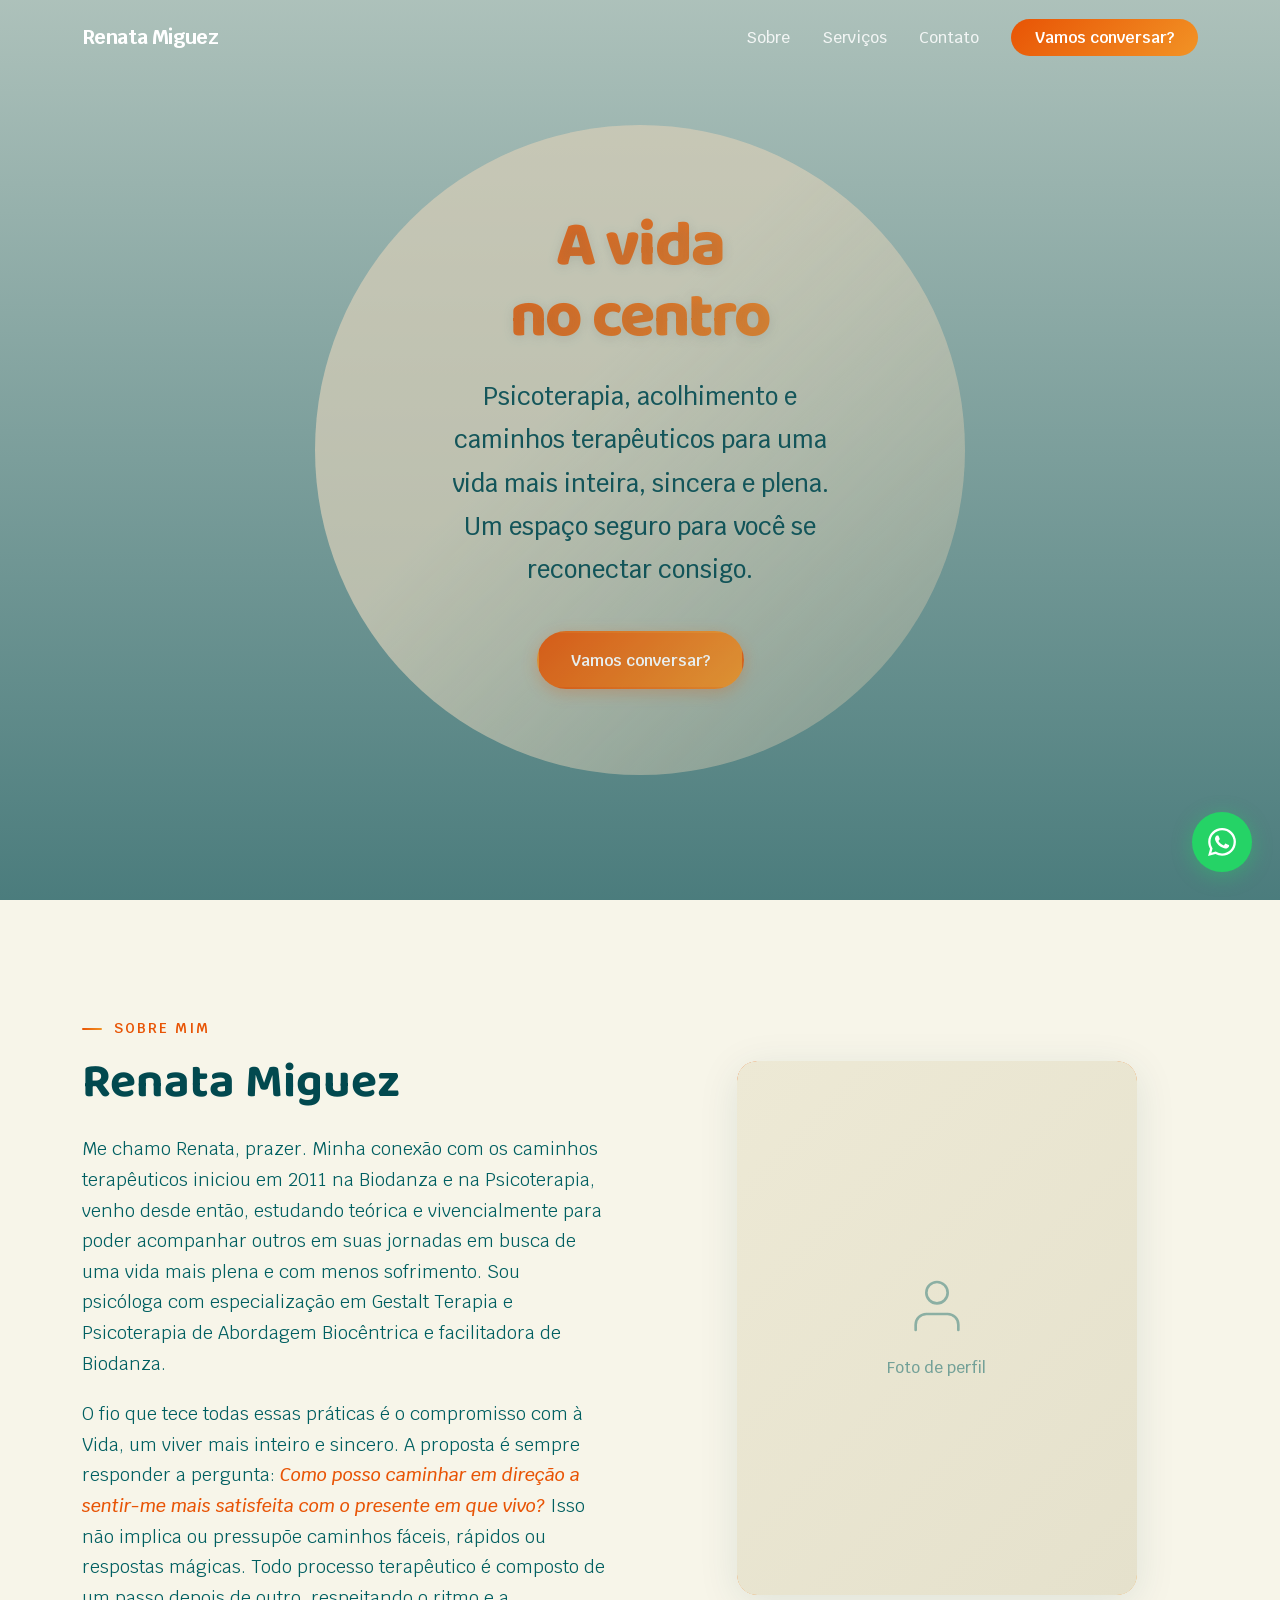
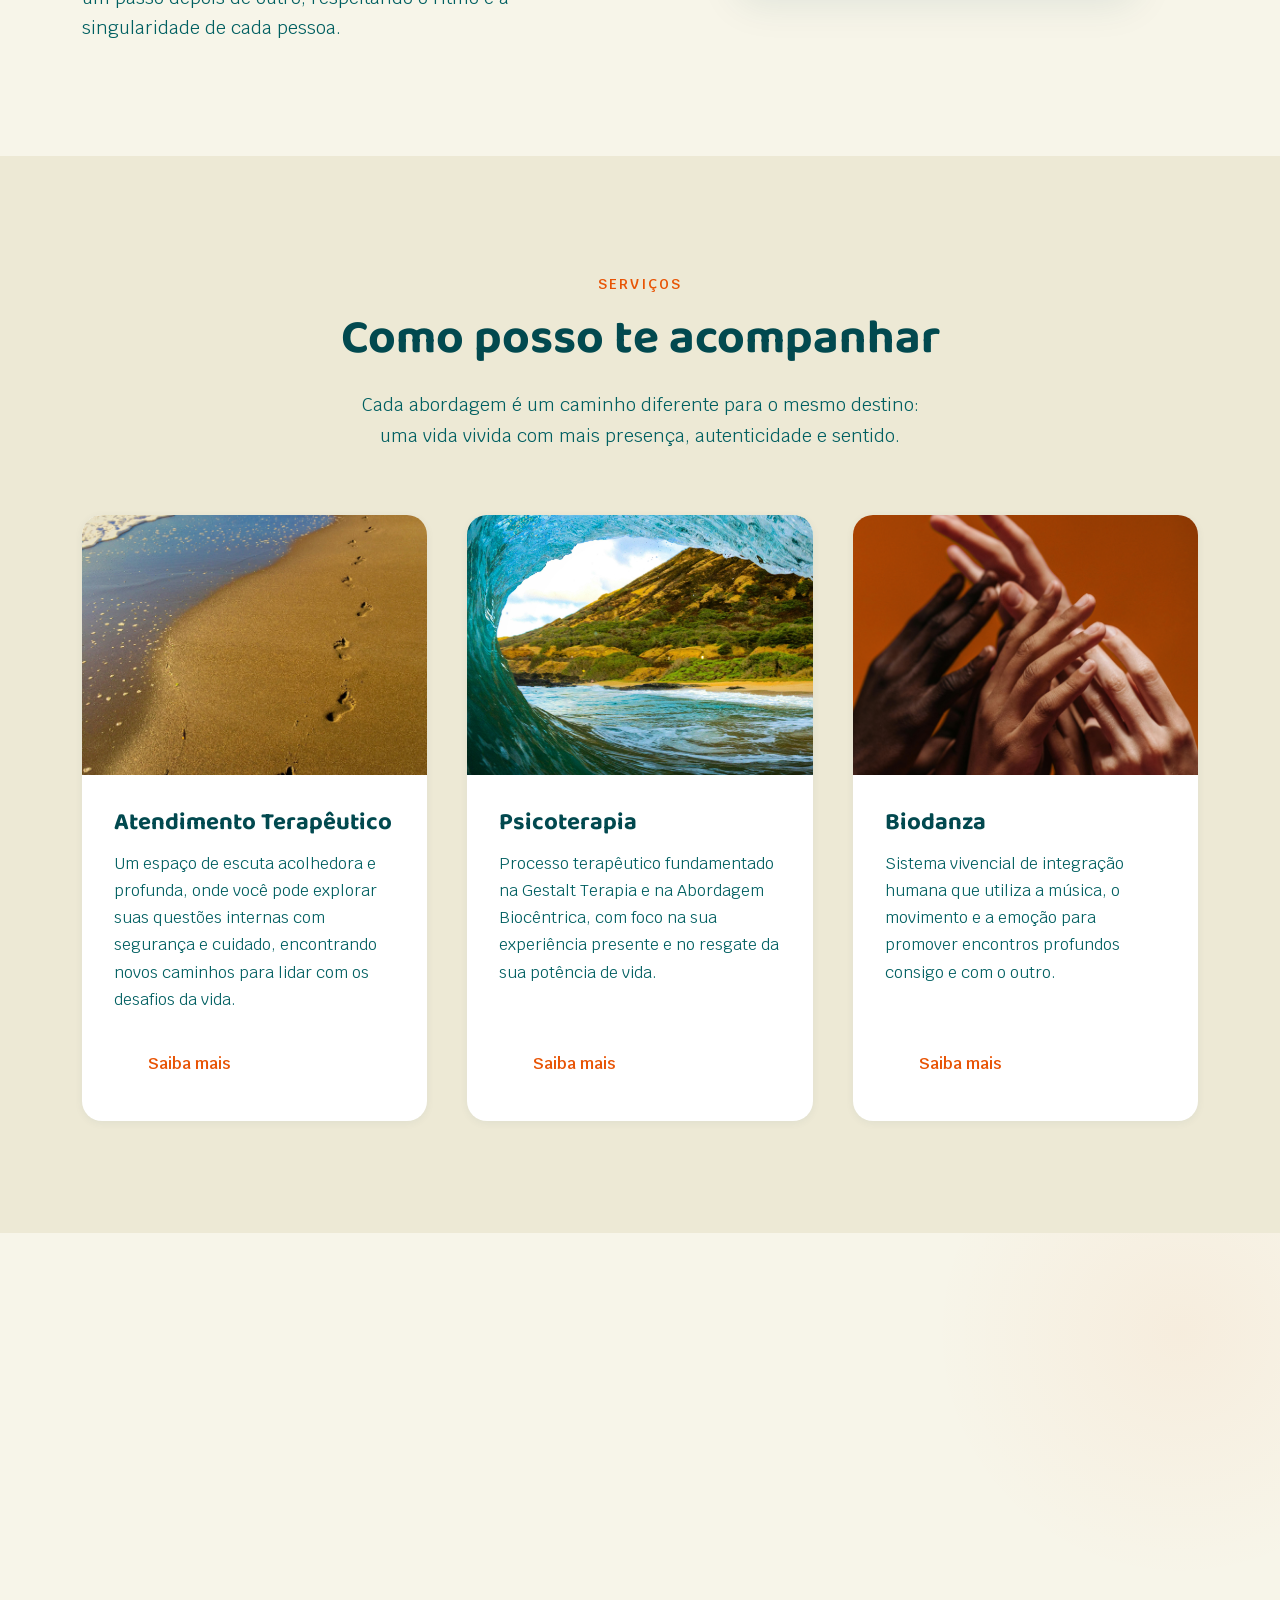
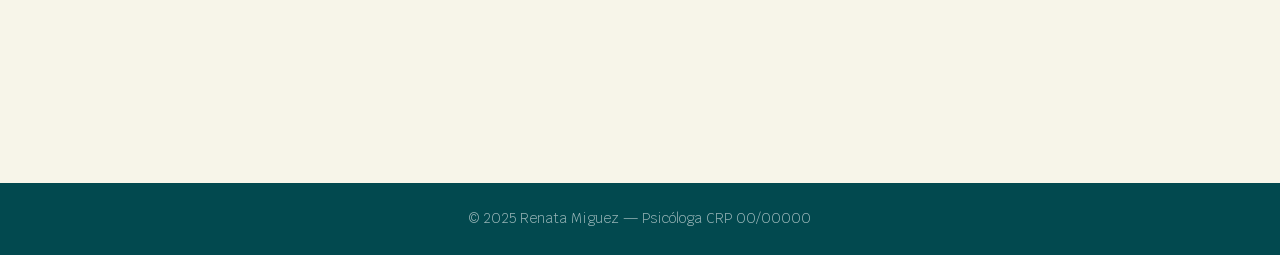
==== index.html @ 58ad9a32 "quebra de linha no texto de serviço" ====
<!DOCTYPE html>
<html lang="pt-BR">
<head>
  <meta charset="UTF-8">
  <meta name="viewport" content="width=device-width, initial-scale=1.0">
  <meta name="description" content="Renata Miguez — Psicóloga, Gestalt Terapeuta e facilitadora de Biodanza. Acompanhamento terapêutico centrado na vida.">
  <meta name="keywords" content="psicóloga, gestalt terapia, biodanza, biodança, AT, atendimento terapêutico, Florianópolis, psicoterapia, terapia, saúde mental, Renata Miguez">
  <meta name="author" content="Renata Miguez">
  <title>Renata Miguez — Psicóloga | A vida no centro</title>

  <!-- Google Fonts — Krub + Baloo Thambi 2 -->
  <link rel="preconnect" href="https://fonts.googleapis.com">
  <link rel="preconnect" href="https://fonts.gstatic.com" crossorigin>
  <link href="https://fonts.googleapis.com/css2?family=Baloo+Thambi+2:wght@400;500;600;700;800&family=Krub:ital,wght@0,200;0,300;0,400;0,500;0,600;0,700;1,200;1,300;1,400;1,500;1,600;1,700&display=swap" rel="stylesheet">

  <link rel="stylesheet" href="style.css">
</head>
<body>

  <!-- ====== NAVBAR ====== -->
  <nav id="navbar" class="navbar">
    <div class="navbar__inner container">
      <a href="#" class="navbar__brand">Renata Miguez</a>
      <button id="menu-toggle" class="navbar__toggle" aria-label="Abrir menu" aria-expanded="false">
        <span class="navbar__toggle-bar"></span>
        <span class="navbar__toggle-bar"></span>
        <span class="navbar__toggle-bar"></span>
      </button>
      <ul id="nav-menu" class="navbar__menu">
        <li><a href="#sobre" class="navbar__link">Sobre</a></li>
        <li><a href="#servicos" class="navbar__link">Serviços</a></li>
        <li><a href="#contato" class="navbar__link">Contato</a></li>
        <li><a href="#contato" class="navbar__link navbar__link--cta">Vamos conversar?</a></li>
      </ul>
    </div>
  </nav>

  <!-- ====== HERO ====== -->
  <header id="hero" class="hero">
    <div class="hero__overlay"></div>
    <div class="hero__content container">
      <h1 class="hero__title">A vida <br>no centro</h1>
      <p class="hero__subtitle">Psicoterapia, acolhimento e caminhos terapêuticos para uma vida mais inteira, sincera e plena. Um espaço seguro para você se reconectar consigo.</p>
      <a href="#contato" class="btn btn--primary hero__cta">Vamos conversar?</a>
    </div>
  </header>

  <!-- ====== SOBRE MIM ====== -->
  <section id="sobre" class="sobre">
    <div class="sobre__inner container">
      <div class="sobre__text">
        <span class="section-tag">Sobre mim</span>
        <h2 class="section-title">Renata Miguez</h2>
        <p>Me chamo Renata, prazer. Minha conexão com os caminhos terapêuticos iniciou em 2011 na Biodanza e na Psicoterapia, venho desde então, estudando teórica e vivencialmente para poder acompanhar outros em suas jornadas em busca de uma vida mais plena e com menos sofrimento. Sou psicóloga com especialização em Gestalt Terapia e Psicoterapia de Abordagem Biocêntrica e facilitadora de Biodanza.</p>
        <p>O fio que tece todas essas práticas é o compromisso com à Vida, um viver mais inteiro e sincero. A proposta é sempre responder a pergunta: <em>Como posso caminhar em direção a sentir-me mais satisfeita com o presente em que vivo?</em> Isso não implica ou pressupõe caminhos fáceis, rápidos ou respostas mágicas. Todo processo terapêutico é composto de um passo depois de outro, respeitando o ritmo e a singularidade de cada pessoa.</p>
      </div>
      <div class="sobre__photo">
        <div class="sobre__photo-frame">
          <!-- Placeholder para foto de perfil -->
          <div class="sobre__photo-placeholder">
            <svg xmlns="http://www.w3.org/2000/svg" width="64" height="64" viewBox="0 0 24 24" fill="none" stroke="currentColor" stroke-width="1" stroke-linecap="round" stroke-linejoin="round"><path d="M20 21v-2a4 4 0 0 0-4-4H8a4 4 0 0 0-4 4v2"/><circle cx="12" cy="7" r="4"/></svg>
            <span>Foto de perfil</span>
          </div>
        </div>
      </div>
    </div>
  </section>

  <!-- ====== SERVIÇOS ====== -->
  <section id="servicos" class="servicos">
    <div class="container">
      <div class="servicos__header">
        <span class="section-tag">Serviços</span>
        <h2 class="section-title">Como posso te acompanhar</h2>
        <p class="servicos__intro">Cada abordagem é um caminho diferente para o mesmo destino:<br> uma vida vivida com mais presença, autenticidade e sentido.</p>
      </div>
      <div class="servicos__grid">

        <!-- Card 1 -->
        <article class="service-card" id="service-atendimento">
          <div class="service-card__img">
            <img src="resources/img/1 at.jpg" alt="Atendimento terapeutico — pegadas de uma pessoa na areia molhada perto do mar" loading="lazy">
          </div>
          <div class="service-card__body">
            <h3 class="service-card__title">Atendimento Terapêutico</h3>
            <p class="service-card__text">Um espaço de escuta acolhedora e profunda, onde você pode explorar suas questões internas com segurança e cuidado, encontrando novos caminhos para lidar com os desafios da vida.</p>
            <button class="btn btn--outline" data-service="atendimento">Saiba mais</button>
          </div>
        </article>

        <!-- Card 2 -->
        <article class="service-card" id="service-psicoterapia">
          <div class="service-card__img">
            <img src="resources/img/2 psico.jpg" alt="Psicoterapia — pessoa em sessão terapêutica" loading="lazy">
          </div>
          <div class="service-card__body">
            <h3 class="service-card__title">Psicoterapia</h3>
            <p class="service-card__text">Processo terapêutico fundamentado na Gestalt Terapia e na Abordagem Biocêntrica, com foco na sua experiência presente e no resgate da sua potência de vida.</p>
            <button class="btn btn--outline" data-service="psicoterapia">Saiba mais</button>
          </div>
        </article>

        <!-- Card 3 -->
        <article class="service-card" id="service-biodanza">
          <div class="service-card__img">
            <img src="resources/img/3 bio.jpg" alt="Biodanza — mãos entrelaçadas representando conexão humana" loading="lazy">
          </div>
          <div class="service-card__body">
            <h3 class="service-card__title">Biodanza</h3>
            <p class="service-card__text">Sistema vivencial de integração humana que utiliza a música, o movimento e a emoção para promover encontros profundos consigo e com o outro.</p>
            <button class="btn btn--outline" data-service="biodanza">Saiba mais</button>
          </div>
        </article>

      </div>
    </div>
  </section>

  <!-- ====== CONTATO ====== -->
  <section id="contato" class="contato">
    <div class="contato__inner container">
      <div class="contato__content">
        <span class="section-tag">Contato</span>
        <h2 class="section-title">Vamos caminhar juntos?</h2>
        <p class="contato__text">Dar o primeiro passo nem sempre é fácil, mas é sempre corajoso. Se algo em você ressoa com o que leu até aqui, entre em contato. Será um prazer te acolher e construirmos juntos um caminho que faça sentido pra você.</p>
        <div class="contato__actions">
          <a href="https://api.whatsapp.com/send?phone=5548988144546&text=Ol%C3%A1%2C%20Renata!%20Estava%20no%20seu%20site%20e%20gostaria%20de%20saber%20mais%20sobre%20o%20seu%20trabalho." target="_blank" rel="noopener noreferrer" class="btn btn--primary btn--lg" id="cta-whatsapp-main">
            <svg xmlns="http://www.w3.org/2000/svg" width="22" height="22" viewBox="0 0 24 24" fill="currentColor"><path d="M17.472 14.382c-.297-.149-1.758-.867-2.03-.967-.273-.099-.471-.148-.67.15-.197.297-.767.966-.94 1.164-.173.199-.347.223-.644.075-.297-.15-1.255-.463-2.39-1.475-.883-.788-1.48-1.761-1.653-2.059-.173-.297-.018-.458.13-.606.134-.133.298-.347.446-.52.149-.174.198-.298.298-.497.099-.198.05-.371-.025-.52-.075-.149-.669-1.612-.916-2.207-.242-.579-.487-.5-.669-.51-.173-.008-.371-.01-.57-.01-.198 0-.52.074-.792.372-.272.297-1.04 1.016-1.04 2.479 0 1.462 1.065 2.875 1.213 3.074.149.198 2.096 3.2 5.077 4.487.709.306 1.262.489 1.694.625.712.227 1.36.195 1.871.118.571-.085 1.758-.719 2.006-1.413.248-.694.248-1.289.173-1.413-.074-.124-.272-.198-.57-.347m-5.421 7.403h-.004a9.87 9.87 0 01-5.031-1.378l-.361-.214-3.741.982.998-3.648-.235-.374a9.86 9.86 0 01-1.51-5.26c.001-5.45 4.436-9.884 9.888-9.884 2.64 0 5.122 1.03 6.988 2.898a9.825 9.825 0 012.893 6.994c-.003 5.45-4.437 9.884-9.885 9.884m8.413-18.297A11.815 11.815 0 0012.05 0C5.495 0 .16 5.335.157 11.892c0 2.096.547 4.142 1.588 5.945L.057 24l6.305-1.654a11.882 11.882 0 005.683 1.448h.005c6.554 0 11.89-5.335 11.893-11.893a11.821 11.821 0 00-3.48-8.413z"/></svg>
            Conversar no WhatsApp
          </a>
          <a href="mailto:renata.brandao.miguez@gmail.com" class="btn btn--ghost btn--lg" id="cta-email">
            <svg xmlns="http://www.w3.org/2000/svg" width="20" height="20" viewBox="0 0 24 24" fill="none" stroke="currentColor" stroke-width="2" stroke-linecap="round" stroke-linejoin="round"><rect x="2" y="4" width="20" height="16" rx="2"/><path d="m22 7-8.97 5.7a1.94 1.94 0 0 1-2.06 0L2 7"/></svg>
            Enviar e-mail
          </a>
        </div>
      </div>
    </div>
  </section>

  <!-- ====== SERVICE EXPANDED MODAL ====== -->
  <div id="service-modal" class="service-modal" aria-hidden="true">
    <div class="service-modal__backdrop"></div>
    <div class="service-modal__panel">
      <button class="service-modal__close" aria-label="Fechar">
        <svg xmlns="http://www.w3.org/2000/svg" width="24" height="24" viewBox="0 0 24 24" fill="none" stroke="currentColor" stroke-width="2" stroke-linecap="round" stroke-linejoin="round"><line x1="18" y1="6" x2="6" y2="18"/><line x1="6" y1="6" x2="18" y2="18"/></svg>
      </button>
      <div class="service-modal__img" id="modal-img"></div>
      <div class="service-modal__body">
        <h3 class="service-modal__title" id="modal-title"></h3>
        <div class="service-modal__text" id="modal-text"></div>
        <div class="service-modal__cta" style="text-align: center;">
          <a href="#contato" class="btn btn--primary" id="modal-cta" style="display: inline-block;">Vamos conversar?</a>
        </div>
      </div>
    </div>
  </div>

  <!-- ====== FOOTER ====== -->
  <footer class="footer">
    <div class="container">
      <p class="footer__copy">&copy; 2025 Renata Miguez — Psicóloga CRP 00/00000</p>
    </div>
  </footer>

  <!-- ====== WHATSAPP FLOAT ====== -->
  <a href="https://api.whatsapp.com/send?phone=5548988144546&text=Ol%C3%A1%2C%20Renata!%20Estava%20no%20seu%20site%20e%20gostaria%20de%20saber%20mais%20sobre%20o%20seu%20trabalho." target="_blank" rel="noopener noreferrer" class="whatsapp-float" id="whatsapp-float" aria-label="Conversar no WhatsApp">
    <svg xmlns="http://www.w3.org/2000/svg" width="28" height="28" viewBox="0 0 24 24" fill="#fff"><path d="M17.472 14.382c-.297-.149-1.758-.867-2.03-.967-.273-.099-.471-.148-.67.15-.197.297-.767.966-.94 1.164-.173.199-.347.223-.644.075-.297-.15-1.255-.463-2.39-1.475-.883-.788-1.48-1.761-1.653-2.059-.173-.297-.018-.458.13-.606.134-.133.298-.347.446-.52.149-.174.198-.298.298-.497.099-.198.05-.371-.025-.52-.075-.149-.669-1.612-.916-2.207-.242-.579-.487-.5-.669-.51-.173-.008-.371-.01-.57-.01-.198 0-.52.074-.792.372-.272.297-1.04 1.016-1.04 2.479 0 1.462 1.065 2.875 1.213 3.074.149.198 2.096 3.2 5.077 4.487.709.306 1.262.489 1.694.625.712.227 1.36.195 1.871.118.571-.085 1.758-.719 2.006-1.413.248-.694.248-1.289.173-1.413-.074-.124-.272-.198-.57-.347m-5.421 7.403h-.004a9.87 9.87 0 01-5.031-1.378l-.361-.214-3.741.982.998-3.648-.235-.374a9.86 9.86 0 01-1.51-5.26c.001-5.45 4.436-9.884 9.888-9.884 2.64 0 5.122 1.03 6.988 2.898a9.825 9.825 0 012.893 6.994c-.003 5.45-4.437 9.884-9.885 9.884m8.413-18.297A11.815 11.815 0 0012.05 0C5.495 0 .16 5.335.157 11.892c0 2.096.547 4.142 1.588 5.945L.057 24l6.305-1.654a11.882 11.882 0 005.683 1.448h.005c6.554 0 11.89-5.335 11.893-11.893a11.821 11.821 0 00-3.48-8.413z"/></svg>
  </a>

  <script src="script.js"></script>
</body>
</html>
---- style.css ----
/* ============================================
   RENATA MIGUEZ — LANDING PAGE
   Design System & Styles
   ============================================ */

/* ---------- CSS Custom Properties ---------- */
:root {
  --color-primary: #E85405;
  --color-secondary: #F29325;
  --color-bg: #F7F5E9;
  --color-bg-alt: #EDE9D5;
  --color-bg-c2: rgba(195, 191, 168, 0.5);
  --color-bg-c1: rgba(210,204,183,0.9);
  --color-text: #02494F;
  --color-text-secondary: #005F61;
  --color-white: #ffffff;
  --color-black: #1a1a1a;

  --font-family: 'Krub', sans-serif;
  --font-heading: 'Baloo Thambi 2', cursive;

  --fs-xs: clamp(0.75rem, 0.7rem + 0.25vw, 0.875rem);
  --fs-sm: clamp(0.875rem, 0.8rem + 0.35vw, 1rem);
  --fs-base: clamp(1rem, 0.92rem + 0.4vw, 1.125rem);
  --fs-md: clamp(1.125rem, 1rem + 0.5vw, 1.25rem);
  --fs-lg: clamp(1.25rem, 1.2rem + 1.5vw, 1.5rem);
  --fs-xl: clamp(2rem, 1.5rem + 2.5vw, 3rem);
  --fs-2xl: clamp(3rem, 3.5rem + 5.5vw, 4rem);

  --fw-light: 300;
  --fw-regular: 400;
  --fw-medium: 500;
  --fw-semibold: 600;
  --fw-bold: 700;

  --radius-sm: 8px;
  --radius-md: 12px;
  --radius-lg: 20px;
  --radius-xl: 28px;
  --radius-full: 9999px;

  --shadow-sm: 0 2px 8px rgba(2, 73, 79, 0.06);
  --shadow-md: 0 4px 20px rgba(2, 73, 79, 0.08);
  --shadow-lg: 0 8px 40px rgba(2, 73, 79, 0.1);
  --shadow-xl: 0 16px 56px rgba(2, 73, 79, 0.14);

  --transition-fast: 0.2s cubic-bezier(0.4, 0, 0.2, 1);
  --transition-base: 0.35s cubic-bezier(0.4, 0, 0.2, 1);
  --transition-slow: 0.5s cubic-bezier(0.4, 0, 0.2, 1);

  --container-max: 1200px;
  --section-py: clamp(4rem, 3rem + 5vw, 8rem);
}

/* ---------- Reset & Base ---------- */
*,
*::before,
*::after {
  margin: 0;
  padding: 0;
  box-sizing: border-box;
}

html {
  scroll-behavior: smooth;
  -webkit-font-smoothing: antialiased;
  -moz-osx-font-smoothing: grayscale;
}

body {
  font-family: var(--font-family);
  font-weight: var(--fw-regular);
  font-size: var(--fs-base);
  line-height: 1.7;
  color: var(--color-text);
  background-color: var(--color-bg);
  overflow-x: hidden;
}

img {
  max-width: 100%;
  display: block;
}

a {
  text-decoration: none;
  color: inherit;
}

ul {
  list-style: none;
}

/* ---------- Utilities ---------- */
.container {
  width: 100%;
  max-width: var(--container-max);
  margin: 0 auto;
  padding: 0 clamp(1.25rem, 1rem + 2vw, 3rem);
}

.section-tag {
  display: inline-block;
  font-size: var(--fs-xs);
  font-weight: var(--fw-semibold);
  letter-spacing: 0.15em;
  text-transform: uppercase;
  color: var(--color-primary);
  margin-bottom: 0.75rem;
  position: relative;
  padding-left: 2rem;
}

.section-tag::before {
  content: '';
  position: absolute;
  left: 0;
  top: 50%;
  transform: translateY(-50%);
  width: 1.25rem;
  height: 2px;
  background: linear-gradient(90deg, var(--color-primary), var(--color-secondary));
  border-radius: 2px;
}

.section-title {
  font-family: var(--font-heading);
  font-size: var(--fs-xl);
  font-weight: var(--fw-bold);
  color: var(--color-text);
  line-height: 1.2;
  margin-bottom: 1.5rem;
}

/* ---------- Buttons ---------- */
.btn {
  display: inline-flex;
  align-items: center;
  justify-content: center;
  gap: 0.6rem;
  font-family: var(--font-family);
  font-weight: var(--fw-semibold);
  font-size: var(--fs-sm);
  padding: 0.85rem 2rem;
  border-radius: var(--radius-full);
  border: 2px solid transparent;
  cursor: pointer;
  transition:
    background var(--transition-fast),
    transform var(--transition-fast),
    box-shadow var(--transition-fast),
    border-color var(--transition-fast);
  white-space: nowrap;
}

.btn:hover {
  transform: translateY(-2px);
}

.btn:active {
  transform: translateY(0);
}

.btn--primary {
  background: linear-gradient(135deg, var(--color-primary), var(--color-secondary));
  color: var(--color-white);
  box-shadow: 0 4px 16px rgba(232, 84, 5, 0.3);
}

.btn--primary:hover {
  box-shadow: 0 6px 24px rgba(232, 84, 5, 0.4);
}

.btn--outline {
  background: transparent;
  color: var(--color-primary);
  /*border-color: var(--color-primary);*/
}

.btn--outline:hover {
  background: var(--color-primary);
  color: var(--color-white);
}

.btn--ghost {
  background: transparent;
  color: var(--color-text);
  border-color: var(--color-text);
}

.btn--ghost:hover {
  background: var(--color-text);
  color: var(--color-white);
}

.btn--lg {
  padding: 1rem 2.5rem;
  font-size: var(--fs-base);
}

/* ============================================
   NAVBAR
   ============================================ */
.navbar {
  position: fixed;
  top: 0;
  left: 0;
  width: 100%;
  z-index: 1000;
  padding: 1.25rem 0;
  transition:
    background var(--transition-base),
    padding var(--transition-base),
    box-shadow var(--transition-base);
}

.navbar--scrolled {
  background: rgba(247, 245, 233, 0.92);
  backdrop-filter: blur(16px);
  -webkit-backdrop-filter: blur(16px);
  padding: 0.75rem 0;
  box-shadow: var(--shadow-sm);
}

.navbar__inner {
  display: flex;
  align-items: center;
  justify-content: space-between;
}

.navbar__brand {
  font-size: var(--fs-md);
  font-weight: var(--fw-bold);
  color: var(--color-white);
  transition: color var(--transition-base);
  letter-spacing: -0.02em;
}

.navbar--scrolled .navbar__brand {
  color: var(--color-text);
}

.navbar__menu {
  display: flex;
  align-items: center;
  gap: 2rem;
}

.navbar__link {
  font-size: var(--fs-sm);
  font-weight: var(--fw-medium);
  color: rgba(255, 255, 255, 0.85);
  position: relative;
  padding: 0.25rem 0;
  transition: color var(--transition-fast);
}

.navbar__link::after {
  content: '';
  position: absolute;
  bottom: 0;
  left: 0;
  width: 0;
  height: 2px;
  background: linear-gradient(90deg, var(--color-primary), var(--color-secondary));
  border-radius: 2px;
  transition: width var(--transition-base);
}

.navbar__link:hover {
  color: var(--color-white);
}

.navbar__link:hover::after {
  width: 100%;
}

.navbar--scrolled .navbar__link {
  color: var(--color-text-secondary);
}

.navbar--scrolled .navbar__link:hover {
  color: var(--color-text);
}

.navbar__link--cta {
  background: linear-gradient(135deg, var(--color-primary), var(--color-secondary));
  color: var(--color-white) !important;
  padding: 0.5rem 1.5rem;
  border-radius: var(--radius-full);
  font-weight: var(--fw-semibold);
}

.navbar__link--cta::after {
  display: none;
}

.navbar__link--cta:hover {
  box-shadow: 0 4px 16px rgba(232, 84, 5, 0.35);
  transform: translateY(-1px);
}

/* Hamburger */
.navbar__toggle {
  display: none;
  flex-direction: column;
  gap: 5px;
  background: none;
  border: none;
  cursor: pointer;
  padding: 4px;
  z-index: 1001;
}

.navbar__toggle-bar {
  display: block;
  width: 26px;
  height: 2.5px;
  background: var(--color-white);
  border-radius: 4px;
  transition:
    transform var(--transition-base),
    opacity var(--transition-fast),
    background var(--transition-base);
}

.navbar--scrolled .navbar__toggle-bar {
  background: var(--color-text);
}

.navbar__toggle.active .navbar__toggle-bar:nth-child(1) {
  transform: translateY(7.5px) rotate(45deg);
}

.navbar__toggle.active .navbar__toggle-bar:nth-child(2) {
  opacity: 0;
}

.navbar__toggle.active .navbar__toggle-bar:nth-child(3) {
  transform: translateY(-7.5px) rotate(-45deg);
}

/* ============================================
   HERO
   ============================================ */
.hero {
  position: relative;
  min-height: 100vh;
  min-height: 100dvh;
  display: flex;
  align-items: center;
  justify-content: center;
  background: url('resources/img/bg 1.jpg') center center / cover no-repeat;
  overflow: hidden;
}

.hero__overlay {
  position: absolute;
  inset: 0;
  background: linear-gradient(
    180deg,
    rgba(2, 73, 79, 0.3) 0%,
    rgba(2, 73, 79, 0.5) 50%,
    rgba(2, 73, 79, 0.7) 100%
  );
}

.hero__content {
  position: relative;
  z-index: 1;
  text-align: center;
  display: flex; flex-direction: column; justify-content: center; align-items: center; text-align: center;
  width: min(90vw, 650px);
  aspect-ratio: 1 / 1;
  max-width: 800px;
  padding: 2rem 1rem;
  background: linear-gradient(135deg, var(--color-bg-c1) 40%, var(--color-bg-c2) 90%);
  opacity: 0.85;
  border-radius: 50%;
 }

.hero__title {
  font-family: var(--font-heading);
  font-size: var(--fs-2xl);
  font-weight: 800;
  line-height: 1.1;
  margin-bottom: 1.5rem;
  background: linear-gradient(135deg, var(--color-primary) 0%, var(--color-secondary) 150%);
  -webkit-background-clip: text;
  -webkit-text-fill-color: transparent;
  background-clip: text;
  letter-spacing: -0.03em;
  text-shadow: 0 2px 12px rgba(79, 88, 90, 0.18);
  animation: heroTitleFadeIn 1s ease-out both;
  
}

.hero__subtitle {
  font-size: var(--fs-lg);
  font-weight: var(--fw-medium);
  color: var(--color-text-primary);
  max-width: 400px;
  margin: 0 auto 2.5rem;
  line-height: 1.8;
  animation: heroSubtitleFadeIn 1s ease-out 0.3s both;
}

.hero__cta {
  animation: heroCTAFadeIn 1s ease-out 0.6s both;
}

@keyframes heroTitleFadeIn {
  from {
    opacity: 0;
    transform: translateY(30px);
  }
  to {
    opacity: 1;
    transform: translateY(0);
  }
}

@keyframes heroSubtitleFadeIn {
  from {
    opacity: 0;
    transform: translateY(20px);
  }
  to {
    opacity: 1;
    transform: translateY(0);
  }
}

@keyframes heroCTAFadeIn {
  from {
    opacity: 0;
    transform: translateY(15px) scale(0.95);
  }
  to {
    opacity: 1;
    transform: translateY(0) scale(1);
  }
}

/* ============================================
   SOBRE MIM
   ============================================ */
.sobre {
  padding: var(--section-py) 0;
  background: var(--color-bg);
}

.sobre__inner {
  display: grid;
  grid-template-columns: 1fr 1fr;
  gap: clamp(2rem, 2rem + 3vw, 5rem);
  align-items: center;
}

.sobre__text {
  order: 1;
}

.sobre__text p {
  color: var(--color-text-secondary);
  margin-bottom: 1.25rem;
  font-size: var(--fs-base);
}

.sobre__text p:last-of-type {
  margin-bottom: 0;
}

.sobre__text em {
  color: var(--color-primary);
  font-style: italic;
  font-weight: var(--fw-medium);
}

.sobre__photo {
  order: 2;
  display: flex;
  justify-content: center;
}

.sobre__photo-frame {
  position: relative;
  width: 100%;
  max-width: 400px;
  aspect-ratio: 3 / 4;
  border-radius: var(--radius-lg);
  overflow: hidden;
  box-shadow: var(--shadow-lg);
}

.sobre__photo-frame::before {
  content: '';
  position: absolute;
  inset: 0;
  border-radius: inherit;
  /*border: 3px solid transparent; */
  background: linear-gradient(135deg, var(--color-primary), var(--color-secondary)) border-box;
  -webkit-mask: linear-gradient(#fff 0 0) padding-box, linear-gradient(#fff 0 0);
  -webkit-mask-composite: xor;
  mask-composite: exclude;
  z-index: 1;
}

.sobre__photo-placeholder {
  width: 100%;
  height: 100%;
  background: linear-gradient(135deg, var(--color-bg-alt), #e5e1cc);
  display: flex;
  flex-direction: column;
  align-items: center;
  justify-content: center;
  gap: 1rem;
  color: var(--color-text-secondary);
}

.sobre__photo-placeholder svg {
  opacity: 0.4;
}

.sobre__photo-placeholder span {
  font-size: var(--fs-sm);
  font-weight: var(--fw-medium);
  opacity: 0.5;
}

/* ============================================
   SERVIÇOS
   ============================================ */
.servicos {
  padding: var(--section-py) 0;
  background: var(--color-bg-alt);
}

.servicos__header {
  text-align: center;
  max-width: 600px;
  margin: 0 auto clamp(2.5rem, 2rem + 3vw, 4rem);
}

.servicos__header .section-tag {
  padding-left: 0;
}

.servicos__header .section-tag::before {
  display: none;
}

.servicos__intro {
  color: var(--color-text-secondary);
  font-size: var(--fs-base);
}

.servicos__grid {
  display: grid;
  grid-template-columns: repeat(3, 1fr);
  gap: clamp(1.5rem, 1rem + 2vw, 2.5rem);
}

/* Service Card */
.service-card {
  background: var(--color-white);
  border-radius: var(--radius-lg);
  overflow: hidden;
  box-shadow: var(--shadow-sm);
  transition:
    transform var(--transition-base),
    box-shadow var(--transition-base);
  display: flex;
  flex-direction: column;
}

.service-card:hover {
  transform: translateY(-6px);
  box-shadow: var(--shadow-xl);
}

.service-card__img {
  position: relative;
  width: 100%;
  aspect-ratio: 4 / 3;
  overflow: hidden;
}

.service-card__img img {
  width: 100%;
  height: 100%;
  object-fit: cover;
  transition: transform var(--transition-slow);
}

.service-card:hover .service-card__img img {
  transform: scale(1.05);
}

.service-card__img-placeholder {
  width: 100%;
  height: 100%;
  background: linear-gradient(135deg, #d4e9ea, #b8dade);
  display: flex;
  flex-direction: column;
  align-items: center;
  justify-content: center;
  gap: 0.75rem;
  color: var(--color-text-secondary);
  transition: transform var(--transition-slow);
}

.service-card:hover .service-card__img-placeholder {
  transform: scale(1.05);
}

.service-card__img-placeholder svg {
  opacity: 0.3;
}

.service-card__img-placeholder span {
  font-size: var(--fs-xs);
  font-weight: var(--fw-medium);
  opacity: 0.4;
}

.service-card__body {
  padding: clamp(1.25rem, 1rem + 1.5vw, 2rem);
  display: flex;
  flex-direction: column;
  flex: 1;
}

.service-card__title {
  font-family: var(--font-heading);
  font-size: clamp(1.15rem, 1rem + 0.8vw, 1.5rem);
  font-weight: var(--fw-bold);
  color: var(--color-text);
  margin-bottom: 0.75rem;
  line-height: 1.3;
}

.service-card__text {
  color: var(--color-text-secondary);
  font-size: var(--fs-sm);
  flex: 1;
  margin-bottom: 1.5rem;
  line-height: 1.7;
}

.service-card .btn {
  align-self: flex-start;
}

/* ============================================
   CONTATO
   ============================================ */
.contato {
  padding: var(--section-py) 0;
  background: var(--color-bg);
  position: relative;
  overflow: hidden;
}

.contato::before {
  content: '';
  position: absolute;
  width: 500px;
  height: 500px;
  background: radial-gradient(circle, rgba(232, 84, 5, 0.05) 0%, transparent 70%);
  top: -150px;
  right: -150px;
  border-radius: 50%;
  pointer-events: none;
}

.contato__inner {
  position: relative;
  z-index: 1;
}

.contato__content {
  max-width: 650px;
  text-align: center;
  margin: 0 auto;
}

.contato__content .section-tag {
  padding-left: 0;
}

.contato__content .section-tag::before {
  display: none;
}

.contato__text {
  color: var(--color-text-secondary);
  font-size: var(--fs-base);
  margin-bottom: 2.5rem;
  line-height: 1.8;
}

.contato__actions {
  display: flex;
  align-items: center;
  justify-content: center;
  gap: 1.25rem;
  flex-wrap: wrap;
}

/* ============================================
   FOOTER
   ============================================ */
.footer {
  background: var(--color-text);
  color: rgba(255, 255, 255, 0.6);
  padding: 1.5rem 0;
  text-align: center;
}

.footer__copy {
  font-size: var(--fs-xs);
  font-weight: var(--fw-light);
}

/* ============================================
   WHATSAPP FLOAT
   ============================================ */
.whatsapp-float {
  position: fixed;
  bottom: 1.75rem;
  right: 1.75rem;
  z-index: 900;
  width: 60px;
  height: 60px;
  background: #25D366;
  border-radius: 50%;
  display: flex;
  align-items: center;
  justify-content: center;
  box-shadow: 0 4px 20px rgba(37, 211, 102, 0.4);
  transition:
    transform var(--transition-fast),
    box-shadow var(--transition-fast);
  animation: whatsappPulse 2.5s infinite ease-in-out;
}

.whatsapp-float:hover {
  transform: scale(1.1);
  box-shadow: 0 6px 28px rgba(37, 211, 102, 0.55);
  animation-play-state: paused;
}

@keyframes whatsappPulse {
  0%, 100% {
    box-shadow: 0 4px 20px rgba(37, 211, 102, 0.4);
  }
  50% {
    box-shadow: 0 4px 30px rgba(37, 211, 102, 0.6), 0 0 0 12px rgba(37, 211, 102, 0.1);
  }
}

/* ============================================
   SCROLL REVEAL ANIMATIONS
   ============================================ */
.reveal {
  opacity: 0;
  transform: translateY(40px);
  transition: opacity 0.8s ease-out, transform 0.8s ease-out;
}

.reveal--visible {
  opacity: 1;
  transform: translateY(0);
}

.reveal--delay-1 { transition-delay: 0.1s; }
.reveal--delay-2 { transition-delay: 0.2s; }
.reveal--delay-3 { transition-delay: 0.3s; }

/* ============================================
   SERVICE MODAL
   ============================================ */
.service-modal {
  position: fixed;
  inset: 0;
  z-index: 2000;
  display: flex;
  align-items: center;
  justify-content: center;
  pointer-events: none;
  opacity: 0;
  visibility: hidden;
  transition: opacity var(--transition-base), visibility var(--transition-base);
}

.service-modal.open {
  pointer-events: auto;
  opacity: 1;
  visibility: visible;
}

.service-modal__backdrop {
  position: absolute;
  inset: 0;
  background: rgba(2, 73, 79, 0.5);
  backdrop-filter: blur(8px);
  -webkit-backdrop-filter: blur(8px);
}

.service-modal__panel {
  position: relative;
  width: 90%;
  max-width: 720px;
  max-height: 90vh;
  max-height: 90dvh;
  background: var(--color-white);
  border-radius: var(--radius-lg);
  overflow: hidden;
  overflow-y: auto;
  box-shadow: var(--shadow-xl);
  transform: translateY(30px) scale(0.96);
  transition: transform var(--transition-base);
}

.service-modal.open .service-modal__panel {
  transform: translateY(0) scale(1);
}

.service-modal__close {
  position: absolute;
  top: 1rem;
  right: 1rem;
  z-index: 10;
  width: 44px;
  height: 44px;
  display: flex;
  align-items: center;
  justify-content: center;
  background: rgba(255, 255, 255, 0.9);
  backdrop-filter: blur(8px);
  border: none;
  border-radius: 50%;
  cursor: pointer;
  color: var(--color-text);
  box-shadow: var(--shadow-sm);
  transition: background var(--transition-fast), transform var(--transition-fast);
}

.service-modal__close:hover {
  background: var(--color-white);
  transform: scale(1.1);
}

.service-modal__img {
  width: 100%;
  aspect-ratio: 16 / 7;
  overflow: hidden;
  background: linear-gradient(135deg, #d4e9ea, #b8dade);
}

.service-modal__img img {
  width: 100%;
  height: 100%;
  object-fit: cover;
}

.service-modal__img .modal-img-placeholder {
  width: 100%;
  height: 100%;
  display: flex;
  align-items: center;
  justify-content: center;
  color: var(--color-text-secondary);
  opacity: 0.3;
}

.service-modal__body {
  padding: clamp(1.5rem, 1rem + 2vw, 2.5rem);
}

.service-modal__title {
  font-family: var(--font-heading);
  font-size: var(--fs-lg);
  font-weight: var(--fw-bold);
  color: var(--color-text);
  margin-bottom: 1.25rem;
  line-height: 1.3;
}

.service-modal__text {
  color: var(--color-text-secondary);
  font-size: var(--fs-base);
  line-height: 1.8;
  margin-bottom: 2rem;
}

.service-modal__text p {
  margin-bottom: 1rem;
}

.service-modal__text p:last-child {
  margin-bottom: 0;
}

/* ============================================
   RESPONSIVE
   ============================================ */

/* Tablet */
@media (max-width: 960px) {
  .servicos__grid {
    grid-template-columns: repeat(2, 1fr);
  }

  .servicos__grid .service-card:last-child {
    grid-column: 1 / -1;
    max-width: 450px;
    justify-self: center;
  }

  .sobre__inner {
    grid-template-columns: 1fr;
    gap: 3rem;
  }

  .sobre__text {
    order: 2;
  }

  .sobre__photo {
    order: 1;
  }

  .sobre__photo-frame {
    max-width: 320px;
  }
}

/* Mobile */
@media (max-width: 768px) {
  .navbar__toggle {
    display: flex;
  }

  .navbar__menu {
    position: fixed;
    top: 0;
    right: -100%;
    width: 80%;
    max-width: 360px;
    height: 100vh;
    height: 100dvh;
    background: rgba(247, 245, 233, 0.97);
    backdrop-filter: blur(20px);
    -webkit-backdrop-filter: blur(20px);
    flex-direction: column;
    align-items: flex-start;
    justify-content: center;
    padding: 3rem 2.5rem;
    gap: 1.75rem;
    transition: right var(--transition-base);
    box-shadow: -8px 0 40px rgba(0, 0, 0, 0.1);
  }

  .navbar__menu.open {
    right: 0;
  }

  .navbar__link {
    color: var(--color-text) !important;
    font-size: var(--fs-md);
  }

  .navbar__link:hover {
    color: var(--color-primary) !important;
  }

  .hero__title {
    font-size: clamp(2.2rem, 1.7rem + 4vw, 3.5rem);
    margin-bottom: .8rem;
    line-height: 1;
  }

  .hero__subtitle {
    font-size: 1.1rem;
    line-height: 1.4;
    padding-inline: 1.5rem;
    margin-bottom: 1rem;
  }

  .servicos__grid {
    grid-template-columns: 1fr;
  }

  .servicos__grid .service-card:last-child {
    max-width: 100%;
  }

  .contato__actions {
    flex-direction: column;
  }

  .contato__actions .btn {
    width: 100%;
  }
}

/* Small phones */
@media (max-width: 400px) {
  .hero__title {
    font-size: 2.5rem;
    line-height: 0.9;
    margin-bottom: 0.7rem;
  }

  .hero__subtitle {
    font-size: var(--fs-base);
    line-height: 1.4;
    padding-inline: 1.4rem;
    margin-bottom: .75rem;
  }
  
  /*
  .btn--primary {
    padding: 0.75rem 1.75rem;
    font-size: var(--fs-base);
    max-width: 170px;
  }
*/
  .whatsapp-float {
    width: 52px;
    height: 52px;
    bottom: 1.25rem;
    right: 1.25rem;
  }

  .whatsapp-float svg {
    width: 24px;
    height: 24px;
  }
/*
  .cta-float {
    display: inline-flex;
    align-items: center;
    justify-content: center;
    gap: 0.6rem;
    font-family: var(--font-family);
    font-weight: var(--fw-semibold);
    font-size: var(--fs-base);
    padding: 0.75rem 1.75rem;
    border-radius: var(--radius-full);
    border: 2px solid transparent;
    cursor: pointer;
    transition: background var(--transition-fast), transform var(--transition-fast), box-shadow var(--transition-fast), border-color var(--transition-fast);
    background: linear-gradient(135deg, var(--color-primary), var(--color-secondary));
    color: var(--color-white);
    box-shadow: 0 4px 16px rgba(232, 84, 5, 0.3);
    position: fixed;
    bottom: 1.25rem;
    left: 50%;
    transform: translateX(-50%);
    z-index: 1000;
    white-space: normal;
    overflow-wrap: break-word;
    max-width: 150px;
  }

  .cta-float:hover {
    transform: translateY(-2px) translateX(-50%);
    box-shadow: 0 6px 24px rgba(232, 84, 5, 0.4);
  }

  .cta-float:active {
    transform: translateY(0) translateX(-50%);
  }
}*/
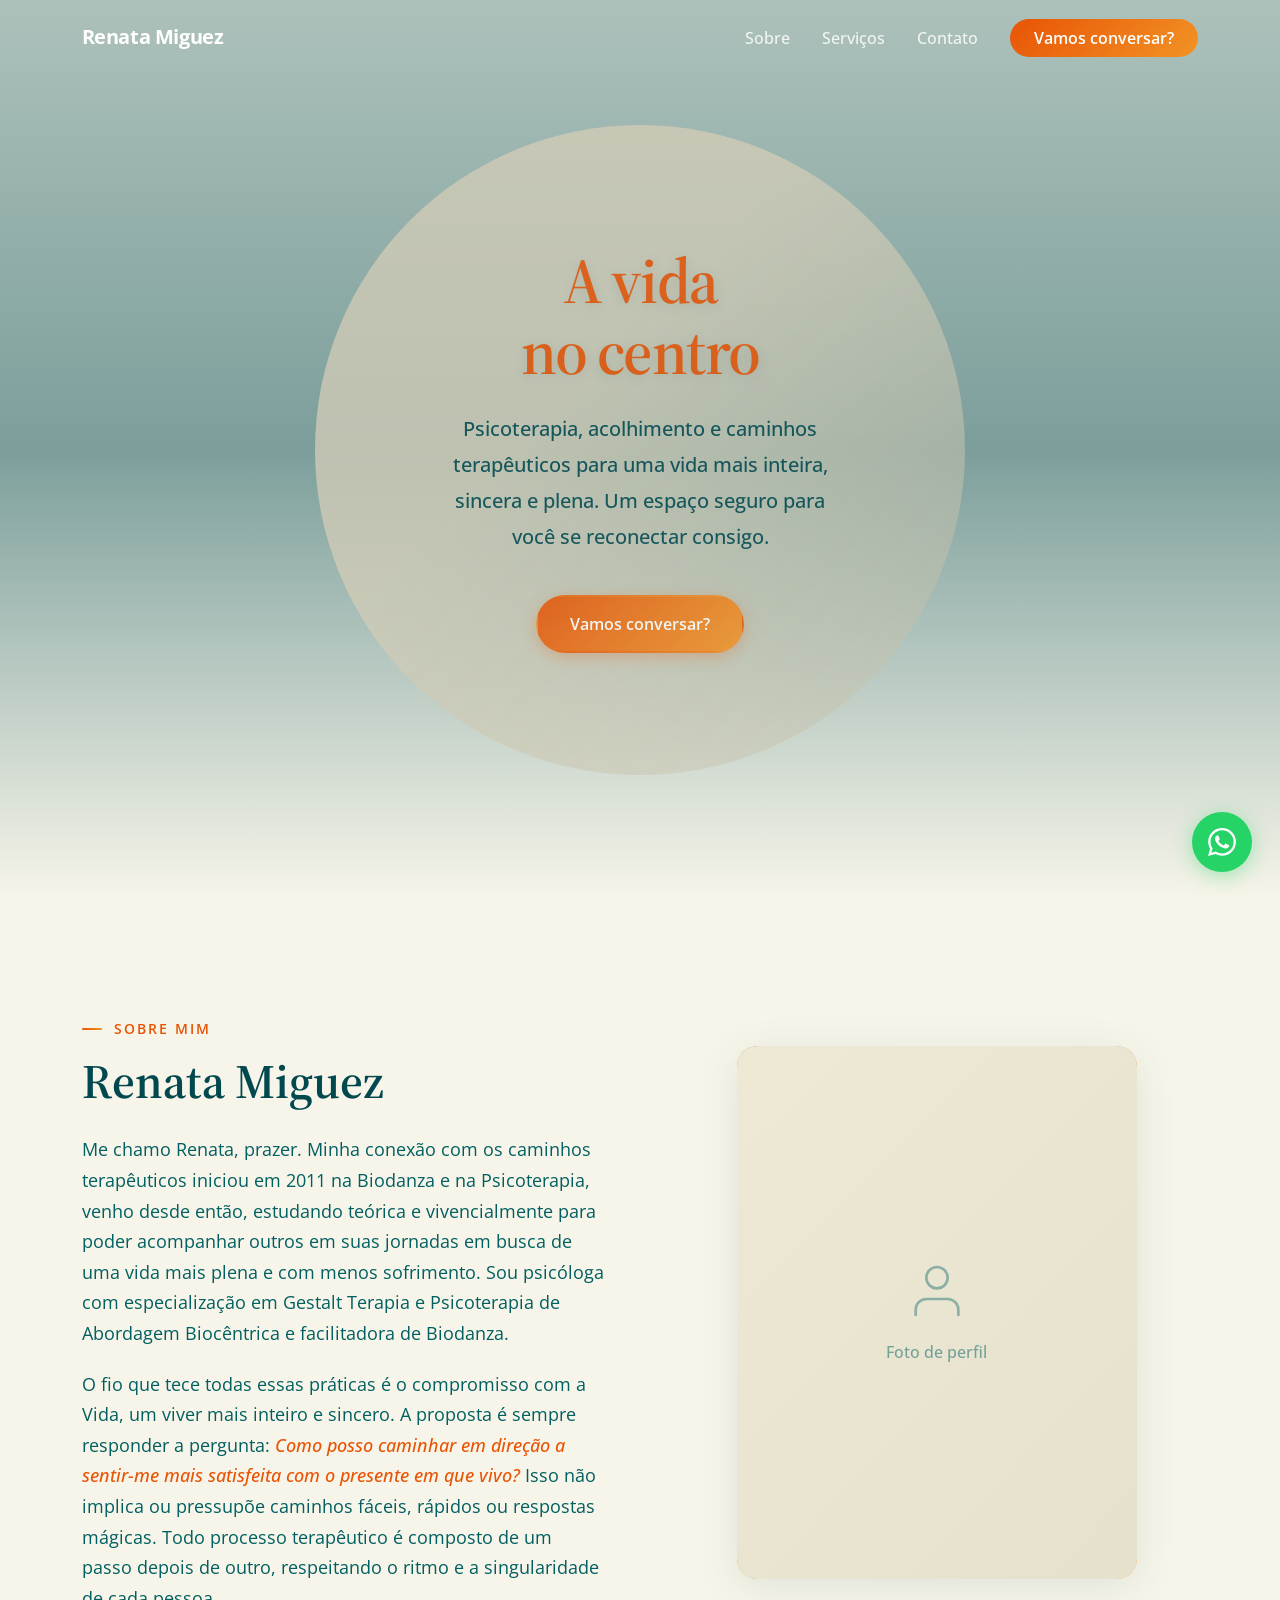
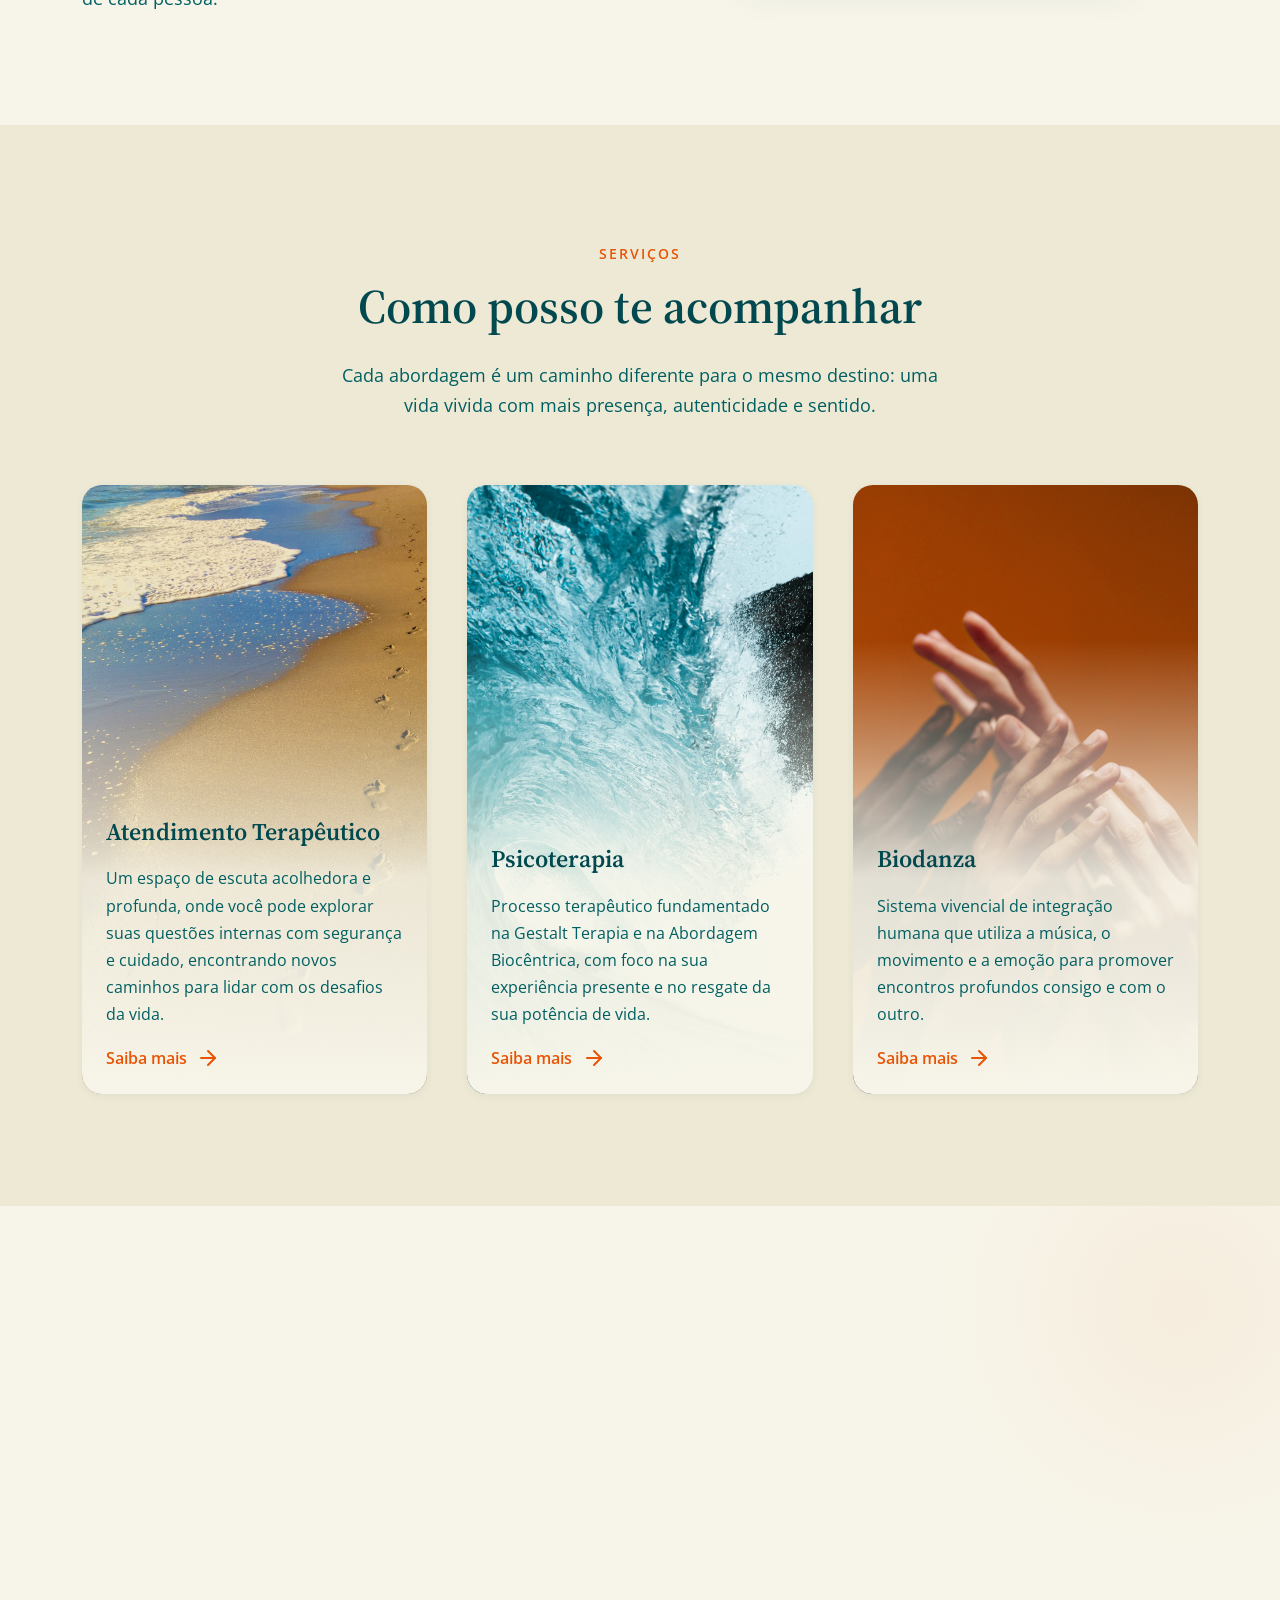
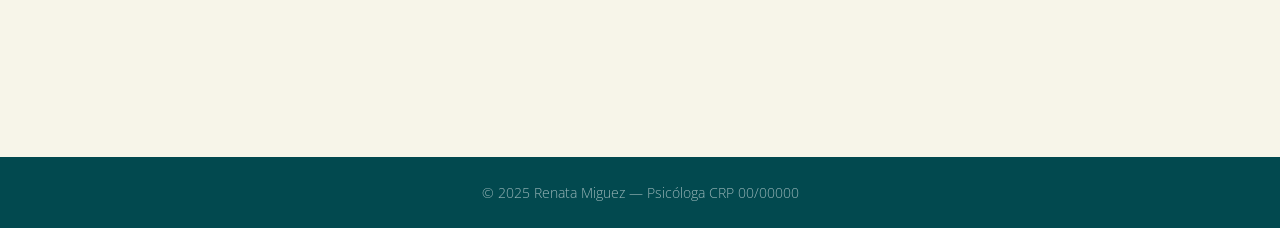
==== commit 70a7cefe: "Primerio feedback atualização da fonte, imagens e do layout do card de serviços" ====
--- a/index.html
+++ b/index.html
@@ -1,20 +1,26 @@
 <!DOCTYPE html>
 <html lang="pt-BR">
+
 <head>
   <meta charset="UTF-8">
   <meta name="viewport" content="width=device-width, initial-scale=1.0">
-  <meta name="description" content="Renata Miguez — Psicóloga, Gestalt Terapeuta e facilitadora de Biodanza. Acompanhamento terapêutico centrado na vida.">
-  <meta name="keywords" content="psicóloga, gestalt terapia, biodanza, biodança, AT, atendimento terapêutico, Florianópolis, psicoterapia, terapia, saúde mental, Renata Miguez">
+  <meta name="description"
+    content="Renata Miguez — Psicóloga, Gestalt Terapeuta e facilitadora de Biodanza. Acompanhamento terapêutico centrado na vida.">
+  <meta name="keywords"
+    content="psicóloga, gestalt terapia, biodanza, biodança, AT, atendimento terapêutico, Florianópolis, psicoterapia, terapia, saúde mental, Renata Miguez">
   <meta name="author" content="Renata Miguez">
   <title>Renata Miguez — Psicóloga | A vida no centro</title>
 
   <!-- Google Fonts — Krub + Baloo Thambi 2 -->
   <link rel="preconnect" href="https://fonts.googleapis.com">
   <link rel="preconnect" href="https://fonts.gstatic.com" crossorigin>
-  <link href="https://fonts.googleapis.com/css2?family=Baloo+Thambi+2:wght@400;500;600;700;800&family=Krub:ital,wght@0,200;0,300;0,400;0,500;0,600;0,700;1,200;1,300;1,400;1,500;1,600;1,700&display=swap" rel="stylesheet">
+  <link
+    href="https://fonts.googleapis.com/css2?family=Open+Sans:ital,wght@0,300..800;1,300..800&family=Source+Serif+4:ital,opsz,wght@0,8..60,200..900;1,8..60,200..900&display=swap"
+    rel="stylesheet">
 
   <link rel="stylesheet" href="style.css">
 </head>
+
 <body>
 
   <!-- ====== NAVBAR ====== -->
@@ -40,7 +46,8 @@
     <div class="hero__overlay"></div>
     <div class="hero__content container">
       <h1 class="hero__title">A vida <br>no centro</h1>
-      <p class="hero__subtitle">Psicoterapia, acolhimento e caminhos terapêuticos para uma vida mais inteira, sincera e plena. Um espaço seguro para você se reconectar consigo.</p>
+      <p class="hero__subtitle">Psicoterapia, acolhimento e caminhos terapêuticos para uma vida mais inteira, sincera e
+        plena. Um espaço seguro para você se reconectar consigo.</p>
       <a href="#contato" class="btn btn--primary hero__cta">Vamos conversar?</a>
     </div>
   </header>
@@ -51,14 +58,24 @@
       <div class="sobre__text">
         <span class="section-tag">Sobre mim</span>
         <h2 class="section-title">Renata Miguez</h2>
-        <p>Me chamo Renata, prazer. Minha conexão com os caminhos terapêuticos iniciou em 2011 na Biodanza e na Psicoterapia, venho desde então, estudando teórica e vivencialmente para poder acompanhar outros em suas jornadas em busca de uma vida mais plena e com menos sofrimento. Sou psicóloga com especialização em Gestalt Terapia e Psicoterapia de Abordagem Biocêntrica e facilitadora de Biodanza.</p>
-        <p>O fio que tece todas essas práticas é o compromisso com à Vida, um viver mais inteiro e sincero. A proposta é sempre responder a pergunta: <em>Como posso caminhar em direção a sentir-me mais satisfeita com o presente em que vivo?</em> Isso não implica ou pressupõe caminhos fáceis, rápidos ou respostas mágicas. Todo processo terapêutico é composto de um passo depois de outro, respeitando o ritmo e a singularidade de cada pessoa.</p>
+        <p>Me chamo Renata, prazer. Minha conexão com os caminhos terapêuticos iniciou em 2011 na Biodanza e na
+          Psicoterapia, venho desde então, estudando teórica e vivencialmente para poder acompanhar outros em suas
+          jornadas em busca de uma vida mais plena e com menos sofrimento. Sou psicóloga com especialização em Gestalt
+          Terapia e Psicoterapia de Abordagem Biocêntrica e facilitadora de Biodanza.</p>
+        <p>O fio que tece todas essas práticas é o compromisso com a Vida, um viver mais inteiro e sincero. A proposta é
+          sempre responder a pergunta: <em>Como posso caminhar em direção a sentir-me mais satisfeita com o presente em
+            que vivo?</em> Isso não implica ou pressupõe caminhos fáceis, rápidos ou respostas mágicas. Todo processo
+          terapêutico é composto de um passo depois de outro, respeitando o ritmo e a singularidade de cada pessoa.</p>
       </div>
       <div class="sobre__photo">
         <div class="sobre__photo-frame">
           <!-- Placeholder para foto de perfil -->
           <div class="sobre__photo-placeholder">
-            <svg xmlns="http://www.w3.org/2000/svg" width="64" height="64" viewBox="0 0 24 24" fill="none" stroke="currentColor" stroke-width="1" stroke-linecap="round" stroke-linejoin="round"><path d="M20 21v-2a4 4 0 0 0-4-4H8a4 4 0 0 0-4 4v2"/><circle cx="12" cy="7" r="4"/></svg>
+            <svg xmlns="http://www.w3.org/2000/svg" width="64" height="64" viewBox="0 0 24 24" fill="none"
+              stroke="currentColor" stroke-width="1" stroke-linecap="round" stroke-linejoin="round">
+              <path d="M20 21v-2a4 4 0 0 0-4-4H8a4 4 0 0 0-4 4v2" />
+              <circle cx="12" cy="7" r="4" />
+            </svg>
             <span>Foto de perfil</span>
           </div>
         </div>
@@ -72,19 +89,30 @@
       <div class="servicos__header">
         <span class="section-tag">Serviços</span>
         <h2 class="section-title">Como posso te acompanhar</h2>
-        <p class="servicos__intro">Cada abordagem é um caminho diferente para o mesmo destino:<br> uma vida vivida com mais presença, autenticidade e sentido.</p>
+        <p class="servicos__intro">Cada abordagem é um caminho diferente para o mesmo destino: uma vida vivida com mais
+          presença, autenticidade e sentido.</p>
       </div>
       <div class="servicos__grid">
 
         <!-- Card 1 -->
         <article class="service-card" id="service-atendimento">
           <div class="service-card__img">
-            <img src="resources/img/1 at.jpg" alt="Atendimento terapeutico — pegadas de uma pessoa na areia molhada perto do mar" loading="lazy">
+            <img src="resources/img/1 at.jpg"
+              alt="Atendimento terapeutico — pegadas de uma pessoa na areia molhada perto do mar" loading="lazy">
           </div>
           <div class="service-card__body">
             <h3 class="service-card__title">Atendimento Terapêutico</h3>
-            <p class="service-card__text">Um espaço de escuta acolhedora e profunda, onde você pode explorar suas questões internas com segurança e cuidado, encontrando novos caminhos para lidar com os desafios da vida.</p>
-            <button class="btn btn--outline" data-service="atendimento">Saiba mais</button>
+            <p class="service-card__text">Um espaço de escuta acolhedora e profunda, onde você pode explorar suas
+              questões internas com segurança e cuidado, encontrando novos caminhos para lidar com os desafios da vida.
+            </p>
+            <button class="btn--text-arrow" data-service="atendimento">
+              Saiba mais
+              <svg xmlns="http://www.w3.org/2000/svg" width="24" height="24" viewBox="0 0 24 24" fill="none"
+                stroke="currentColor" stroke-width="2" stroke-linecap="round" stroke-linejoin="round">
+                <path d="M5 12h14" />
+                <path d="m12 5 7 7-7 7" />
+              </svg>
+            </button>
           </div>
         </article>
 
@@ -95,20 +123,37 @@
           </div>
           <div class="service-card__body">
             <h3 class="service-card__title">Psicoterapia</h3>
-            <p class="service-card__text">Processo terapêutico fundamentado na Gestalt Terapia e na Abordagem Biocêntrica, com foco na sua experiência presente e no resgate da sua potência de vida.</p>
-            <button class="btn btn--outline" data-service="psicoterapia">Saiba mais</button>
+            <p class="service-card__text">Processo terapêutico fundamentado na Gestalt Terapia e na Abordagem
+              Biocêntrica, com foco na sua experiência presente e no resgate da sua potência de vida.</p>
+            <button class="btn--text-arrow" data-service="psicoterapia">
+              Saiba mais
+              <svg xmlns="http://www.w3.org/2000/svg" width="24" height="24" viewBox="0 0 24 24" fill="none"
+                stroke="currentColor" stroke-width="2" stroke-linecap="round" stroke-linejoin="round">
+                <path d="M5 12h14" />
+                <path d="m12 5 7 7-7 7" />
+              </svg>
+            </button>
           </div>
         </article>
 
         <!-- Card 3 -->
         <article class="service-card" id="service-biodanza">
           <div class="service-card__img">
-            <img src="resources/img/3 bio.jpg" alt="Biodanza — mãos entrelaçadas representando conexão humana" loading="lazy">
+            <img src="resources/img/3 bio.jpg" alt="Biodanza — mãos entrelaçadas representando conexão humana"
+              loading="lazy">
           </div>
           <div class="service-card__body">
             <h3 class="service-card__title">Biodanza</h3>
-            <p class="service-card__text">Sistema vivencial de integração humana que utiliza a música, o movimento e a emoção para promover encontros profundos consigo e com o outro.</p>
-            <button class="btn btn--outline" data-service="biodanza">Saiba mais</button>
+            <p class="service-card__text">Sistema vivencial de integração humana que utiliza a música, o movimento e a
+              emoção para promover encontros profundos consigo e com o outro.</p>
+            <button class="btn--text-arrow" data-service="biodanza">
+              Saiba mais
+              <svg xmlns="http://www.w3.org/2000/svg" width="24" height="24" viewBox="0 0 24 24" fill="none"
+                stroke="currentColor" stroke-width="2" stroke-linecap="round" stroke-linejoin="round">
+                <path d="M5 12h14" />
+                <path d="m12 5 7 7-7 7" />
+              </svg>
+            </button>
           </div>
         </article>
 
@@ -122,14 +167,24 @@
       <div class="contato__content">
         <span class="section-tag">Contato</span>
         <h2 class="section-title">Vamos caminhar juntos?</h2>
-        <p class="contato__text">Dar o primeiro passo nem sempre é fácil, mas é sempre corajoso. Se algo em você ressoa com o que leu até aqui, entre em contato. Será um prazer te acolher e construirmos juntos um caminho que faça sentido pra você.</p>
+        <p class="contato__text">Dar o primeiro passo nem sempre é fácil, mas é sempre corajoso. Se algo em você ressoa
+          com o que leu até aqui, entre em contato. Será um prazer te acolher e construirmos juntos um caminho que faça
+          sentido pra você.</p>
         <div class="contato__actions">
-          <a href="https://api.whatsapp.com/send?phone=5548988144546&text=Ol%C3%A1%2C%20Renata!%20Estava%20no%20seu%20site%20e%20gostaria%20de%20saber%20mais%20sobre%20o%20seu%20trabalho." target="_blank" rel="noopener noreferrer" class="btn btn--primary btn--lg" id="cta-whatsapp-main">
-            <svg xmlns="http://www.w3.org/2000/svg" width="22" height="22" viewBox="0 0 24 24" fill="currentColor"><path d="M17.472 14.382c-.297-.149-1.758-.867-2.03-.967-.273-.099-.471-.148-.67.15-.197.297-.767.966-.94 1.164-.173.199-.347.223-.644.075-.297-.15-1.255-.463-2.39-1.475-.883-.788-1.48-1.761-1.653-2.059-.173-.297-.018-.458.13-.606.134-.133.298-.347.446-.52.149-.174.198-.298.298-.497.099-.198.05-.371-.025-.52-.075-.149-.669-1.612-.916-2.207-.242-.579-.487-.5-.669-.51-.173-.008-.371-.01-.57-.01-.198 0-.52.074-.792.372-.272.297-1.04 1.016-1.04 2.479 0 1.462 1.065 2.875 1.213 3.074.149.198 2.096 3.2 5.077 4.487.709.306 1.262.489 1.694.625.712.227 1.36.195 1.871.118.571-.085 1.758-.719 2.006-1.413.248-.694.248-1.289.173-1.413-.074-.124-.272-.198-.57-.347m-5.421 7.403h-.004a9.87 9.87 0 01-5.031-1.378l-.361-.214-3.741.982.998-3.648-.235-.374a9.86 9.86 0 01-1.51-5.26c.001-5.45 4.436-9.884 9.888-9.884 2.64 0 5.122 1.03 6.988 2.898a9.825 9.825 0 012.893 6.994c-.003 5.45-4.437 9.884-9.885 9.884m8.413-18.297A11.815 11.815 0 0012.05 0C5.495 0 .16 5.335.157 11.892c0 2.096.547 4.142 1.588 5.945L.057 24l6.305-1.654a11.882 11.882 0 005.683 1.448h.005c6.554 0 11.89-5.335 11.893-11.893a11.821 11.821 0 00-3.48-8.413z"/></svg>
+          <a href="https://api.whatsapp.com/send?phone=5548988144546&text=Ol%C3%A1%2C%20Renata!%20Estava%20no%20seu%20site%20e%20gostaria%20de%20saber%20mais%20sobre%20o%20seu%20trabalho."
+            target="_blank" rel="noopener noreferrer" class="btn btn--primary btn--lg" id="cta-whatsapp-main">
+            <svg xmlns="http://www.w3.org/2000/svg" width="22" height="22" viewBox="0 0 24 24" fill="currentColor">
+              <path
+                d="M17.472 14.382c-.297-.149-1.758-.867-2.03-.967-.273-.099-.471-.148-.67.15-.197.297-.767.966-.94 1.164-.173.199-.347.223-.644.075-.297-.15-1.255-.463-2.39-1.475-.883-.788-1.48-1.761-1.653-2.059-.173-.297-.018-.458.13-.606.134-.133.298-.347.446-.52.149-.174.198-.298.298-.497.099-.198.05-.371-.025-.52-.075-.149-.669-1.612-.916-2.207-.242-.579-.487-.5-.669-.51-.173-.008-.371-.01-.57-.01-.198 0-.52.074-.792.372-.272.297-1.04 1.016-1.04 2.479 0 1.462 1.065 2.875 1.213 3.074.149.198 2.096 3.2 5.077 4.487.709.306 1.262.489 1.694.625.712.227 1.36.195 1.871.118.571-.085 1.758-.719 2.006-1.413.248-.694.248-1.289.173-1.413-.074-.124-.272-.198-.57-.347m-5.421 7.403h-.004a9.87 9.87 0 01-5.031-1.378l-.361-.214-3.741.982.998-3.648-.235-.374a9.86 9.86 0 01-1.51-5.26c.001-5.45 4.436-9.884 9.888-9.884 2.64 0 5.122 1.03 6.988 2.898a9.825 9.825 0 012.893 6.994c-.003 5.45-4.437 9.884-9.885 9.884m8.413-18.297A11.815 11.815 0 0012.05 0C5.495 0 .16 5.335.157 11.892c0 2.096.547 4.142 1.588 5.945L.057 24l6.305-1.654a11.882 11.882 0 005.683 1.448h.005c6.554 0 11.89-5.335 11.893-11.893a11.821 11.821 0 00-3.48-8.413z" />
+            </svg>
             Conversar no WhatsApp
           </a>
           <a href="mailto:renata.brandao.miguez@gmail.com" class="btn btn--ghost btn--lg" id="cta-email">
-            <svg xmlns="http://www.w3.org/2000/svg" width="20" height="20" viewBox="0 0 24 24" fill="none" stroke="currentColor" stroke-width="2" stroke-linecap="round" stroke-linejoin="round"><rect x="2" y="4" width="20" height="16" rx="2"/><path d="m22 7-8.97 5.7a1.94 1.94 0 0 1-2.06 0L2 7"/></svg>
+            <svg xmlns="http://www.w3.org/2000/svg" width="20" height="20" viewBox="0 0 24 24" fill="none"
+              stroke="currentColor" stroke-width="2" stroke-linecap="round" stroke-linejoin="round">
+              <rect x="2" y="4" width="20" height="16" rx="2" />
+              <path d="m22 7-8.97 5.7a1.94 1.94 0 0 1-2.06 0L2 7" />
+            </svg>
             Enviar e-mail
           </a>
         </div>
@@ -142,7 +197,11 @@
     <div class="service-modal__backdrop"></div>
     <div class="service-modal__panel">
       <button class="service-modal__close" aria-label="Fechar">
-        <svg xmlns="http://www.w3.org/2000/svg" width="24" height="24" viewBox="0 0 24 24" fill="none" stroke="currentColor" stroke-width="2" stroke-linecap="round" stroke-linejoin="round"><line x1="18" y1="6" x2="6" y2="18"/><line x1="6" y1="6" x2="18" y2="18"/></svg>
+        <svg xmlns="http://www.w3.org/2000/svg" width="24" height="24" viewBox="0 0 24 24" fill="none"
+          stroke="currentColor" stroke-width="2" stroke-linecap="round" stroke-linejoin="round">
+          <line x1="18" y1="6" x2="6" y2="18" />
+          <line x1="6" y1="6" x2="18" y2="18" />
+        </svg>
       </button>
       <div class="service-modal__img" id="modal-img"></div>
       <div class="service-modal__body">
@@ -163,10 +222,16 @@
   </footer>
 
   <!-- ====== WHATSAPP FLOAT ====== -->
-  <a href="https://api.whatsapp.com/send?phone=5548988144546&text=Ol%C3%A1%2C%20Renata!%20Estava%20no%20seu%20site%20e%20gostaria%20de%20saber%20mais%20sobre%20o%20seu%20trabalho." target="_blank" rel="noopener noreferrer" class="whatsapp-float" id="whatsapp-float" aria-label="Conversar no WhatsApp">
-    <svg xmlns="http://www.w3.org/2000/svg" width="28" height="28" viewBox="0 0 24 24" fill="#fff"><path d="M17.472 14.382c-.297-.149-1.758-.867-2.03-.967-.273-.099-.471-.148-.67.15-.197.297-.767.966-.94 1.164-.173.199-.347.223-.644.075-.297-.15-1.255-.463-2.39-1.475-.883-.788-1.48-1.761-1.653-2.059-.173-.297-.018-.458.13-.606.134-.133.298-.347.446-.52.149-.174.198-.298.298-.497.099-.198.05-.371-.025-.52-.075-.149-.669-1.612-.916-2.207-.242-.579-.487-.5-.669-.51-.173-.008-.371-.01-.57-.01-.198 0-.52.074-.792.372-.272.297-1.04 1.016-1.04 2.479 0 1.462 1.065 2.875 1.213 3.074.149.198 2.096 3.2 5.077 4.487.709.306 1.262.489 1.694.625.712.227 1.36.195 1.871.118.571-.085 1.758-.719 2.006-1.413.248-.694.248-1.289.173-1.413-.074-.124-.272-.198-.57-.347m-5.421 7.403h-.004a9.87 9.87 0 01-5.031-1.378l-.361-.214-3.741.982.998-3.648-.235-.374a9.86 9.86 0 01-1.51-5.26c.001-5.45 4.436-9.884 9.888-9.884 2.64 0 5.122 1.03 6.988 2.898a9.825 9.825 0 012.893 6.994c-.003 5.45-4.437 9.884-9.885 9.884m8.413-18.297A11.815 11.815 0 0012.05 0C5.495 0 .16 5.335.157 11.892c0 2.096.547 4.142 1.588 5.945L.057 24l6.305-1.654a11.882 11.882 0 005.683 1.448h.005c6.554 0 11.89-5.335 11.893-11.893a11.821 11.821 0 00-3.48-8.413z"/></svg>
+  <a href="https://api.whatsapp.com/send?phone=5548988144546&text=Ol%C3%A1%2C%20Renata!%20Estava%20no%20seu%20site%20e%20gostaria%20de%20saber%20mais%20sobre%20o%20seu%20trabalho."
+    target="_blank" rel="noopener noreferrer" class="whatsapp-float" id="whatsapp-float"
+    aria-label="Conversar no WhatsApp">
+    <svg xmlns="http://www.w3.org/2000/svg" width="28" height="28" viewBox="0 0 24 24" fill="#fff">
+      <path
+        d="M17.472 14.382c-.297-.149-1.758-.867-2.03-.967-.273-.099-.471-.148-.67.15-.197.297-.767.966-.94 1.164-.173.199-.347.223-.644.075-.297-.15-1.255-.463-2.39-1.475-.883-.788-1.48-1.761-1.653-2.059-.173-.297-.018-.458.13-.606.134-.133.298-.347.446-.52.149-.174.198-.298.298-.497.099-.198.05-.371-.025-.52-.075-.149-.669-1.612-.916-2.207-.242-.579-.487-.5-.669-.51-.173-.008-.371-.01-.57-.01-.198 0-.52.074-.792.372-.272.297-1.04 1.016-1.04 2.479 0 1.462 1.065 2.875 1.213 3.074.149.198 2.096 3.2 5.077 4.487.709.306 1.262.489 1.694.625.712.227 1.36.195 1.871.118.571-.085 1.758-.719 2.006-1.413.248-.694.248-1.289.173-1.413-.074-.124-.272-.198-.57-.347m-5.421 7.403h-.004a9.87 9.87 0 01-5.031-1.378l-.361-.214-3.741.982.998-3.648-.235-.374a9.86 9.86 0 01-1.51-5.26c.001-5.45 4.436-9.884 9.888-9.884 2.64 0 5.122 1.03 6.988 2.898a9.825 9.825 0 012.893 6.994c-.003 5.45-4.437 9.884-9.885 9.884m8.413-18.297A11.815 11.815 0 0012.05 0C5.495 0 .16 5.335.157 11.892c0 2.096.547 4.142 1.588 5.945L.057 24l6.305-1.654a11.882 11.882 0 005.683 1.448h.005c6.554 0 11.89-5.335 11.893-11.893a11.821 11.821 0 00-3.48-8.413z" />
+    </svg>
   </a>
 
   <script src="script.js"></script>
 </body>
-</html>
+
+</html>
--- a/style.css
+++ b/style.css
@@ -16,8 +16,8 @@
   --color-white: #ffffff;
   --color-black: #1a1a1a;
 
-  --font-family: 'Krub', sans-serif;
-  --font-heading: 'Baloo Thambi 2', cursive;
+  --font-family: 'Open Sans', sans-serif;
+  --font-heading: 'Source Serif 4', serif;
 
   --fs-xs: clamp(0.75rem, 0.7rem + 0.25vw, 0.875rem);
   --fs-sm: clamp(0.875rem, 0.8rem + 0.35vw, 1rem);
@@ -126,7 +126,7 @@
 .section-title {
   font-family: var(--font-heading);
   font-size: var(--fs-xl);
-  font-weight: var(--fw-bold);
+  font-weight: var(--fw-semibold);
   color: var(--color-text);
   line-height: 1.2;
   margin-bottom: 1.5rem;
@@ -174,7 +174,7 @@
 .btn--outline {
   background: transparent;
   color: var(--color-primary);
-  /*border-color: var(--color-primary);*/
+  border-color: var(--color-primary);
 }
 
 .btn--outline:hover {
@@ -361,7 +361,7 @@
     180deg,
     rgba(2, 73, 79, 0.3) 0%,
     rgba(2, 73, 79, 0.5) 50%,
-    rgba(2, 73, 79, 0.7) 100%
+      var(--color-bg) 100%
   );
 }
 
@@ -382,13 +382,14 @@
 .hero__title {
   font-family: var(--font-heading);
   font-size: var(--fs-2xl);
-  font-weight: 800;
+  font-weight: 600;
   line-height: 1.1;
   margin-bottom: 1.5rem;
-  background: linear-gradient(135deg, var(--color-primary) 0%, var(--color-secondary) 150%);
+  color: var(--color-primary);
+  /*background: linear-gradient(135deg, var(--color-primary) 0%, var(--color-secondary) 150%);
   -webkit-background-clip: text;
   -webkit-text-fill-color: transparent;
-  background-clip: text;
+  background-clip: text;*/
   letter-spacing: -0.03em;
   text-shadow: 0 2px 12px rgba(79, 88, 90, 0.18);
   animation: heroTitleFadeIn 1s ease-out both;
@@ -396,7 +397,7 @@
 }
 
 .hero__subtitle {
-  font-size: var(--fs-lg);
+  font-size: var(--fs-md);
   font-weight: var(--fw-medium);
   color: var(--color-text-primary);
   max-width: 400px;
@@ -563,7 +564,7 @@
 
 /* Service Card */
 .service-card {
-  background: var(--color-white);
+  position: relative;
   border-radius: var(--radius-lg);
   overflow: hidden;
   box-shadow: var(--shadow-sm);
@@ -572,6 +573,14 @@
     box-shadow var(--transition-base);
   display: flex;
   flex-direction: column;
+  justify-content: flex-end;
+  min-height: 400px;
+}
+
+@media (min-width: 768px) {
+  .service-card {
+    aspect-ratio: 343 / 605;
+  }
 }
 
 .service-card:hover {
@@ -580,10 +589,11 @@
 }
 
 .service-card__img {
-  position: relative;
+  position: absolute;
+  inset: 0;
   width: 100%;
-  aspect-ratio: 4 / 3;
-  overflow: hidden;
+  height: 100%;
+  z-index: 0;
 }
 
 .service-card__img img {
@@ -625,31 +635,62 @@
 }
 
 .service-card__body {
-  padding: clamp(1.25rem, 1rem + 1.5vw, 2rem);
+  position: relative;
+  z-index: 1;
+  padding: clamp(1.25rem, 1rem + 1.5vw, 1.5rem);
   display: flex;
   flex-direction: column;
-  flex: 1;
+  justify-content: flex-end;
+  gap: 1.125rem;
+  background: linear-gradient(180deg, rgba(247, 245, 233, 0) 25.476%, rgba(247, 245, 233, 0.9) 64.51%, rgba(247, 245, 233, 1) 100%);
+  height: 100%;
 }
 
 .service-card__title {
   font-family: var(--font-heading);
-  font-size: clamp(1.15rem, 1rem + 0.8vw, 1.5rem);
-  font-weight: var(--fw-bold);
-  color: var(--color-text);
-  margin-bottom: 0.75rem;
+  font-size: clamp(1.25rem, 1rem + 0.8vw, 1.5rem);
+  font-weight: var(--fw-semibold);
+  color: #02494f;
   line-height: 1.3;
 }
 
 .service-card__text {
-  color: var(--color-text-secondary);
+  color: #005f61;
   font-size: var(--fs-sm);
-  flex: 1;
-  margin-bottom: 1.5rem;
   line-height: 1.7;
 }
 
-.service-card .btn {
+/* Button class for service card */
+.btn--text-arrow {
+  display: inline-flex;
+  align-items: center;
+  gap: 0.6rem;
+  font-family: var(--font-family);
+  font-weight: var(--fw-semibold);
+  font-size: 1rem;
+  color: #e85405;
+  background: transparent;
+  padding: 0;
+  border: none;
+  cursor: pointer;
+  transition: transform var(--transition-fast), color var(--transition-fast);
   align-self: flex-start;
+}
+
+.btn--text-arrow svg {
+  width: 24px;
+  height: 24px;
+  fill: none;
+  stroke: currentColor;
+  transition: transform var(--transition-fast);
+}
+
+.btn--text-arrow:hover {
+  transform: translateY(-2px);
+}
+
+.btn--text-arrow:hover svg {
+  transform: translateX(4px);
 }
 
 /* ============================================
@@ -882,7 +923,7 @@
 .service-modal__title {
   font-family: var(--font-heading);
   font-size: var(--fs-lg);
-  font-weight: var(--fw-bold);
+  font-weight: var(--fw-semibold);
   color: var(--color-text);
   margin-bottom: 1.25rem;
   line-height: 1.3;
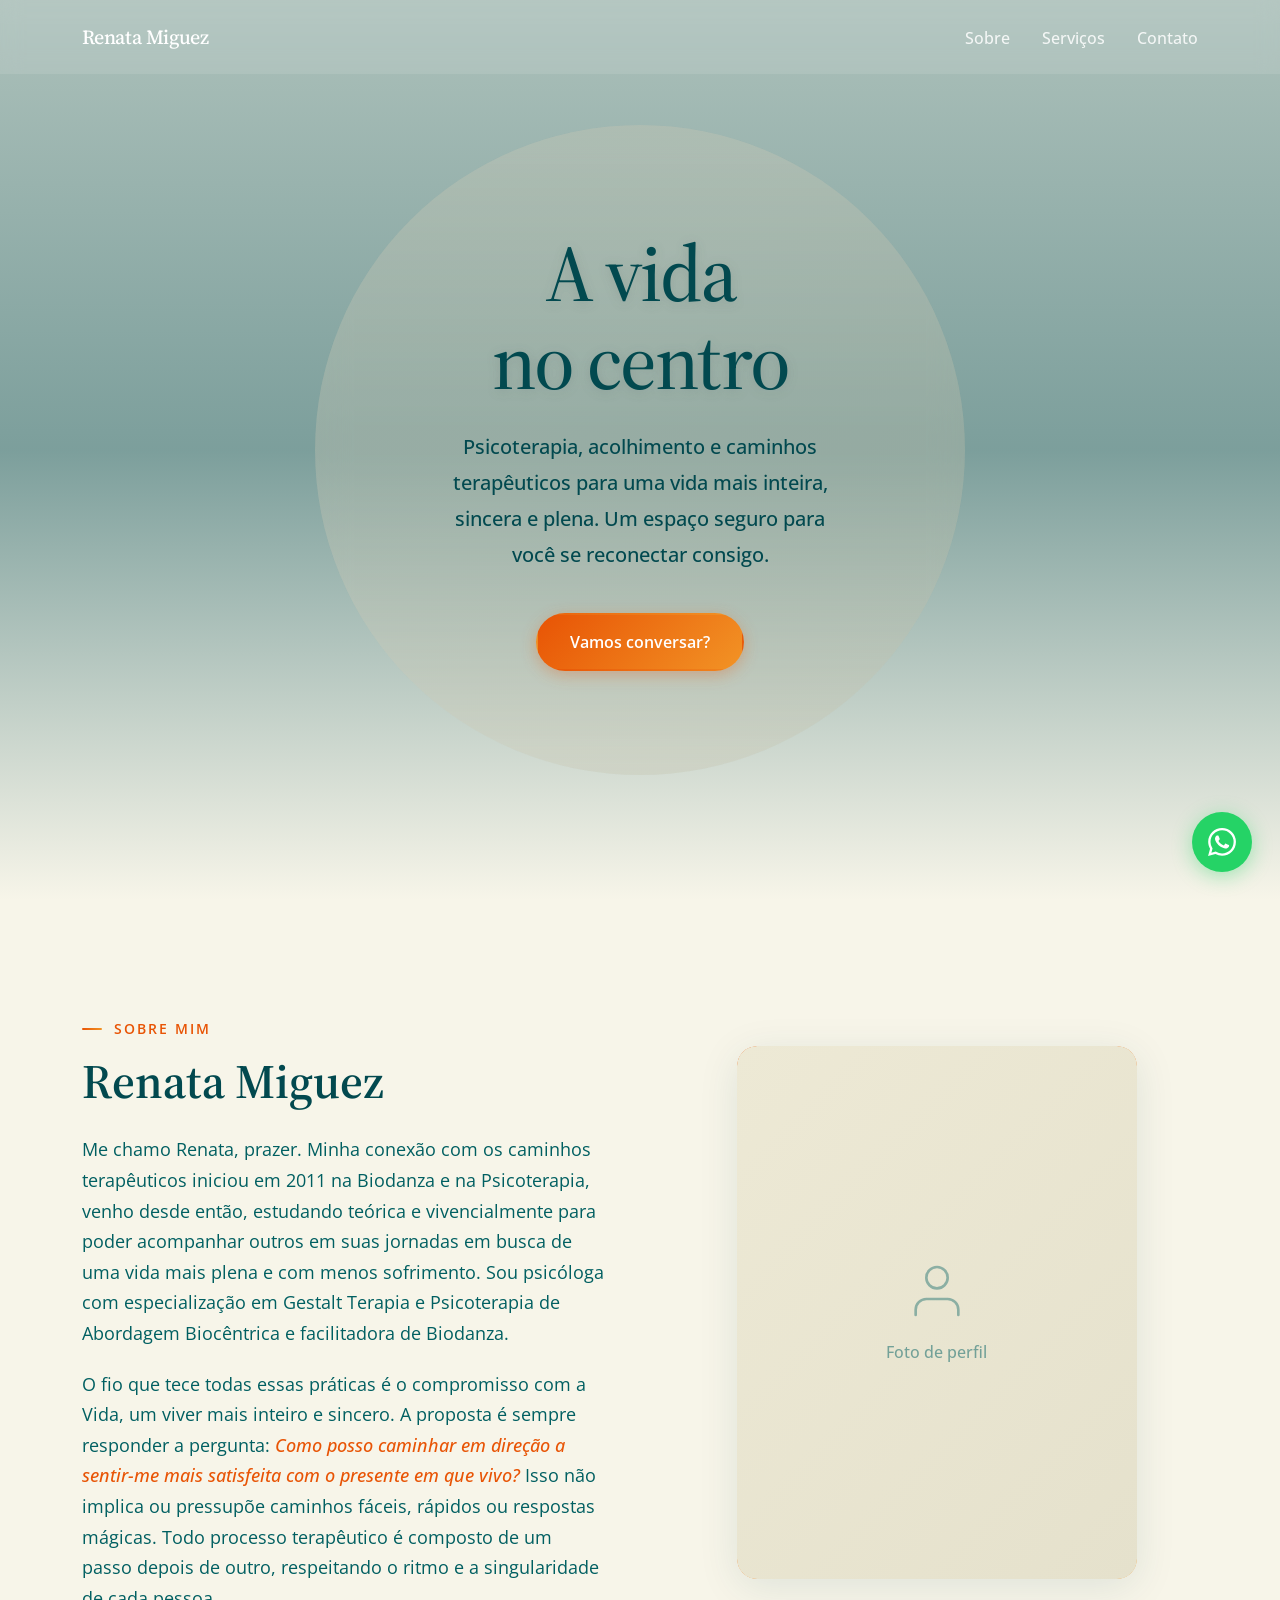
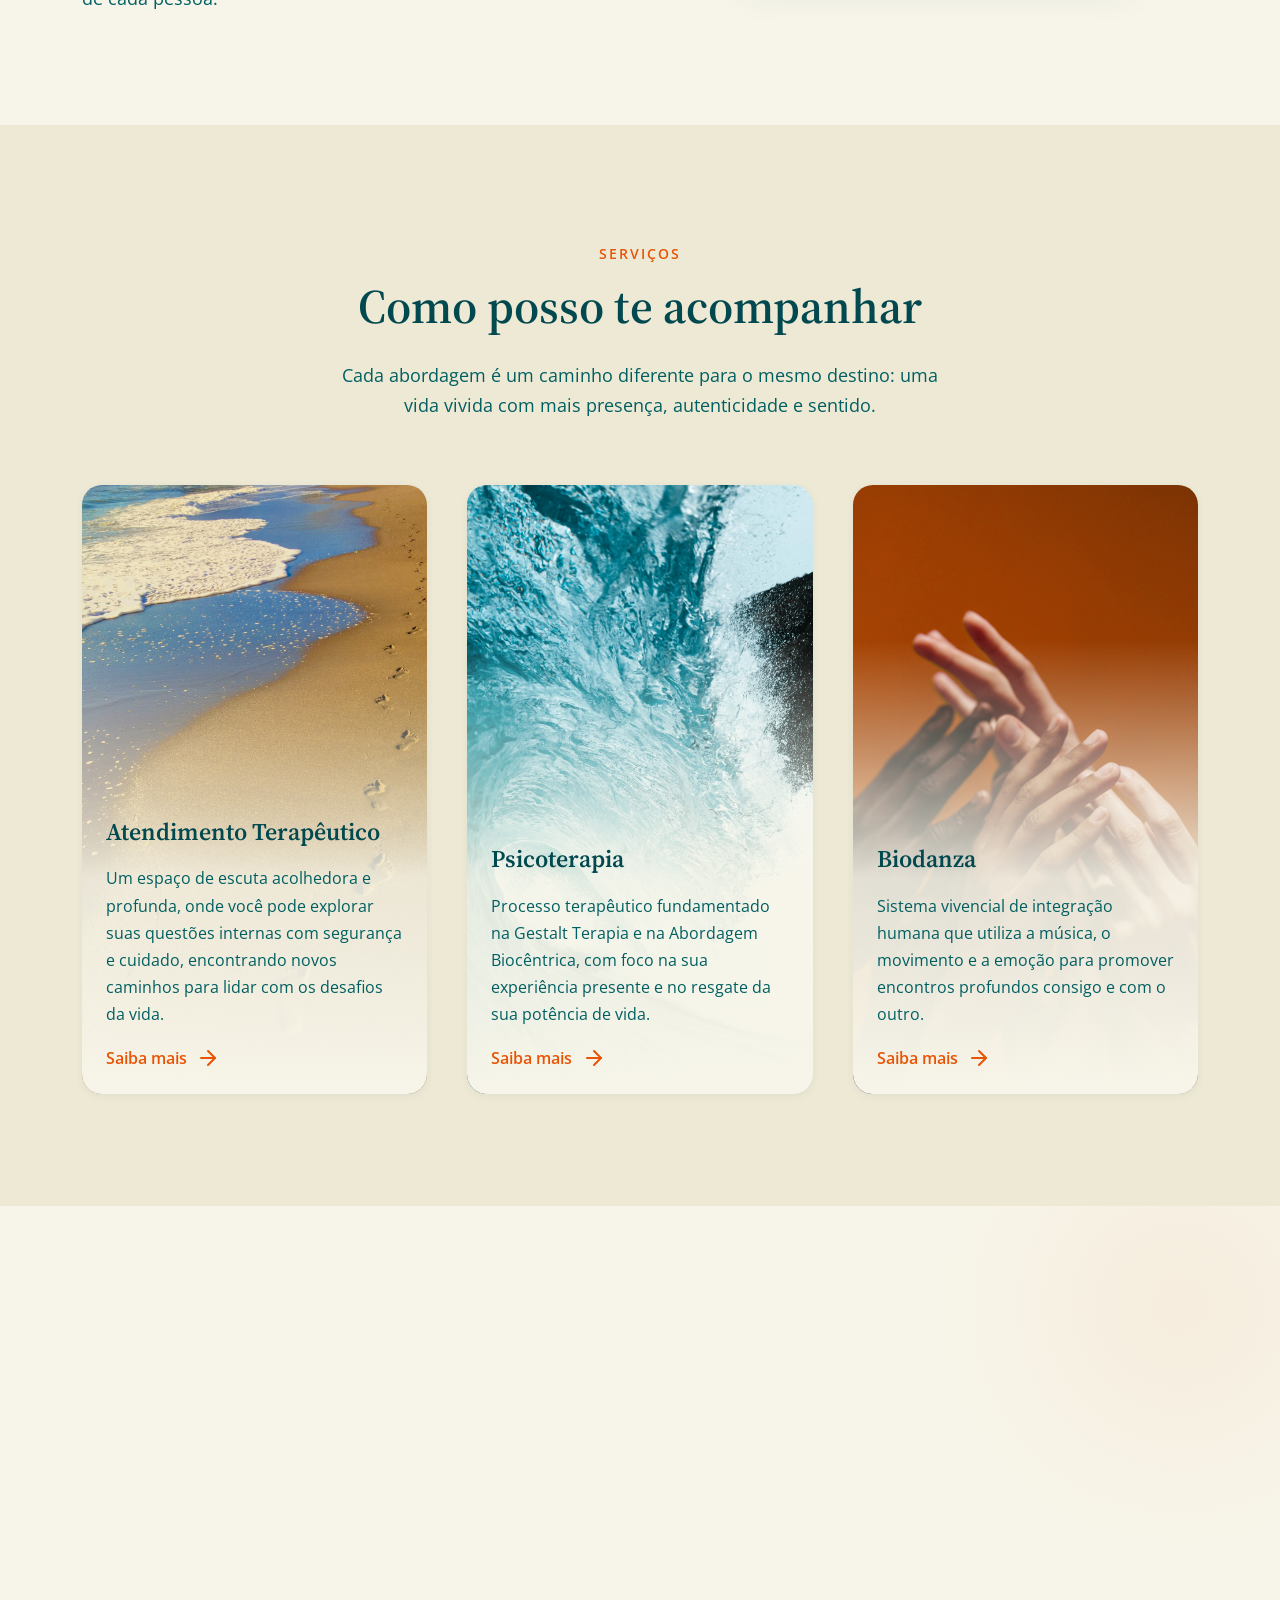
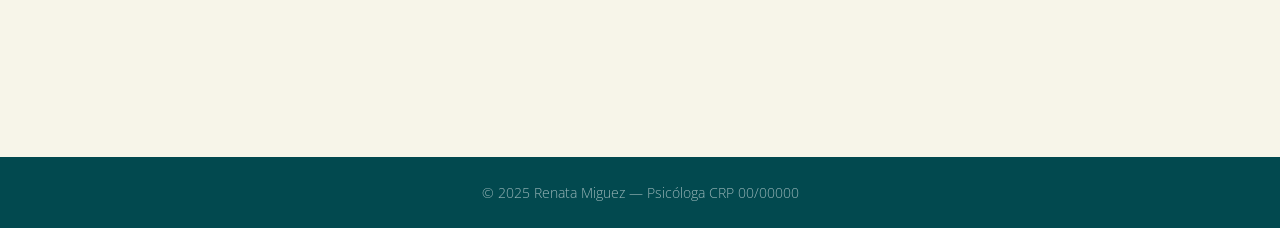
==== commit 75636933: "Ajustes na hero" ====
--- a/index.html
+++ b/index.html
@@ -36,7 +36,7 @@
         <li><a href="#sobre" class="navbar__link">Sobre</a></li>
         <li><a href="#servicos" class="navbar__link">Serviços</a></li>
         <li><a href="#contato" class="navbar__link">Contato</a></li>
-        <li><a href="#contato" class="navbar__link navbar__link--cta">Vamos conversar?</a></li>
+        <!-- <li><a href="#contato" class="navbar__link navbar__link--cta">Vamos conversar?</a></li> -->
       </ul>
     </div>
   </nav>
--- a/style.css
+++ b/style.css
@@ -10,7 +10,7 @@
   --color-bg: #F7F5E9;
   --color-bg-alt: #EDE9D5;
   --color-bg-c2: rgba(195, 191, 168, 0.5);
-  --color-bg-c1: rgba(210,204,183,0.9);
+  --color-bg-c1: rgba(210, 204, 183, 0.9);
   --color-text: #02494F;
   --color-text-secondary: #005F61;
   --color-white: #ffffff;
@@ -25,7 +25,7 @@
   --fs-md: clamp(1.125rem, 1rem + 0.5vw, 1.25rem);
   --fs-lg: clamp(1.25rem, 1.2rem + 1.5vw, 1.5rem);
   --fs-xl: clamp(2rem, 1.5rem + 2.5vw, 3rem);
-  --fs-2xl: clamp(3rem, 3.5rem + 5.5vw, 4rem);
+  --fs-2xl: clamp(3rem, 3.5rem + 5.5vw, 5rem);
 
   --fw-light: 300;
   --fw-regular: 400;
@@ -208,6 +208,9 @@
   width: 100%;
   z-index: 1000;
   padding: 1.25rem 0;
+  background: rgba(255, 255, 255, 0.1);
+  backdrop-filter: blur(10px);
+  -webkit-backdrop-filter: blur(10px);
   transition:
     background var(--transition-base),
     padding var(--transition-base),
@@ -215,7 +218,7 @@
 }
 
 .navbar--scrolled {
-  background: rgba(247, 245, 233, 0.92);
+  background: rgba(247, 245, 233, 0.5);
   backdrop-filter: blur(16px);
   -webkit-backdrop-filter: blur(16px);
   padding: 0.75rem 0;
@@ -230,7 +233,8 @@
 
 .navbar__brand {
   font-size: var(--fs-md);
-  font-weight: var(--fw-bold);
+  font-family: var(--font-heading);
+  font-weight: var(--fw-medium);
   color: var(--color-white);
   transition: color var(--transition-base);
   letter-spacing: -0.02em;
@@ -357,35 +361,38 @@
 .hero__overlay {
   position: absolute;
   inset: 0;
-  background: linear-gradient(
-    180deg,
-    rgba(2, 73, 79, 0.3) 0%,
-    rgba(2, 73, 79, 0.5) 50%,
-      var(--color-bg) 100%
-  );
+  background: linear-gradient(180deg,
+      rgba(2, 73, 79, 0.3) 0%,
+      rgba(2, 73, 79, 0.5) 50%,
+      var(--color-bg) 100%);
 }
 
 .hero__content {
   position: relative;
   z-index: 1;
   text-align: center;
-  display: flex; flex-direction: column; justify-content: center; align-items: center; text-align: center;
+  display: flex;
+  flex-direction: column;
+  justify-content: center;
+  align-items: center;
+  text-align: center;
   width: min(90vw, 650px);
   aspect-ratio: 1 / 1;
   max-width: 800px;
   padding: 2rem 1rem;
-  background: linear-gradient(135deg, var(--color-bg-c1) 40%, var(--color-bg-c2) 90%);
-  opacity: 0.85;
+  background: linear-gradient(135deg, rgba(210, 204, 183, 0.3) 40%, rgba(195, 191, 168, 0.3) 90%);
+  backdrop-filter: blur(16px);
+  -webkit-backdrop-filter: blur(16px);
   border-radius: 50%;
- }
+}
 
 .hero__title {
   font-family: var(--font-heading);
   font-size: var(--fs-2xl);
-  font-weight: 600;
+  font-weight: 500;
   line-height: 1.1;
   margin-bottom: 1.5rem;
-  color: var(--color-primary);
+  color: var(--color-text);
   /*background: linear-gradient(135deg, var(--color-primary) 0%, var(--color-secondary) 150%);
   -webkit-background-clip: text;
   -webkit-text-fill-color: transparent;
@@ -393,7 +400,7 @@
   letter-spacing: -0.03em;
   text-shadow: 0 2px 12px rgba(79, 88, 90, 0.18);
   animation: heroTitleFadeIn 1s ease-out both;
-  
+
 }
 
 .hero__subtitle {
@@ -415,6 +422,7 @@
     opacity: 0;
     transform: translateY(30px);
   }
+
   to {
     opacity: 1;
     transform: translateY(0);
@@ -426,6 +434,7 @@
     opacity: 0;
     transform: translateY(20px);
   }
+
   to {
     opacity: 1;
     transform: translateY(0);
@@ -437,6 +446,7 @@
     opacity: 0;
     transform: translateY(15px) scale(0.95);
   }
+
   to {
     opacity: 1;
     transform: translateY(0) scale(1);
@@ -793,9 +803,12 @@
 }
 
 @keyframes whatsappPulse {
-  0%, 100% {
+
+  0%,
+  100% {
     box-shadow: 0 4px 20px rgba(37, 211, 102, 0.4);
   }
+
   50% {
     box-shadow: 0 4px 30px rgba(37, 211, 102, 0.6), 0 0 0 12px rgba(37, 211, 102, 0.1);
   }
@@ -815,9 +828,17 @@
   transform: translateY(0);
 }
 
-.reveal--delay-1 { transition-delay: 0.1s; }
-.reveal--delay-2 { transition-delay: 0.2s; }
-.reveal--delay-3 { transition-delay: 0.3s; }
+.reveal--delay-1 {
+  transition-delay: 0.1s;
+}
+
+.reveal--delay-2 {
+  transition-delay: 0.2s;
+}
+
+.reveal--delay-3 {
+  transition-delay: 0.3s;
+}
 
 /* ============================================
    SERVICE MODAL
@@ -1061,7 +1082,7 @@
     padding-inline: 1.4rem;
     margin-bottom: .75rem;
   }
-  
+
   /*
   .btn--primary {
     padding: 0.75rem 1.75rem;
@@ -1080,7 +1101,8 @@
     width: 24px;
     height: 24px;
   }
-/*
+
+  /*
   .cta-float {
     display: inline-flex;
     align-items: center;
@@ -1115,4 +1137,4 @@
   .cta-float:active {
     transform: translateY(0) translateX(-50%);
   }
-}*/
+}*/
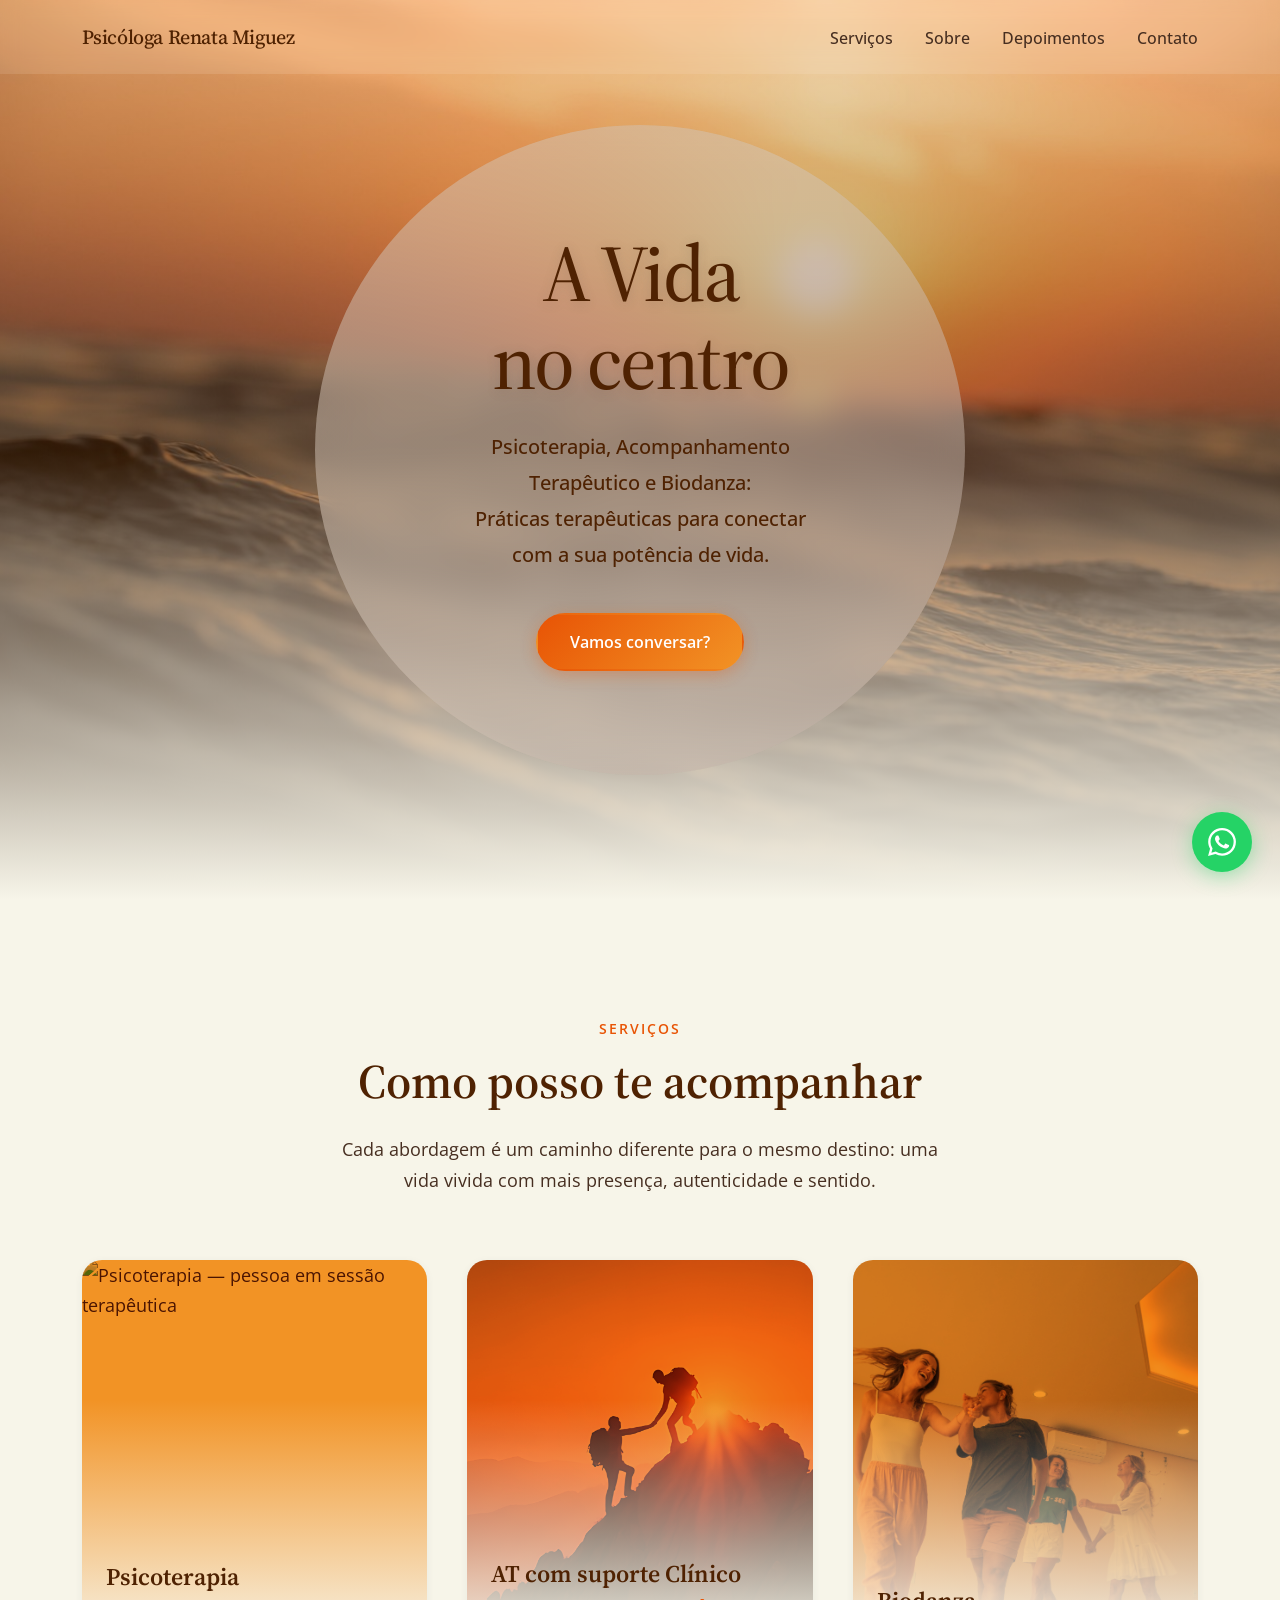
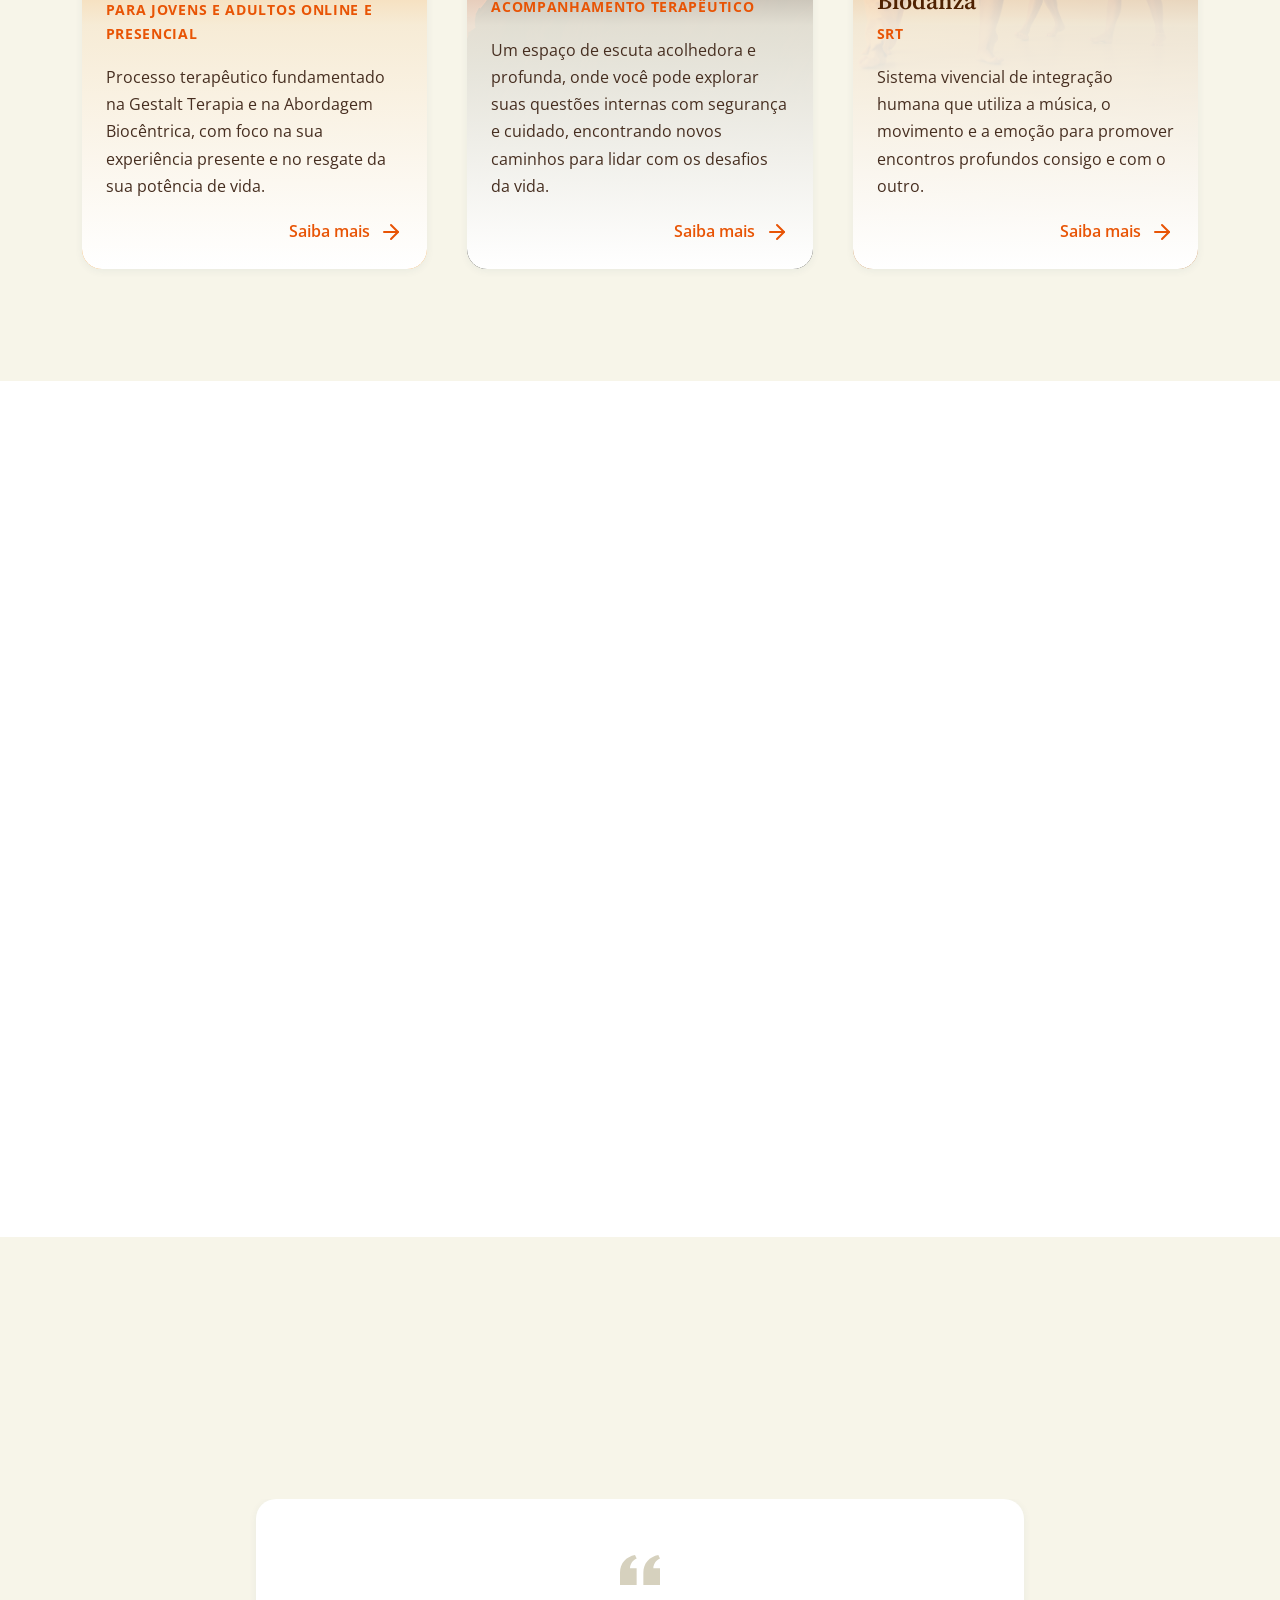
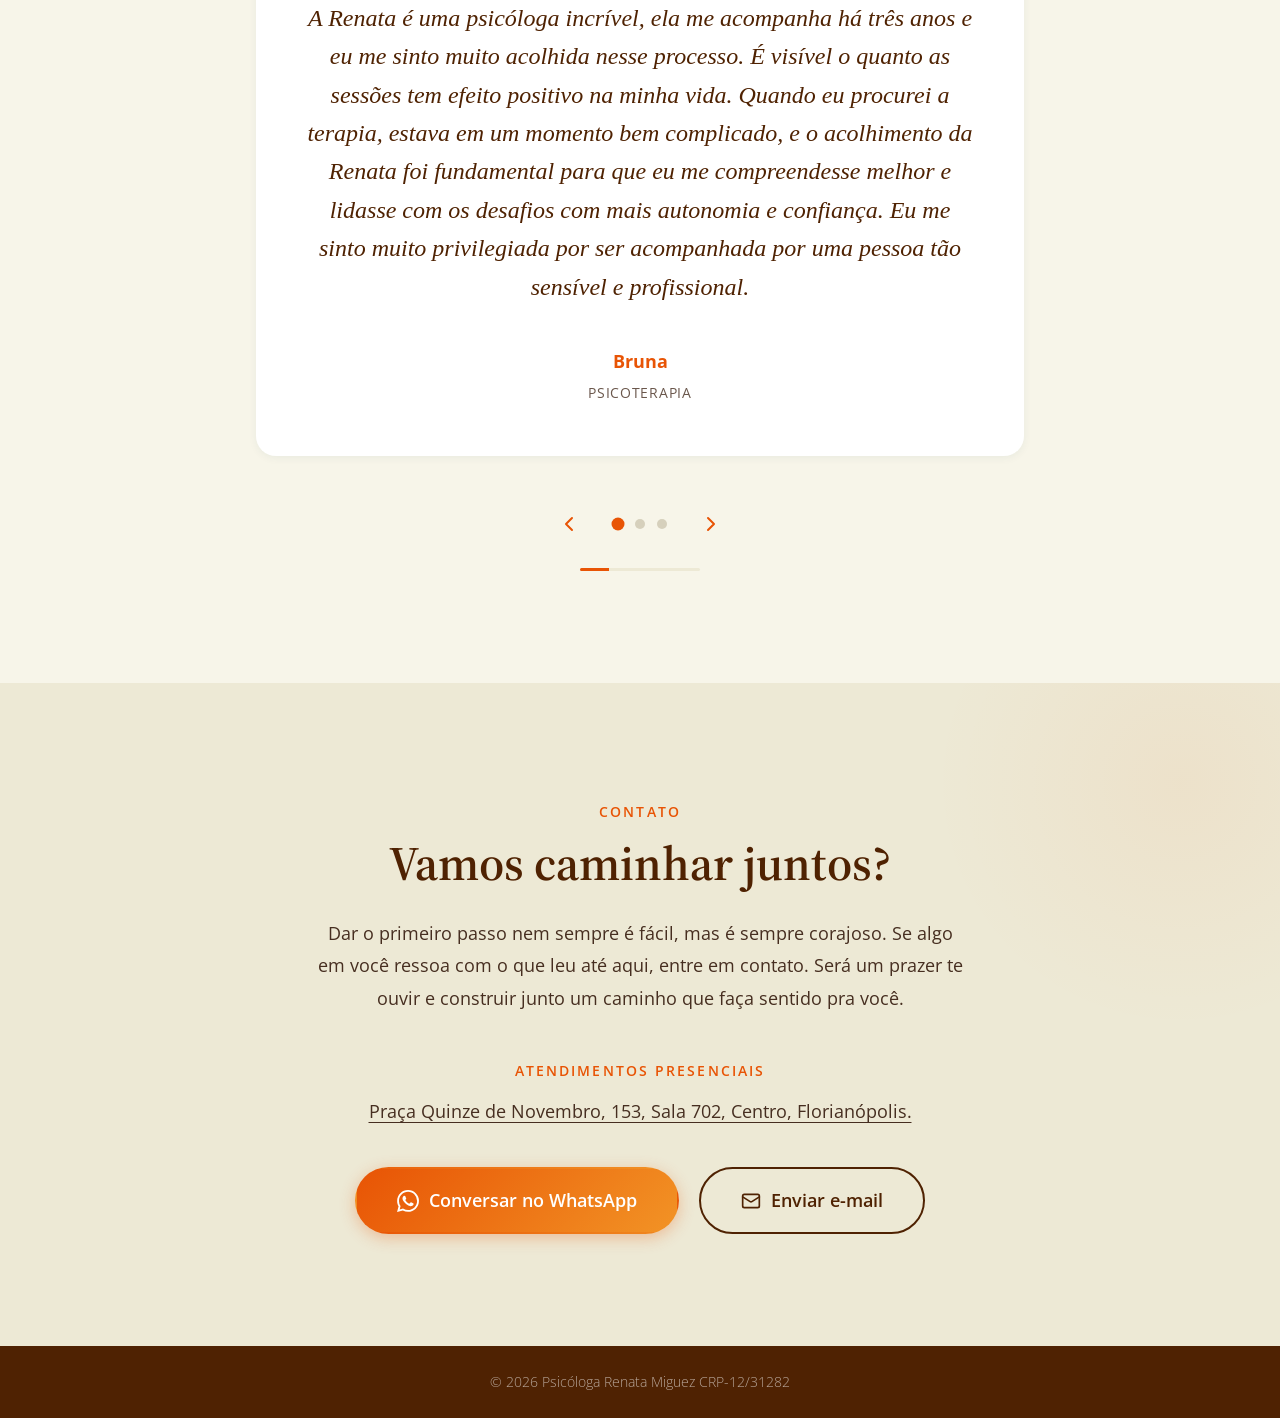
==== commit 0ac92f3b: "ultimos ajustes antes da publicação" ====
--- a/index.html
+++ b/index.html
@@ -11,7 +11,7 @@
   <meta name="author" content="Renata Miguez">
   <title>Renata Miguez — Psicóloga | A vida no centro</title>
 
-  <!-- Google Fonts — Krub + Baloo Thambi 2 -->
+  <!-- Google Fonts — Source Serif + Open Sans -->
   <link rel="preconnect" href="https://fonts.googleapis.com">
   <link rel="preconnect" href="https://fonts.gstatic.com" crossorigin>
   <link
@@ -26,15 +26,17 @@
   <!-- ====== NAVBAR ====== -->
   <nav id="navbar" class="navbar">
     <div class="navbar__inner container">
-      <a href="#" class="navbar__brand">Renata Miguez</a>
+      <a href="#" class="navbar__brand">Psicóloga Renata Miguez <!--CRP-12/31282--></a>
       <button id="menu-toggle" class="navbar__toggle" aria-label="Abrir menu" aria-expanded="false">
+        <span class="navbar__toggle-bar"></span>
         <span class="navbar__toggle-bar"></span>
         <span class="navbar__toggle-bar"></span>
         <span class="navbar__toggle-bar"></span>
       </button>
       <ul id="nav-menu" class="navbar__menu">
+        <li><a href="#servicos" class="navbar__link">Serviços</a></li>
         <li><a href="#sobre" class="navbar__link">Sobre</a></li>
-        <li><a href="#servicos" class="navbar__link">Serviços</a></li>
+        <li><a href="#depoimentos" class="navbar__link">Depoimentos</a></li>
         <li><a href="#contato" class="navbar__link">Contato</a></li>
         <!-- <li><a href="#contato" class="navbar__link navbar__link--cta">Vamos conversar?</a></li> -->
       </ul>
@@ -45,45 +47,13 @@
   <header id="hero" class="hero">
     <div class="hero__overlay"></div>
     <div class="hero__content container">
-      <h1 class="hero__title">A vida <br>no centro</h1>
-      <p class="hero__subtitle">Psicoterapia, acolhimento e caminhos terapêuticos para uma vida mais inteira, sincera e
-        plena. Um espaço seguro para você se reconectar consigo.</p>
+      <h1 class="hero__title">A Vida <br>no centro</h1>
+      <p class="hero__subtitle">Psicoterapia, Acompanhamento Terapêutico e Biodanza:<br> Práticas terapêuticas para conectar <br>com a sua potência de vida.</p>
       <a href="#contato" class="btn btn--primary hero__cta">Vamos conversar?</a>
     </div>
   </header>
 
-  <!-- ====== SOBRE MIM ====== -->
-  <section id="sobre" class="sobre">
-    <div class="sobre__inner container">
-      <div class="sobre__text">
-        <span class="section-tag">Sobre mim</span>
-        <h2 class="section-title">Renata Miguez</h2>
-        <p>Me chamo Renata, prazer. Minha conexão com os caminhos terapêuticos iniciou em 2011 na Biodanza e na
-          Psicoterapia, venho desde então, estudando teórica e vivencialmente para poder acompanhar outros em suas
-          jornadas em busca de uma vida mais plena e com menos sofrimento. Sou psicóloga com especialização em Gestalt
-          Terapia e Psicoterapia de Abordagem Biocêntrica e facilitadora de Biodanza.</p>
-        <p>O fio que tece todas essas práticas é o compromisso com a Vida, um viver mais inteiro e sincero. A proposta é
-          sempre responder a pergunta: <em>Como posso caminhar em direção a sentir-me mais satisfeita com o presente em
-            que vivo?</em> Isso não implica ou pressupõe caminhos fáceis, rápidos ou respostas mágicas. Todo processo
-          terapêutico é composto de um passo depois de outro, respeitando o ritmo e a singularidade de cada pessoa.</p>
-      </div>
-      <div class="sobre__photo">
-        <div class="sobre__photo-frame">
-          <!-- Placeholder para foto de perfil -->
-          <div class="sobre__photo-placeholder">
-            <svg xmlns="http://www.w3.org/2000/svg" width="64" height="64" viewBox="0 0 24 24" fill="none"
-              stroke="currentColor" stroke-width="1" stroke-linecap="round" stroke-linejoin="round">
-              <path d="M20 21v-2a4 4 0 0 0-4-4H8a4 4 0 0 0-4 4v2" />
-              <circle cx="12" cy="7" r="4" />
-            </svg>
-            <span>Foto de perfil</span>
-          </div>
-        </div>
-      </div>
-    </div>
-  </section>
-
-  <!-- ====== SERVIÇOS ====== -->
+<!-- ====== SERVIÇOS ====== -->
   <section id="servicos" class="servicos">
     <div class="container">
       <div class="servicos__header">
@@ -95,68 +65,189 @@
       <div class="servicos__grid">
 
         <!-- Card 1 -->
-        <article class="service-card" id="service-atendimento">
+        <article class="service-card" id="service-psicoterapia" data-service="psicoterapia" tabindex="0" role="button">
           <div class="service-card__img">
-            <img src="resources/img/1 at.jpg"
-              alt="Atendimento terapeutico — pegadas de uma pessoa na areia molhada perto do mar" loading="lazy">
+            <img src="resources/img/2 psico.png" alt="Psicoterapia — pessoa em sessão terapêutica" loading="lazy">
           </div>
           <div class="service-card__body">
-            <h3 class="service-card__title">Atendimento Terapêutico</h3>
+            <h3 class="service-card__title">Psicoterapia</h3>
+            <span class="service-card__subtitle">para jovens e adultos online e presencial</span>
+            <p class="service-card__text">Processo terapêutico fundamentado na Gestalt Terapia e na Abordagem
+              Biocêntrica, com foco na sua experiência presente e no resgate da sua potência de vida.</p>
+            <span class="btn--text-arrow">
+              Saiba mais
+              <svg xmlns="http://www.w3.org/2000/svg" width="24" height="24" viewBox="0 0 24 24" fill="none"
+                stroke="currentColor" stroke-width="2" stroke-linecap="round" stroke-linejoin="round">
+                <path d="M5 12h14" />
+                <path d="m12 5 7 7-7 7" />
+              </svg>
+            </span>
+          </div>
+        </article>
+
+        <!-- Card 2 -->
+        <article class="service-card" id="service-atendimento" data-service="atendimento" tabindex="0" role="button">
+          <div class="service-card__img">
+            <img src="resources/img/1 at.png"
+              alt="Acompanhamento Terapêutico — pegadas de uma pessoa na areia molhada perto do mar" loading="lazy">
+          </div>
+          <div class="service-card__body">
+            <h3 class="service-card__title">AT com suporte Clínico</h3>
+            <span class="service-card__subtitle">Acompanhamento Terapêutico</span>
             <p class="service-card__text">Um espaço de escuta acolhedora e profunda, onde você pode explorar suas
               questões internas com segurança e cuidado, encontrando novos caminhos para lidar com os desafios da vida.
             </p>
-            <button class="btn--text-arrow" data-service="atendimento">
+            <span class="btn--text-arrow">
               Saiba mais
               <svg xmlns="http://www.w3.org/2000/svg" width="24" height="24" viewBox="0 0 24 24" fill="none"
                 stroke="currentColor" stroke-width="2" stroke-linecap="round" stroke-linejoin="round">
                 <path d="M5 12h14" />
                 <path d="m12 5 7 7-7 7" />
               </svg>
-            </button>
+            </span>
           </div>
         </article>
 
-        <!-- Card 2 -->
-        <article class="service-card" id="service-psicoterapia">
-          <div class="service-card__img">
-            <img src="resources/img/2 psico.jpg" alt="Psicoterapia — pessoa em sessão terapêutica" loading="lazy">
-          </div>
-          <div class="service-card__body">
-            <h3 class="service-card__title">Psicoterapia</h3>
-            <p class="service-card__text">Processo terapêutico fundamentado na Gestalt Terapia e na Abordagem
-              Biocêntrica, com foco na sua experiência presente e no resgate da sua potência de vida.</p>
-            <button class="btn--text-arrow" data-service="psicoterapia">
-              Saiba mais
-              <svg xmlns="http://www.w3.org/2000/svg" width="24" height="24" viewBox="0 0 24 24" fill="none"
-                stroke="currentColor" stroke-width="2" stroke-linecap="round" stroke-linejoin="round">
-                <path d="M5 12h14" />
-                <path d="m12 5 7 7-7 7" />
-              </svg>
-            </button>
-          </div>
-        </article>
-
         <!-- Card 3 -->
-        <article class="service-card" id="service-biodanza">
+        <article class="service-card" id="service-biodanza" data-service="biodanza" tabindex="0" role="button">
           <div class="service-card__img">
             <img src="resources/img/3 bio.jpg" alt="Biodanza — mãos entrelaçadas representando conexão humana"
               loading="lazy">
           </div>
           <div class="service-card__body">
             <h3 class="service-card__title">Biodanza</h3>
+            <span class="service-card__subtitle">SRT</span>
             <p class="service-card__text">Sistema vivencial de integração humana que utiliza a música, o movimento e a
               emoção para promover encontros profundos consigo e com o outro.</p>
-            <button class="btn--text-arrow" data-service="biodanza">
+            <span class="btn--text-arrow">
               Saiba mais
               <svg xmlns="http://www.w3.org/2000/svg" width="24" height="24" viewBox="0 0 24 24" fill="none"
                 stroke="currentColor" stroke-width="2" stroke-linecap="round" stroke-linejoin="round">
                 <path d="M5 12h14" />
                 <path d="m12 5 7 7-7 7" />
               </svg>
+            </span>
+          </div>
+        </article>
+
+      </div>
+    </div>
+  </section>
+
+  <!-- ====== SOBRE MIM ====== -->
+  <section id="sobre" class="sobre">
+    <div class="sobre__inner container">
+      <div class="sobre__text">
+        <span class="section-tag">Sobre mim</span>
+        <h2 class="section-title">Renata Miguez</h2>
+        <p>Me chamo Renata, prazer. Minha conexão com os caminhos terapêuticos iniciou em 2011 com a Biodanza e a
+          Psicoterapia, venho desde então, estudando teórica e vivencialmente para poder acompanhar outros em suas
+          jornadas em busca de uma vida mais plena, com menos sofrimento. Sou psicóloga com especialização em Gestalt
+          Terapia e Psicoterapia de Abordagem Biocêntrica e facilitadora de Biodanza.</p>
+        <p>O fio que tece todas essas práticas é o compromisso com a Vida, um viver mais inteiro e sincero. A proposta é
+          sempre responder a pergunta: <em>Como posso caminhar em direção a sentir-me mais satisfeita com o presente em
+            que vivo?</em> Isso não implica ou pressupõe caminhos fáceis, rápidos ou respostas mágicas. Todo processo
+          terapêutico é composto de um passo depois de outro, respeitando o ritmo e a singularidade de cada pessoa.</p>
+      </div>
+      <div class="sobre__photo">
+        <div class="sobre__photo-frame">
+          <img src="resources/img/Foto pessoal.png" alt="Renata Miguez - Psicóloga" loading="lazy">
+        </div>
+      </div>
+    </div>
+  </section>
+
+  
+
+  <!-- ====== DEPOIMENTOS ====== -->
+  <section id="depoimentos" class="depoimentos">
+    <div class="container">
+      <div class="depoimentos__header reveal">
+        <span class="section-tag">Depoimentos</span>
+        <h2 class="section-title">Como foi a experiência</h2>
+      </div>
+
+      <div class="carousel-container reveal reveal--delay-1">
+        <div class="carousel-track" id="carousel-track">
+          <!-- Slide 1 -->
+          <div class="carousel-slide active">
+            <div class="depoimento-card">
+              <svg class="quote-icon" xmlns="http://www.w3.org/2000/svg" width="40" height="40" viewBox="0 0 24 24"
+                fill="currentColor">
+                <path
+                  d="M14.017 21v-7.391c0-5.704 3.731-9.57 8.983-10.609l.995 2.151c-2.432.917-3.995 3.638-3.995 5.849h4v10h-9.983zm-14.017 0v-7.391c0-5.704 3.748-9.57 9-10.609l.996 2.151c-2.433.917-3.996 3.638-3.996 5.849h3.983v10h-9.983z" />
+              </svg>
+              <p class="depoimento-card__text">A Renata é uma psicóloga incrível, ela me acompanha há três anos e eu me sinto muito acolhida nesse processo. É visível o quanto as sessões tem efeito positivo na minha vida. 
+                Quando eu procurei a terapia, estava em um momento bem complicado, e o acolhimento da Renata foi fundamental para que eu me compreendesse melhor e lidasse com os desafios com mais autonomia e confiança.
+                Eu me sinto muito privilegiada por ser acompanhada por uma pessoa tão sensível e profissional.</p>
+              <div class="depoimento-card__author">
+                <span class="author-name">Bruna</span>
+                <span class="author-service">Psicoterapia</span>
+              </div>
+            </div>
+          </div>
+          <!-- Slide 2 -->
+          <div class="carousel-slide">
+            <div class="depoimento-card">
+              <svg class="quote-icon" xmlns="http://www.w3.org/2000/svg" width="40" height="40" viewBox="0 0 24 24"
+                fill="currentColor">
+                <path
+                  d="M14.017 21v-7.391c0-5.704 3.731-9.57 8.983-10.609l.995 2.151c-2.432.917-3.995 3.638-3.995 5.849h4v10h-9.983zm-14.017 0v-7.391c0-5.704 3.748-9.57 9-10.609l.996 2.151c-2.433.917-3.996 3.638-3.996 5.849h3.983v10h-9.983z" />
+              </svg>
+              <p class="depoimento-card__text">Caminhar com a Renata no acompanhamento terapêutico mudou minha forma de
+                encarar o dia a dia. A presença dela nos desafios cotidianos me trouxe a autonomia que eu tanto
+                precisava.</p>
+              <div class="depoimento-card__author">
+                <span class="author-name">Fernando</span>
+                <span class="author-service">Acompanhamento Terapêutico</span>
+              </div>
+            </div>
+          </div>
+          <!-- Slide 3 -->
+          <div class="carousel-slide">
+            <div class="depoimento-card">
+              <svg class="quote-icon" xmlns="http://www.w3.org/2000/svg" width="40" height="40" viewBox="0 0 24 24"
+                fill="currentColor">
+                <path
+                  d="M14.017 21v-7.391c0-5.704 3.731-9.57 8.983-10.609l.995 2.151c-2.432.917-3.995 3.638-3.995 5.849h4v10h-9.983zm-14.017 0v-7.391c0-5.704 3.748-9.57 9-10.609l.996 2.151c-2.433.917-3.996 3.638-3.996 5.849h3.983v10h-9.983z" />
+              </svg>
+              <p class="depoimento-card__text">Por muito tempo eu vivi desconectado do agora e do corpo com uma cabeça excessivamente ativa.
+                Quando conheci a Biodanza através da Renata pude finalmente exercitar esse estado de presença que eu buscava, e o que é ainda melhor: com o acolhimento afetuoso e bem humorado da Rê e dos colegas do grupo.
+                Cada aula é única mas em todas elas eu volto pra casa com uma sensação de bem estar e de que essa prática literalmente transformou minha vida, a forma como me relaciono comigo mesmo e com as outras pessoas.
+              </p>
+              <div class="depoimento-card__author">
+                <span class="author-name">Tibério</span>
+                <span class="author-service">Biodanza</span>
+              </div>
+            </div>
+          </div>
+        </div>
+
+        <!-- Indicadores e Progress Bar -->
+        <div class="carousel-controls">
+          <div class="carousel-nav-wrapper">
+            <button class="carousel-btn prev-btn" aria-label="Depoimento anterior">
+              <svg xmlns="http://www.w3.org/2000/svg" width="24" height="24" viewBox="0 0 24 24" fill="none"
+                stroke="currentColor" stroke-width="2" stroke-linecap="round" stroke-linejoin="round">
+                <polyline points="15 18 9 12 15 6"></polyline>
+              </svg>
             </button>
-          </div>
-        </article>
-
+            <div class="carousel-indicators" id="carousel-indicators">
+              <button class="indicator active" aria-label="Slide 1"></button>
+              <button class="indicator" aria-label="Slide 2"></button>
+              <button class="indicator" aria-label="Slide 3"></button>
+            </div>
+            <button class="carousel-btn next-btn" aria-label="Próximo depoimento">
+              <svg xmlns="http://www.w3.org/2000/svg" width="24" height="24" viewBox="0 0 24 24" fill="none"
+                stroke="currentColor" stroke-width="2" stroke-linecap="round" stroke-linejoin="round">
+                <polyline points="9 18 15 12 9 6"></polyline>
+              </svg>
+            </button>
+          </div>
+          <div class="carousel-progress">
+            <div class="carousel-progress-bar" id="carousel-progress-bar"></div>
+          </div>
+        </div>
       </div>
     </div>
   </section>
@@ -167,9 +258,13 @@
       <div class="contato__content">
         <span class="section-tag">Contato</span>
         <h2 class="section-title">Vamos caminhar juntos?</h2>
-        <p class="contato__text">Dar o primeiro passo nem sempre é fácil, mas é sempre corajoso. Se algo em você ressoa
-          com o que leu até aqui, entre em contato. Será um prazer te acolher e construirmos juntos um caminho que faça
-          sentido pra você.</p>
+        <p class="contato__text">Dar o primeiro passo nem sempre é fácil, mas é sempre corajoso. Se algo em você ressoa com o que leu até aqui, entre em contato. Será um prazer te ouvir e construir junto um caminho que faça sentido pra você.</p>
+        <p class="section-tag">Atendimentos presenciais</p>
+          <p class="contato__text">
+            <a href="https://maps.app.goo.gl/mKM9ETDVXbFeKbLU6" target="_blank" rel="noopener noreferrer">
+              Praça Quinze de Novembro, 153, Sala 702, Centro, Florianópolis.
+            </a>
+          </p>
         <div class="contato__actions">
           <a href="https://api.whatsapp.com/send?phone=5548988144546&text=Ol%C3%A1%2C%20Renata!%20Estava%20no%20seu%20site%20e%20gostaria%20de%20saber%20mais%20sobre%20o%20seu%20trabalho."
             target="_blank" rel="noopener noreferrer" class="btn btn--primary btn--lg" id="cta-whatsapp-main">
@@ -187,6 +282,7 @@
             </svg>
             Enviar e-mail
           </a>
+          
         </div>
       </div>
     </div>
@@ -217,7 +313,7 @@
   <!-- ====== FOOTER ====== -->
   <footer class="footer">
     <div class="container">
-      <p class="footer__copy">&copy; 2025 Renata Miguez — Psicóloga CRP 00/00000</p>
+      <p class="footer__copy">&copy; 2026 Psicóloga Renata Miguez CRP-12/31282</p>
     </div>
   </footer>
 
--- a/style.css
+++ b/style.css
@@ -11,8 +11,8 @@
   --color-bg-alt: #EDE9D5;
   --color-bg-c2: rgba(195, 191, 168, 0.5);
   --color-bg-c1: rgba(210, 204, 183, 0.9);
-  --color-text: #02494F;
-  --color-text-secondary: #005F61;
+  --color-text: #4f2202;
+  --color-text-secondary: #462e20;
   --color-white: #ffffff;
   --color-black: #1a1a1a;
 
@@ -235,7 +235,7 @@
   font-size: var(--fs-md);
   font-family: var(--font-heading);
   font-weight: var(--fw-medium);
-  color: var(--color-white);
+  color: var(--color-text);
   transition: color var(--transition-base);
   letter-spacing: -0.02em;
 }
@@ -253,7 +253,7 @@
 .navbar__link {
   font-size: var(--fs-sm);
   font-weight: var(--fw-medium);
-  color: rgba(255, 255, 255, 0.85);
+  color: var(--color-text-secondary);
   position: relative;
   padding: 0.25rem 0;
   transition: color var(--transition-fast);
@@ -272,7 +272,7 @@
 }
 
 .navbar__link:hover {
-  color: var(--color-white);
+  color: var(--color-text);
 }
 
 .navbar__link:hover::after {
@@ -320,7 +320,7 @@
   display: block;
   width: 26px;
   height: 2.5px;
-  background: var(--color-white);
+  background: var(--color-text);
   border-radius: 4px;
   transition:
     transform var(--transition-base),
@@ -354,7 +354,7 @@
   display: flex;
   align-items: center;
   justify-content: center;
-  background: url('resources/img/bg 1.jpg') center center / cover no-repeat;
+  background: url('resources/img/hero.jpg') center center / cover no-repeat;
   overflow: hidden;
 }
 
@@ -362,8 +362,8 @@
   position: absolute;
   inset: 0;
   background: linear-gradient(180deg,
-      rgba(2, 73, 79, 0.3) 0%,
-      rgba(2, 73, 79, 0.5) 50%,
+      rgba(222, 94, 9, 0.2) 0%,
+      rgba(79, 39, 2, 0.5) 50%,
       var(--color-bg) 100%);
 }
 
@@ -380,7 +380,7 @@
   aspect-ratio: 1 / 1;
   max-width: 800px;
   padding: 2rem 1rem;
-  background: linear-gradient(135deg, rgba(210, 204, 183, 0.3) 40%, rgba(195, 191, 168, 0.3) 90%);
+  background: linear-gradient(135deg, rgba(210, 196, 183, 0.5) 40%, rgba(195, 178, 168, 0.5) 90%);
   backdrop-filter: blur(16px);
   -webkit-backdrop-filter: blur(16px);
   border-radius: 50%;
@@ -398,7 +398,7 @@
   -webkit-text-fill-color: transparent;
   background-clip: text;*/
   letter-spacing: -0.03em;
-  text-shadow: 0 2px 12px rgba(79, 88, 90, 0.18);
+  text-shadow: 0 2px 12px rgba(90, 82, 79, 0.18);
   animation: heroTitleFadeIn 1s ease-out both;
 
 }
@@ -454,11 +454,205 @@
 }
 
 /* ============================================
+   SERVIÇOS
+   ============================================ */
+.servicos {
+  padding: var(--section-py) 0;
+  background: var(--color-bg);
+}
+
+.servicos__header {
+  text-align: center;
+  max-width: 600px;
+  margin: 0 auto clamp(2.5rem, 2rem + 3vw, 4rem);
+}
+
+.servicos__header .section-tag {
+  padding-left: 0;
+}
+
+.servicos__header .section-tag::before {
+  display: none;
+}
+
+.servicos__intro {
+  color: var(--color-text-secondary);
+  font-size: var(--fs-base);
+}
+
+.servicos__grid {
+  display: grid;
+  grid-template-columns: repeat(3, 1fr);
+  gap: clamp(1.5rem, 1rem + 2vw, 2.5rem);
+}
+
+/* Service Card */
+.service-card {
+  position: relative;
+  border-radius: var(--radius-lg);
+  overflow: hidden;
+  box-shadow: var(--shadow-sm);
+  transition:
+    transform var(--transition-base),
+    box-shadow var(--transition-base);
+  display: flex;
+  flex-direction: column;
+  justify-content: flex-end;
+  min-height: 400px;
+  cursor: pointer;
+}
+
+@media (min-width: 768px) {
+  .service-card {
+    aspect-ratio: 343 / 605;
+  }
+}
+
+.service-card:hover {
+  transform: translateY(-6px);
+  box-shadow: var(--shadow-xl);
+}
+
+.service-card__img {
+  position: absolute;
+  inset: 0;
+  width: 100%;
+  height: 100%;
+  z-index: 0;
+}
+
+.service-card__img img {
+  width: 100%;
+  height: 100%;
+  object-fit: cover;
+  transition: transform var(--transition-slow);
+}
+
+.service-card:hover .service-card__img img {
+  transform: scale(1.05);
+}
+
+.service-card__img::after {
+  content: '';
+  position: absolute;
+  inset: 0;
+  background-color: var(--color-secondary);
+  mix-blend-mode: multiply;
+  opacity: 1;
+  transition: opacity var(--transition-base);
+  z-index: 1;
+}
+
+.service-card:hover .service-card__img::after {
+  opacity: 0;
+}
+
+.service-card__img-placeholder {
+  width: 100%;
+  height: 100%;
+  background: linear-gradient(135deg, #d4e9ea, #b8dade);
+  display: flex;
+  flex-direction: column;
+  align-items: center;
+  justify-content: center;
+  gap: 0.75rem;
+  color: var(--color-text-secondary);
+  transition: transform var(--transition-slow);
+}
+
+.service-card:hover .service-card__img-placeholder {
+  transform: scale(1.05);
+}
+
+.service-card__img-placeholder svg {
+  opacity: 0.3;
+}
+
+.service-card__img-placeholder span {
+  font-size: var(--fs-xs);
+  font-weight: var(--fw-medium);
+  opacity: 0.4;
+}
+
+.service-card__body {
+  position: relative;
+  z-index: 1;
+  padding: clamp(1.25rem, 1rem + 1.5vw, 1.5rem);
+  display: flex;
+  flex-direction: column;
+  justify-content: flex-end;
+  gap: 1.125rem;
+  background: linear-gradient(180deg, rgba(247, 245, 233, 0) 23%, rgba(247, 245, 233, 0.9) 60%, rgba(255, 255, 255 , 1) 100%);
+  height: 100%;
+}
+
+.service-card__title {
+  font-family: var(--font-heading);
+  font-size: clamp(1.25rem, 1rem + 0.8vw, 1.5rem);
+  font-weight: var(--fw-semibold);
+  color: var(--color-text);
+  line-height: 1.3;
+}
+
+.service-card__subtitle {
+  font-size: var(--fs-xs);
+  color: var(--color-primary);
+  text-transform: uppercase;
+  letter-spacing: 0.05em;
+  font-weight: var(--fw-bold);
+  margin-top: -0.75rem;
+  display: block;
+}
+
+.service-card__subtitle:empty {
+  display: none;
+}
+
+.service-card__text {
+  color: var(--color-text-secondary);
+  font-size: var(--fs-sm);
+  line-height: 1.7;
+}
+
+/* Button class for service card */
+.btn--text-arrow {
+  display: inline-flex;
+  align-items: center;
+  gap: 0.6rem;
+  font-family: var(--font-family);
+  font-weight: var(--fw-semibold);
+  font-size: 1rem;
+  color: #e85405;
+  background: transparent;
+  padding: 0;
+  border: none;
+  cursor: pointer;
+  transition: transform var(--transition-fast), color var(--transition-fast);
+  align-self: flex-end;
+}
+
+.btn--text-arrow svg {
+  width: 24px;
+  height: 24px;
+  fill: none;
+  stroke: currentColor;
+  transition: transform var(--transition-fast);
+}
+
+.service-card:hover .btn--text-arrow {
+  transform: translateY(-2px);
+}
+
+.service-card:hover .btn--text-arrow svg {
+  transform: translateX(4px);
+}
+
+/* ============================================
    SOBRE MIM
    ============================================ */
 .sobre {
   padding: var(--section-py) 0;
-  background: var(--color-bg);
+  background: var(--color-white);
 }
 
 .sobre__inner {
@@ -502,6 +696,13 @@
   border-radius: var(--radius-lg);
   overflow: hidden;
   box-shadow: var(--shadow-lg);
+}
+
+.sobre__photo-frame img {
+  width: 100%;
+  height: 100%;
+  object-fit: cover;
+  display: block;
 }
 
 .sobre__photo-frame::before {
@@ -539,168 +740,180 @@
   opacity: 0.5;
 }
 
+
 /* ============================================
-   SERVIÇOS
+   DEPOIMENTOS (CAROUSEL)
    ============================================ */
-.servicos {
+.depoimentos {
   padding: var(--section-py) 0;
+  background: var(--color-bg);
+  overflow: hidden;
+}
+
+.depoimentos__header {
+  text-align: center;
+  margin-bottom: clamp(2.5rem, 4vw, 4rem);
+}
+
+.depoimentos__header .section-tag {
+  padding-left: 0;
+}
+
+.depoimentos__header .section-tag::before {
+  display: none;
+}
+
+.carousel-container {
+  position: relative;
+  width: 100%;
+  max-width: 800px;
+  margin: 0 auto;
+  overflow: hidden;
+}
+
+.carousel-track {
+  display: flex;
+  align-items: stretch;
+  transition: transform 0.5s ease-in-out;
+  padding: 0;
+}
+
+.carousel-slide {
+  flex: 0 0 100%;
+  max-width: 100%;
+  padding: 0 1rem;
+  opacity: 0;
+  transition: opacity 0.5s ease-in-out;
+}
+
+.carousel-slide.active {
+  opacity: 1;
+}
+
+.depoimento-card {
+  background: var(--color-white);
+  border-radius: var(--radius-lg);
+  padding: clamp(2rem, 4vw, 3.5rem);
+  text-align: center;
+  box-shadow: var(--shadow-sm);
+  display: flex;
+  flex-direction: column;
+  align-items: center;
+  gap: 1.5rem;
+  height: 100%;
+}
+
+.quote-icon {
+  color: var(--color-bg-c1);
+  margin-bottom: -15px;
+}
+
+.depoimento-card__text {
+  font-family: var(--font-heading);
+  font-size: clamp(1.15rem, 1rem + 1vw, 1.5rem);
+  color: var(--color-text);
+  line-height: 1.6;
+  font-style: italic;
+}
+
+.depoimento-card__author {
+  display: flex;
+  flex-direction: column;
+  align-items: center;
+  gap: 0.25rem;
+  margin-top: 1rem;
+}
+
+.author-name {
+  font-weight: var(--fw-bold);
+  color: var(--color-primary);
+  font-size: var(--fs-base);
+}
+
+.author-service {
+  font-size: var(--fs-xs);
+  color: var(--color-text-secondary);
+  text-transform: uppercase;
+  letter-spacing: 0.05em;
+  opacity: 0.8;
+}
+
+.carousel-controls {
+  display: flex;
+  flex-direction: column;
+  align-items: center;
+  gap: 1.5rem;
+  margin-top: 3rem;
+}
+
+.carousel-nav-wrapper {
+  display: flex;
+  align-items: center;
+  gap: 1.5rem;
+}
+
+.carousel-btn {
+  background: none;
+  border: none;
+  color: var(--color-primary);
+  cursor: pointer;
+  display: flex;
+  align-items: center;
+  justify-content: center;
+  padding: 0.5rem;
+  border-radius: 50%;
+  transition: background var(--transition-fast), color var(--transition-fast), transform var(--transition-fast);
+}
+
+.carousel-btn:hover {
   background: var(--color-bg-alt);
-}
-
-.servicos__header {
-  text-align: center;
-  max-width: 600px;
-  margin: 0 auto clamp(2.5rem, 2rem + 3vw, 4rem);
-}
-
-.servicos__header .section-tag {
-  padding-left: 0;
-}
-
-.servicos__header .section-tag::before {
-  display: none;
-}
-
-.servicos__intro {
-  color: var(--color-text-secondary);
-  font-size: var(--fs-base);
-}
-
-.servicos__grid {
-  display: grid;
-  grid-template-columns: repeat(3, 1fr);
-  gap: clamp(1.5rem, 1rem + 2vw, 2.5rem);
-}
-
-/* Service Card */
-.service-card {
+  transform: scale(1.1);
+}
+
+.carousel-btn:active {
+  transform: scale(0.95);
+}
+
+.carousel-btn:focus-visible {
+  outline: 2px solid var(--color-primary);
+  outline-offset: 2px;
+}
+
+.carousel-indicators {
+  display: flex;
+  gap: 0.75rem;
+}
+
+.carousel-indicators .indicator {
+  width: 10px;
+  height: 10px;
+  border-radius: 50%;
+  border: none;
+  background: var(--color-bg-c1);
+  cursor: pointer;
+  transition: background var(--transition-base), transform var(--transition-fast);
+  padding: 0;
+}
+
+.carousel-indicators .indicator.active {
+  background: var(--color-primary);
+  transform: scale(1.3);
+}
+
+.carousel-progress {
+  width: 120px;
+  height: 3px;
+  background: var(--color-bg-alt);
+  border-radius: 2px;
+  overflow: hidden;
   position: relative;
-  border-radius: var(--radius-lg);
-  overflow: hidden;
-  box-shadow: var(--shadow-sm);
-  transition:
-    transform var(--transition-base),
-    box-shadow var(--transition-base);
-  display: flex;
-  flex-direction: column;
-  justify-content: flex-end;
-  min-height: 400px;
-}
-
-@media (min-width: 768px) {
-  .service-card {
-    aspect-ratio: 343 / 605;
-  }
-}
-
-.service-card:hover {
-  transform: translateY(-6px);
-  box-shadow: var(--shadow-xl);
-}
-
-.service-card__img {
-  position: absolute;
-  inset: 0;
-  width: 100%;
+}
+
+.carousel-progress-bar {
   height: 100%;
-  z-index: 0;
-}
-
-.service-card__img img {
-  width: 100%;
-  height: 100%;
-  object-fit: cover;
-  transition: transform var(--transition-slow);
-}
-
-.service-card:hover .service-card__img img {
-  transform: scale(1.05);
-}
-
-.service-card__img-placeholder {
-  width: 100%;
-  height: 100%;
-  background: linear-gradient(135deg, #d4e9ea, #b8dade);
-  display: flex;
-  flex-direction: column;
-  align-items: center;
-  justify-content: center;
-  gap: 0.75rem;
-  color: var(--color-text-secondary);
-  transition: transform var(--transition-slow);
-}
-
-.service-card:hover .service-card__img-placeholder {
-  transform: scale(1.05);
-}
-
-.service-card__img-placeholder svg {
-  opacity: 0.3;
-}
-
-.service-card__img-placeholder span {
-  font-size: var(--fs-xs);
-  font-weight: var(--fw-medium);
-  opacity: 0.4;
-}
-
-.service-card__body {
-  position: relative;
-  z-index: 1;
-  padding: clamp(1.25rem, 1rem + 1.5vw, 1.5rem);
-  display: flex;
-  flex-direction: column;
-  justify-content: flex-end;
-  gap: 1.125rem;
-  background: linear-gradient(180deg, rgba(247, 245, 233, 0) 25.476%, rgba(247, 245, 233, 0.9) 64.51%, rgba(247, 245, 233, 1) 100%);
-  height: 100%;
-}
-
-.service-card__title {
-  font-family: var(--font-heading);
-  font-size: clamp(1.25rem, 1rem + 0.8vw, 1.5rem);
-  font-weight: var(--fw-semibold);
-  color: #02494f;
-  line-height: 1.3;
-}
-
-.service-card__text {
-  color: #005f61;
-  font-size: var(--fs-sm);
-  line-height: 1.7;
-}
-
-/* Button class for service card */
-.btn--text-arrow {
-  display: inline-flex;
-  align-items: center;
-  gap: 0.6rem;
-  font-family: var(--font-family);
-  font-weight: var(--fw-semibold);
-  font-size: 1rem;
-  color: #e85405;
-  background: transparent;
-  padding: 0;
-  border: none;
-  cursor: pointer;
-  transition: transform var(--transition-fast), color var(--transition-fast);
-  align-self: flex-start;
-}
-
-.btn--text-arrow svg {
-  width: 24px;
-  height: 24px;
-  fill: none;
-  stroke: currentColor;
-  transition: transform var(--transition-fast);
-}
-
-.btn--text-arrow:hover {
-  transform: translateY(-2px);
-}
-
-.btn--text-arrow:hover svg {
-  transform: translateX(4px);
+  width: 0%;
+  background: var(--color-primary);
+  transform-origin: left;
 }
 
 /* ============================================
@@ -708,7 +921,7 @@
    ============================================ */
 .contato {
   padding: var(--section-py) 0;
-  background: var(--color-bg);
+  background: var(--color-bg-alt);
   position: relative;
   overflow: hidden;
 }
@@ -749,6 +962,16 @@
   font-size: var(--fs-base);
   margin-bottom: 2.5rem;
   line-height: 1.8;
+}
+
+.contato__text a {
+  text-decoration: underline;
+  text-underline-offset: 4px;
+  transition: color var(--transition-fast);
+}
+
+.contato__text a:hover {
+  color: var(--color-primary);
 }
 
 .contato__actions {
@@ -865,7 +1088,7 @@
 .service-modal__backdrop {
   position: absolute;
   inset: 0;
-  background: rgba(2, 73, 79, 0.5);
+  background: rgba(87, 44, 26, 0.5);
   backdrop-filter: blur(8px);
   -webkit-backdrop-filter: blur(8px);
 }
@@ -965,6 +1188,17 @@
   margin-bottom: 0;
 }
 
+.service-modal__text a {
+  text-decoration: underline;
+  text-underline-offset: 4px;
+  color: inherit;
+  transition: color var(--transition-fast);
+}
+
+.service-modal__text a:hover {
+  color: var(--color-primary);
+}
+
 /* ============================================
    RESPONSIVE
    ============================================ */
@@ -996,6 +1230,12 @@
 
   .sobre__photo-frame {
     max-width: 320px;
+  }
+
+  .carousel-btn {
+    width: 48px;
+    height: 48px;
+    padding: 0;
   }
 }
 
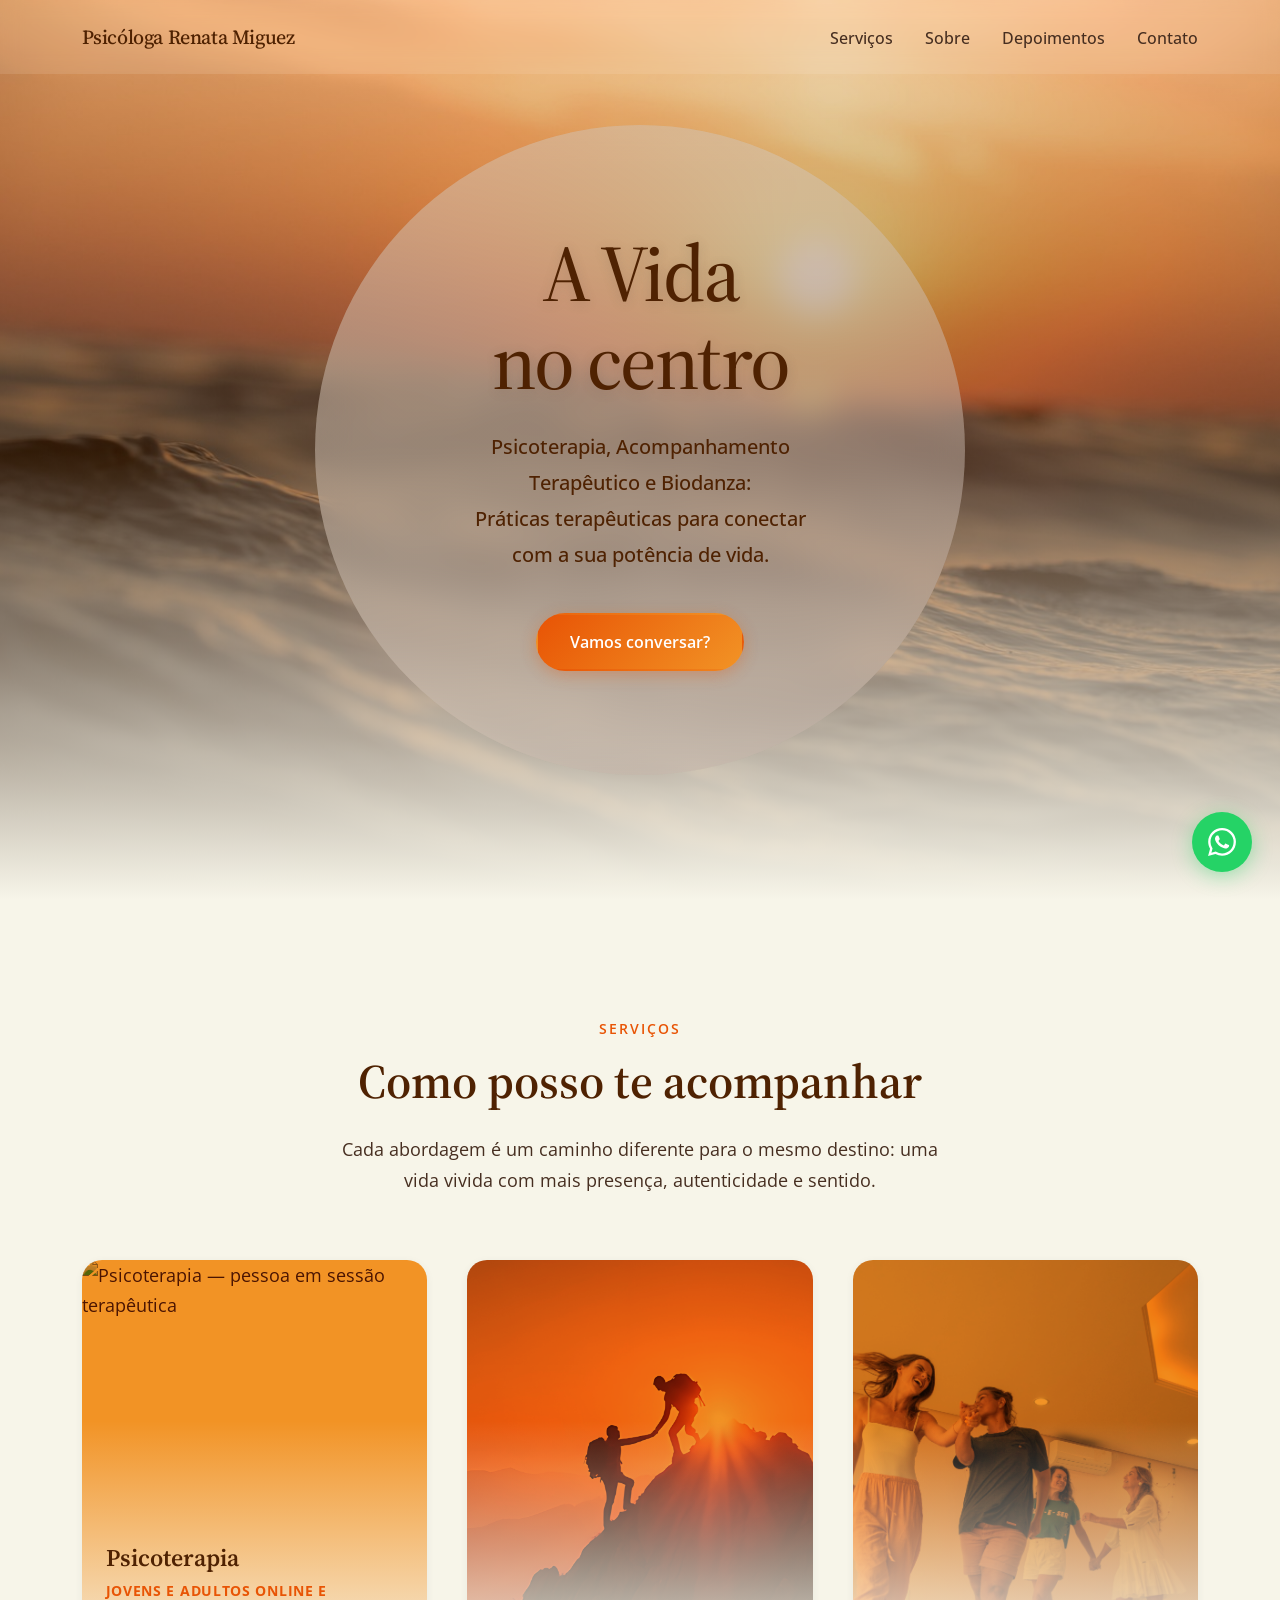
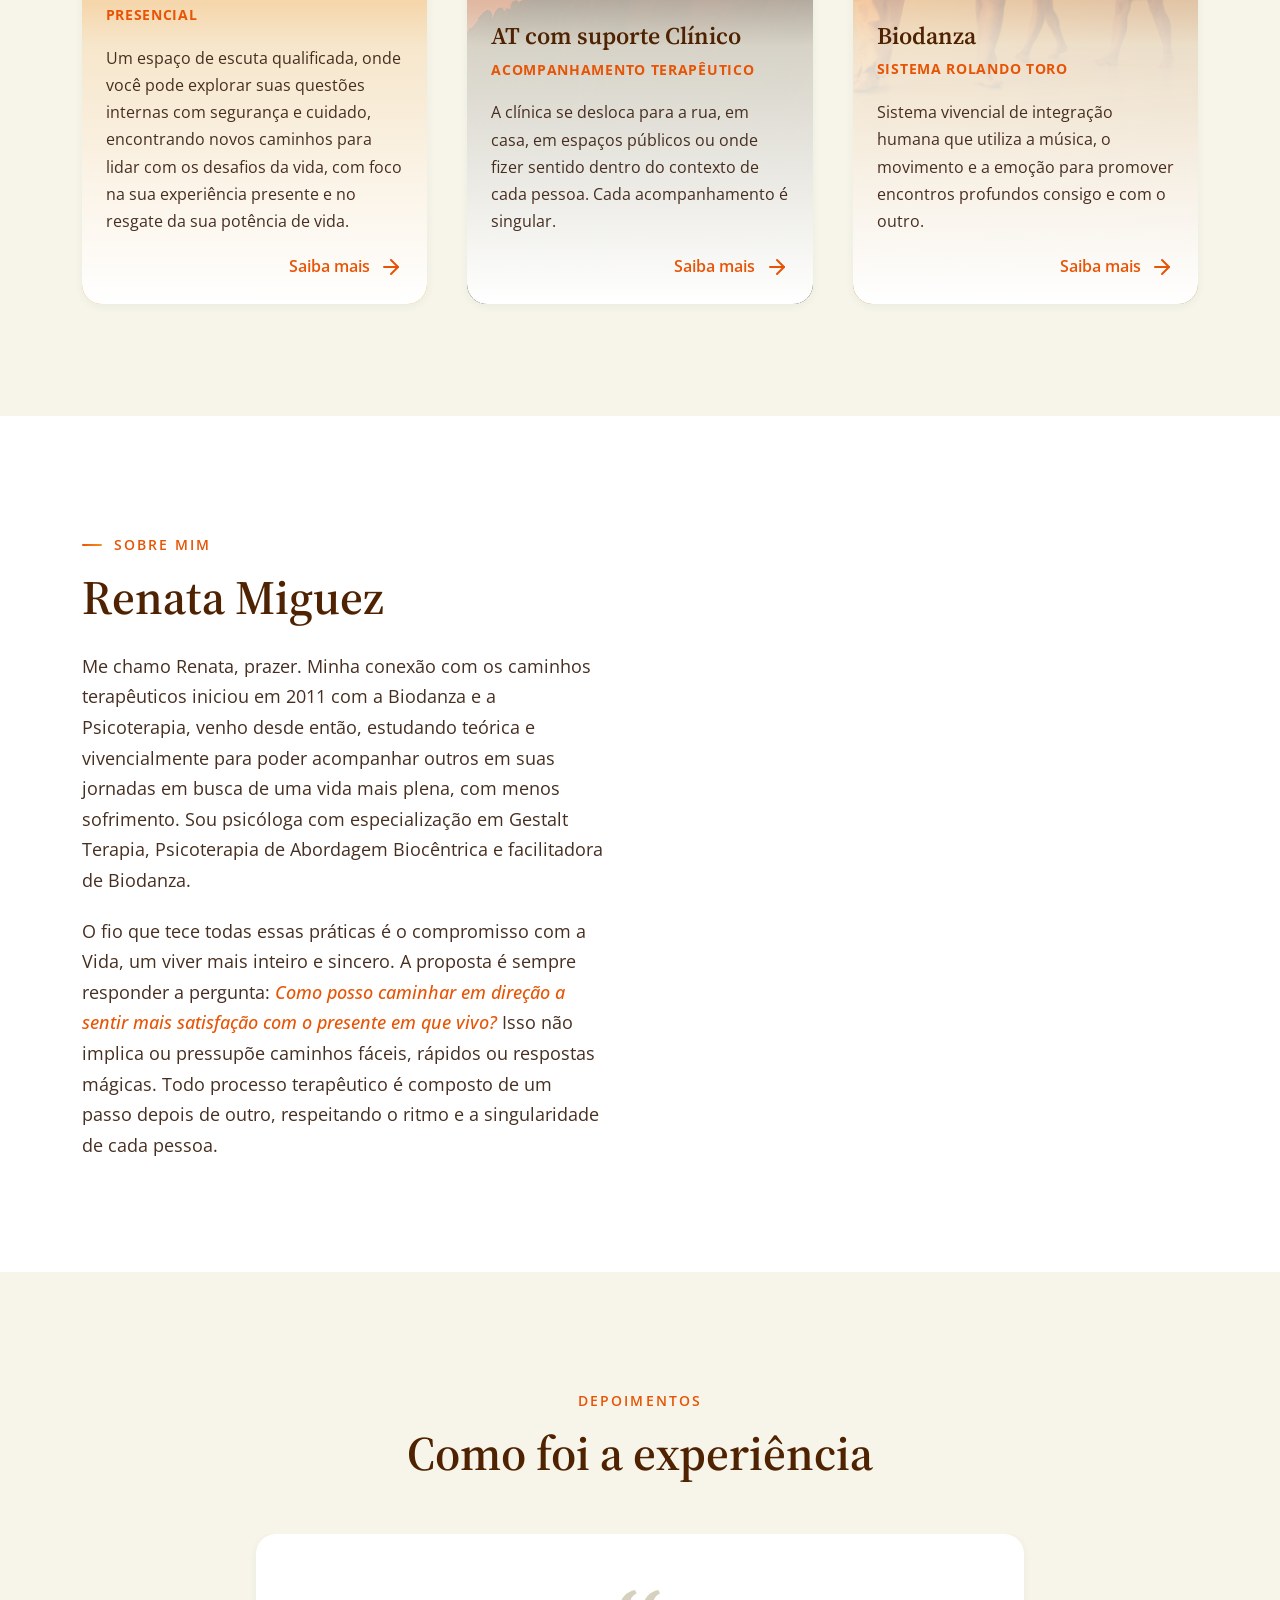
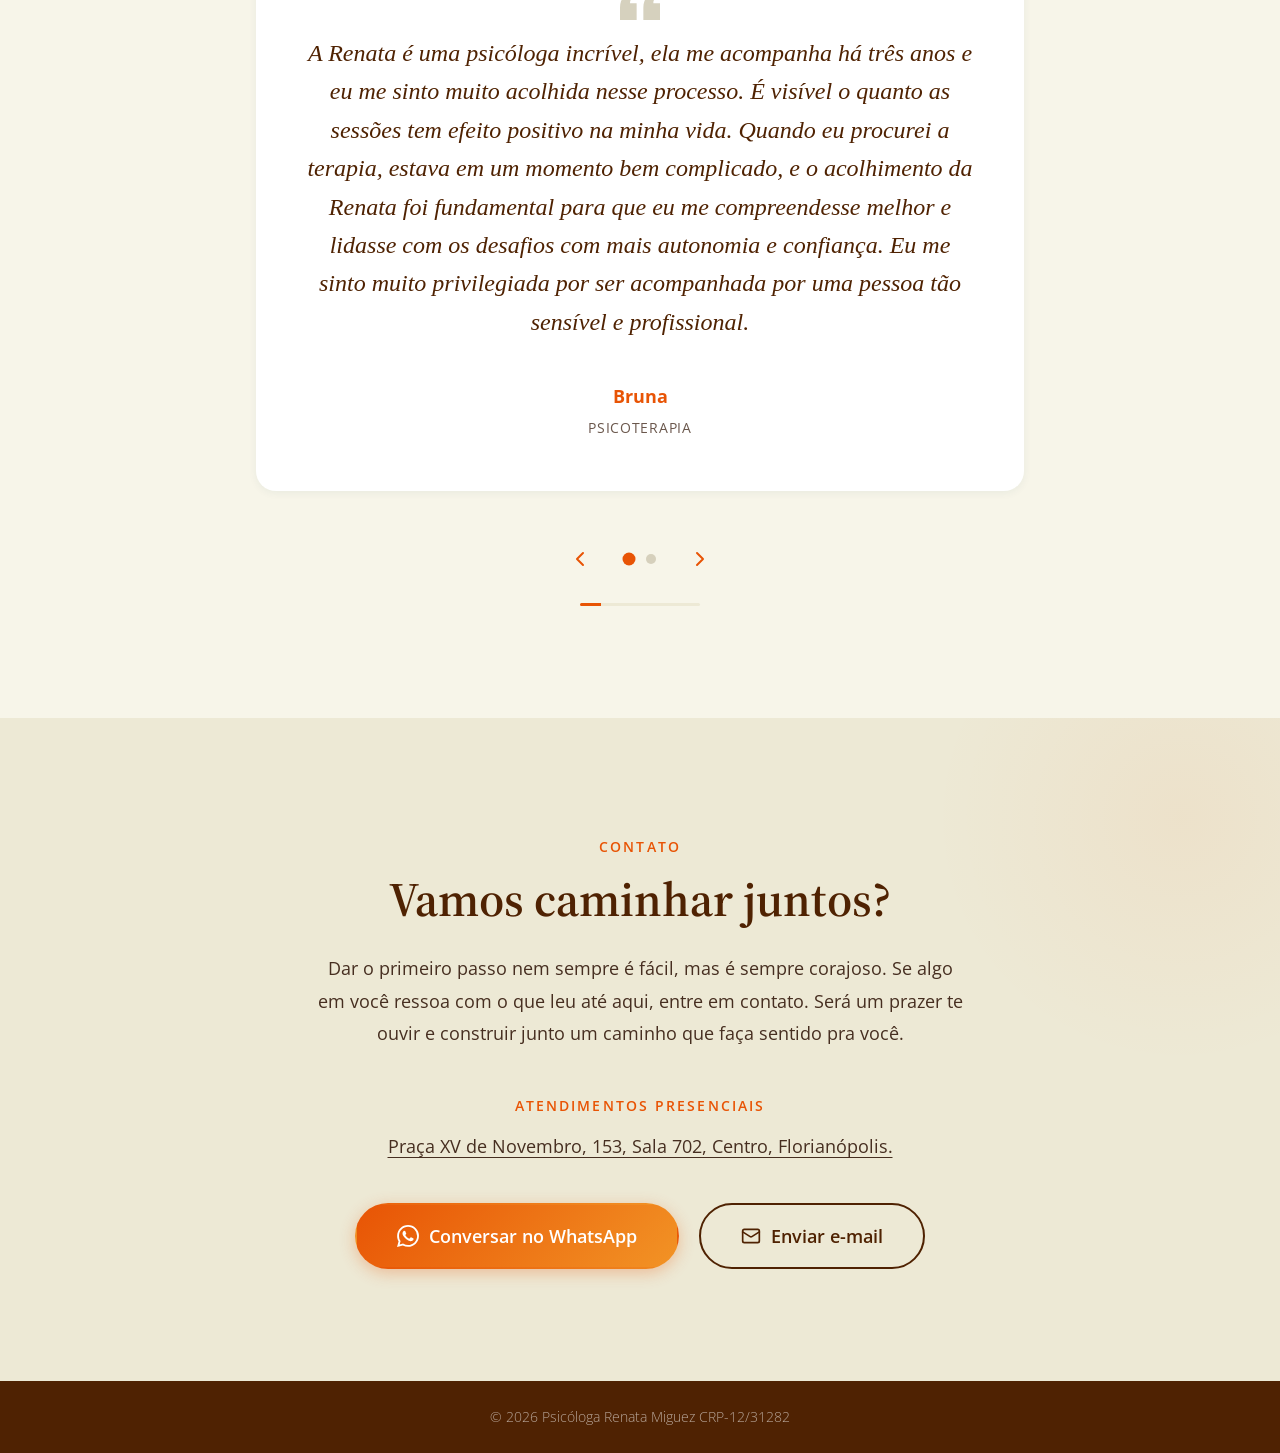
==== commit e8843cc8: "feat: pausa na contagem do carrossel ao interagir e correção de swipe no Safari Mobile" ====
--- a/index.html
+++ b/index.html
@@ -19,6 +19,32 @@
     rel="stylesheet">
 
   <link rel="stylesheet" href="style.css">
+
+  <!-- Imagem que aparecerá na miniatura -->
+  <meta property="og:image" content="https://www.psirenatamiguez.com.br/" />
+  <meta property="og:image:type" content="/resources/img/Foto pessoal.png" />
+  <meta property="og:image:width" content="1200" />
+  <meta property="og:image:height" content="630" />
+
+  <!-- Título do seu site ou página -->
+  <meta property="og:title" content="Psicóloga Renata Miguez" />
+
+  <!-- Uma breve descrição do que se trata o link -->
+  <meta property="og:description" content="Psicoterapia, Acompanhamento Terapêutico e Biodanza: Práticas terapêuticas para conectar com a sua potência de vida." />
+
+  <!-- O link principal da página -->
+  <meta property="og:url" content="https://www.psirenatamiguez.com.br/" />
+
+  <!-- Google tag (gtag.js) -->
+  <script async src="https://www.googletagmanager.com/gtag/js?id=AW-18234098448"></script>
+  <script>
+    window.dataLayer = window.dataLayer || [];
+    function gtag(){dataLayer.push(arguments);}
+    gtag('js', new Date());
+
+    gtag('config', 'AW-18234098448');
+  </script>
+
 </head>
 
 <body>
@@ -48,12 +74,13 @@
     <div class="hero__overlay"></div>
     <div class="hero__content container">
       <h1 class="hero__title">A Vida <br>no centro</h1>
-      <p class="hero__subtitle">Psicoterapia, Acompanhamento Terapêutico e Biodanza:<br> Práticas terapêuticas para conectar <br>com a sua potência de vida.</p>
+      <p class="hero__subtitle">Psicoterapia, Acompanhamento Terapêutico e Biodanza:<br> Práticas terapêuticas para
+        conectar <br>com a sua potência de vida.</p>
       <a href="#contato" class="btn btn--primary hero__cta">Vamos conversar?</a>
     </div>
   </header>
 
-<!-- ====== SERVIÇOS ====== -->
+  <!-- ====== SERVIÇOS ====== -->
   <section id="servicos" class="servicos">
     <div class="container">
       <div class="servicos__header">
@@ -71,9 +98,8 @@
           </div>
           <div class="service-card__body">
             <h3 class="service-card__title">Psicoterapia</h3>
-            <span class="service-card__subtitle">para jovens e adultos online e presencial</span>
-            <p class="service-card__text">Processo terapêutico fundamentado na Gestalt Terapia e na Abordagem
-              Biocêntrica, com foco na sua experiência presente e no resgate da sua potência de vida.</p>
+            <span class="service-card__subtitle">jovens e adultos online e presencial</span>
+            <p class="service-card__text">Um espaço de escuta qualificada, onde você pode explorar suas questões internas com segurança e cuidado, encontrando novos caminhos para lidar com os desafios da vida, com foco na sua experiência presente e no resgate da sua potência de vida.</p>
             <span class="btn--text-arrow">
               Saiba mais
               <svg xmlns="http://www.w3.org/2000/svg" width="24" height="24" viewBox="0 0 24 24" fill="none"
@@ -94,9 +120,7 @@
           <div class="service-card__body">
             <h3 class="service-card__title">AT com suporte Clínico</h3>
             <span class="service-card__subtitle">Acompanhamento Terapêutico</span>
-            <p class="service-card__text">Um espaço de escuta acolhedora e profunda, onde você pode explorar suas
-              questões internas com segurança e cuidado, encontrando novos caminhos para lidar com os desafios da vida.
-            </p>
+            <p class="service-card__text">A clínica se desloca para a rua, em casa, em espaços públicos ou onde fizer sentido dentro do contexto de cada pessoa. Cada acompanhamento é singular.</p>
             <span class="btn--text-arrow">
               Saiba mais
               <svg xmlns="http://www.w3.org/2000/svg" width="24" height="24" viewBox="0 0 24 24" fill="none"
@@ -116,7 +140,7 @@
           </div>
           <div class="service-card__body">
             <h3 class="service-card__title">Biodanza</h3>
-            <span class="service-card__subtitle">SRT</span>
+            <span class="service-card__subtitle">Sistema Rolando Toro</span>
             <p class="service-card__text">Sistema vivencial de integração humana que utiliza a música, o movimento e a
               emoção para promover encontros profundos consigo e com o outro.</p>
             <span class="btn--text-arrow">
@@ -140,14 +164,10 @@
       <div class="sobre__text">
         <span class="section-tag">Sobre mim</span>
         <h2 class="section-title">Renata Miguez</h2>
-        <p>Me chamo Renata, prazer. Minha conexão com os caminhos terapêuticos iniciou em 2011 com a Biodanza e a
-          Psicoterapia, venho desde então, estudando teórica e vivencialmente para poder acompanhar outros em suas
-          jornadas em busca de uma vida mais plena, com menos sofrimento. Sou psicóloga com especialização em Gestalt
-          Terapia e Psicoterapia de Abordagem Biocêntrica e facilitadora de Biodanza.</p>
-        <p>O fio que tece todas essas práticas é o compromisso com a Vida, um viver mais inteiro e sincero. A proposta é
-          sempre responder a pergunta: <em>Como posso caminhar em direção a sentir-me mais satisfeita com o presente em
-            que vivo?</em> Isso não implica ou pressupõe caminhos fáceis, rápidos ou respostas mágicas. Todo processo
-          terapêutico é composto de um passo depois de outro, respeitando o ritmo e a singularidade de cada pessoa.</p>
+        <p>Me chamo Renata, prazer. Minha conexão com os caminhos terapêuticos iniciou em 2011 com a Biodanza e a Psicoterapia, venho desde então, estudando teórica e vivencialmente para poder acompanhar outros em suas 
+          jornadas em busca de uma vida mais plena, com menos sofrimento. Sou psicóloga com especialização em Gestalt Terapia, Psicoterapia de Abordagem Biocêntrica e facilitadora de Biodanza.</p>
+        <p>O fio que tece todas essas práticas é o compromisso com a Vida, um viver mais inteiro e sincero. A proposta é sempre responder a pergunta: <em>Como posso caminhar em direção a sentir mais satisfação com o presente em que 
+          vivo?</em> Isso não implica ou pressupõe caminhos fáceis, rápidos ou respostas mágicas. Todo processo terapêutico é composto de um passo depois de outro, respeitando o ritmo e a singularidade de cada pessoa.</p>
       </div>
       <div class="sobre__photo">
         <div class="sobre__photo-frame">
@@ -157,7 +177,7 @@
     </div>
   </section>
 
-  
+
 
   <!-- ====== DEPOIMENTOS ====== -->
   <section id="depoimentos" class="depoimentos">
@@ -177,8 +197,11 @@
                 <path
                   d="M14.017 21v-7.391c0-5.704 3.731-9.57 8.983-10.609l.995 2.151c-2.432.917-3.995 3.638-3.995 5.849h4v10h-9.983zm-14.017 0v-7.391c0-5.704 3.748-9.57 9-10.609l.996 2.151c-2.433.917-3.996 3.638-3.996 5.849h3.983v10h-9.983z" />
               </svg>
-              <p class="depoimento-card__text">A Renata é uma psicóloga incrível, ela me acompanha há três anos e eu me sinto muito acolhida nesse processo. É visível o quanto as sessões tem efeito positivo na minha vida. 
-                Quando eu procurei a terapia, estava em um momento bem complicado, e o acolhimento da Renata foi fundamental para que eu me compreendesse melhor e lidasse com os desafios com mais autonomia e confiança.
+              <p class="depoimento-card__text">A Renata é uma psicóloga incrível, ela me acompanha há três anos e eu me
+                sinto muito acolhida nesse processo. É visível o quanto as sessões tem efeito positivo na minha vida.
+                Quando eu procurei a terapia, estava em um momento bem complicado, e o acolhimento da Renata foi
+                fundamental para que eu me compreendesse melhor e lidasse com os desafios com mais autonomia e
+                confiança.
                 Eu me sinto muito privilegiada por ser acompanhada por uma pessoa tão sensível e profissional.</p>
               <div class="depoimento-card__author">
                 <span class="author-name">Bruna</span>
@@ -186,7 +209,7 @@
               </div>
             </div>
           </div>
-          <!-- Slide 2 -->
+          <!-- Slide 2 
           <div class="carousel-slide">
             <div class="depoimento-card">
               <svg class="quote-icon" xmlns="http://www.w3.org/2000/svg" width="40" height="40" viewBox="0 0 24 24"
@@ -203,6 +226,7 @@
               </div>
             </div>
           </div>
+          -->
           <!-- Slide 3 -->
           <div class="carousel-slide">
             <div class="depoimento-card">
@@ -211,9 +235,13 @@
                 <path
                   d="M14.017 21v-7.391c0-5.704 3.731-9.57 8.983-10.609l.995 2.151c-2.432.917-3.995 3.638-3.995 5.849h4v10h-9.983zm-14.017 0v-7.391c0-5.704 3.748-9.57 9-10.609l.996 2.151c-2.433.917-3.996 3.638-3.996 5.849h3.983v10h-9.983z" />
               </svg>
-              <p class="depoimento-card__text">Por muito tempo eu vivi desconectado do agora e do corpo com uma cabeça excessivamente ativa.
-                Quando conheci a Biodanza através da Renata pude finalmente exercitar esse estado de presença que eu buscava, e o que é ainda melhor: com o acolhimento afetuoso e bem humorado da Rê e dos colegas do grupo.
-                Cada aula é única mas em todas elas eu volto pra casa com uma sensação de bem estar e de que essa prática literalmente transformou minha vida, a forma como me relaciono comigo mesmo e com as outras pessoas.
+              <p class="depoimento-card__text">Por muito tempo eu vivi desconectado do agora e do corpo com uma cabeça
+                excessivamente ativa.
+                Quando conheci a Biodanza através da Renata pude finalmente exercitar esse estado de presença que eu
+                buscava, e o que é ainda melhor: com o acolhimento afetuoso e bem humorado da Rê e dos colegas do grupo.
+                Cada aula é única mas em todas elas eu volto pra casa com uma sensação de bem estar e de que essa
+                prática literalmente transformou minha vida, a forma como me relaciono comigo mesmo e com as outras
+                pessoas.
               </p>
               <div class="depoimento-card__author">
                 <span class="author-name">Tibério</span>
@@ -235,7 +263,6 @@
             <div class="carousel-indicators" id="carousel-indicators">
               <button class="indicator active" aria-label="Slide 1"></button>
               <button class="indicator" aria-label="Slide 2"></button>
-              <button class="indicator" aria-label="Slide 3"></button>
             </div>
             <button class="carousel-btn next-btn" aria-label="Próximo depoimento">
               <svg xmlns="http://www.w3.org/2000/svg" width="24" height="24" viewBox="0 0 24 24" fill="none"
@@ -258,13 +285,15 @@
       <div class="contato__content">
         <span class="section-tag">Contato</span>
         <h2 class="section-title">Vamos caminhar juntos?</h2>
-        <p class="contato__text">Dar o primeiro passo nem sempre é fácil, mas é sempre corajoso. Se algo em você ressoa com o que leu até aqui, entre em contato. Será um prazer te ouvir e construir junto um caminho que faça sentido pra você.</p>
+        <p class="contato__text">Dar o primeiro passo nem sempre é fácil, mas é sempre corajoso. Se algo em você ressoa
+          com o que leu até aqui, entre em contato. Será um prazer te ouvir e construir junto um caminho que faça
+          sentido pra você.</p>
         <p class="section-tag">Atendimentos presenciais</p>
-          <p class="contato__text">
-            <a href="https://maps.app.goo.gl/mKM9ETDVXbFeKbLU6" target="_blank" rel="noopener noreferrer">
-              Praça Quinze de Novembro, 153, Sala 702, Centro, Florianópolis.
-            </a>
-          </p>
+        <p class="contato__text">
+          <a href="https://maps.app.goo.gl/mKM9ETDVXbFeKbLU6" target="_blank" rel="noopener noreferrer">
+            Praça XV de Novembro, 153, Sala 702, Centro, Florianópolis.
+          </a>
+        </p>
         <div class="contato__actions">
           <a href="https://api.whatsapp.com/send?phone=5548988144546&text=Ol%C3%A1%2C%20Renata!%20Estava%20no%20seu%20site%20e%20gostaria%20de%20saber%20mais%20sobre%20o%20seu%20trabalho."
             target="_blank" rel="noopener noreferrer" class="btn btn--primary btn--lg" id="cta-whatsapp-main">
@@ -282,7 +311,7 @@
             </svg>
             Enviar e-mail
           </a>
-          
+
         </div>
       </div>
     </div>
--- a/style.css
+++ b/style.css
@@ -498,13 +498,13 @@
   display: flex;
   flex-direction: column;
   justify-content: flex-end;
-  min-height: 400px;
+  min-height: 500px;
   cursor: pointer;
 }
 
 @media (min-width: 768px) {
   .service-card {
-    aspect-ratio: 343 / 605;
+    aspect-ratio: 343 / 640;
   }
 }
 
@@ -582,7 +582,7 @@
   flex-direction: column;
   justify-content: flex-end;
   gap: 1.125rem;
-  background: linear-gradient(180deg, rgba(247, 245, 233, 0) 23%, rgba(247, 245, 233, 0.9) 60%, rgba(255, 255, 255 , 1) 100%);
+  background: linear-gradient(180deg, rgba(247, 245, 233, 0) 25%, rgba(247, 245, 233, 0.85) 60%, rgba(255, 255, 255 , 1) 100%);
   height: 100%;
 }
 
@@ -769,6 +769,7 @@
   max-width: 800px;
   margin: 0 auto;
   overflow: hidden;
+  touch-action: pan-y;
 }
 
 .carousel-track {
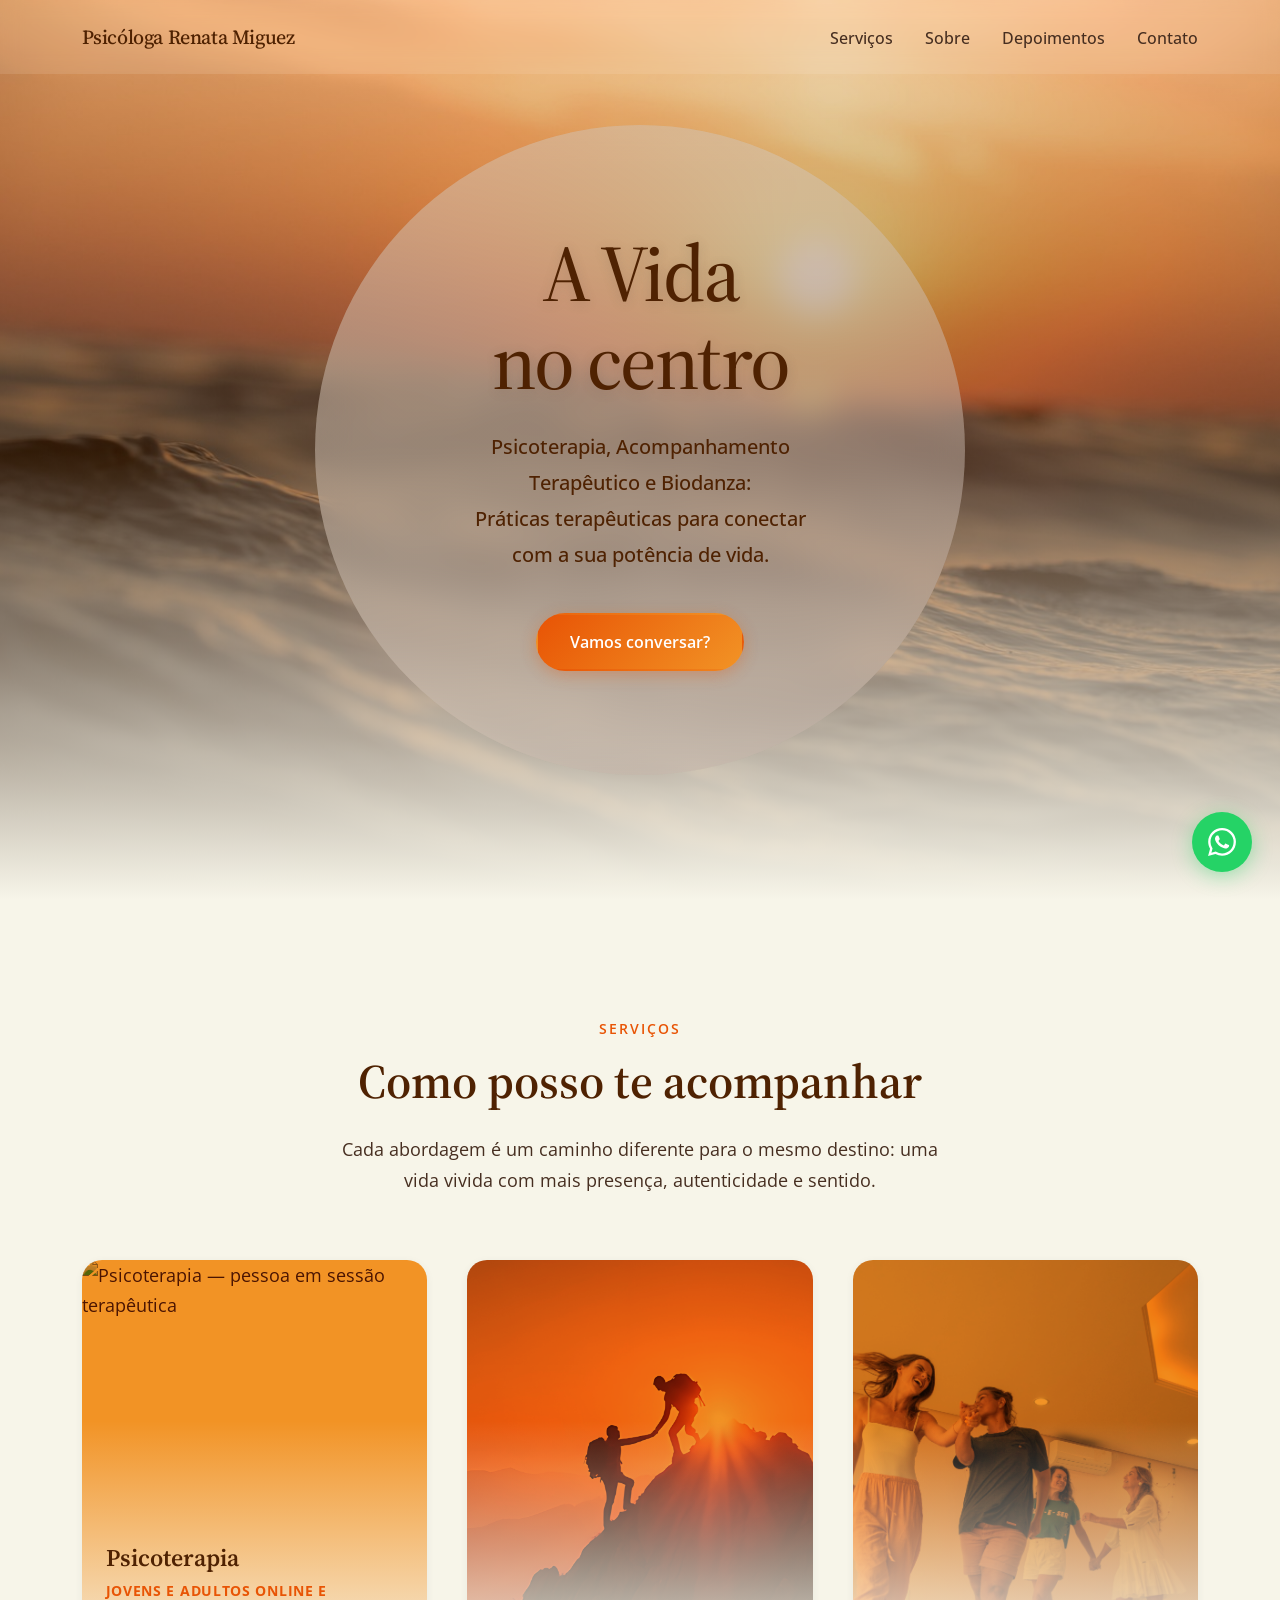
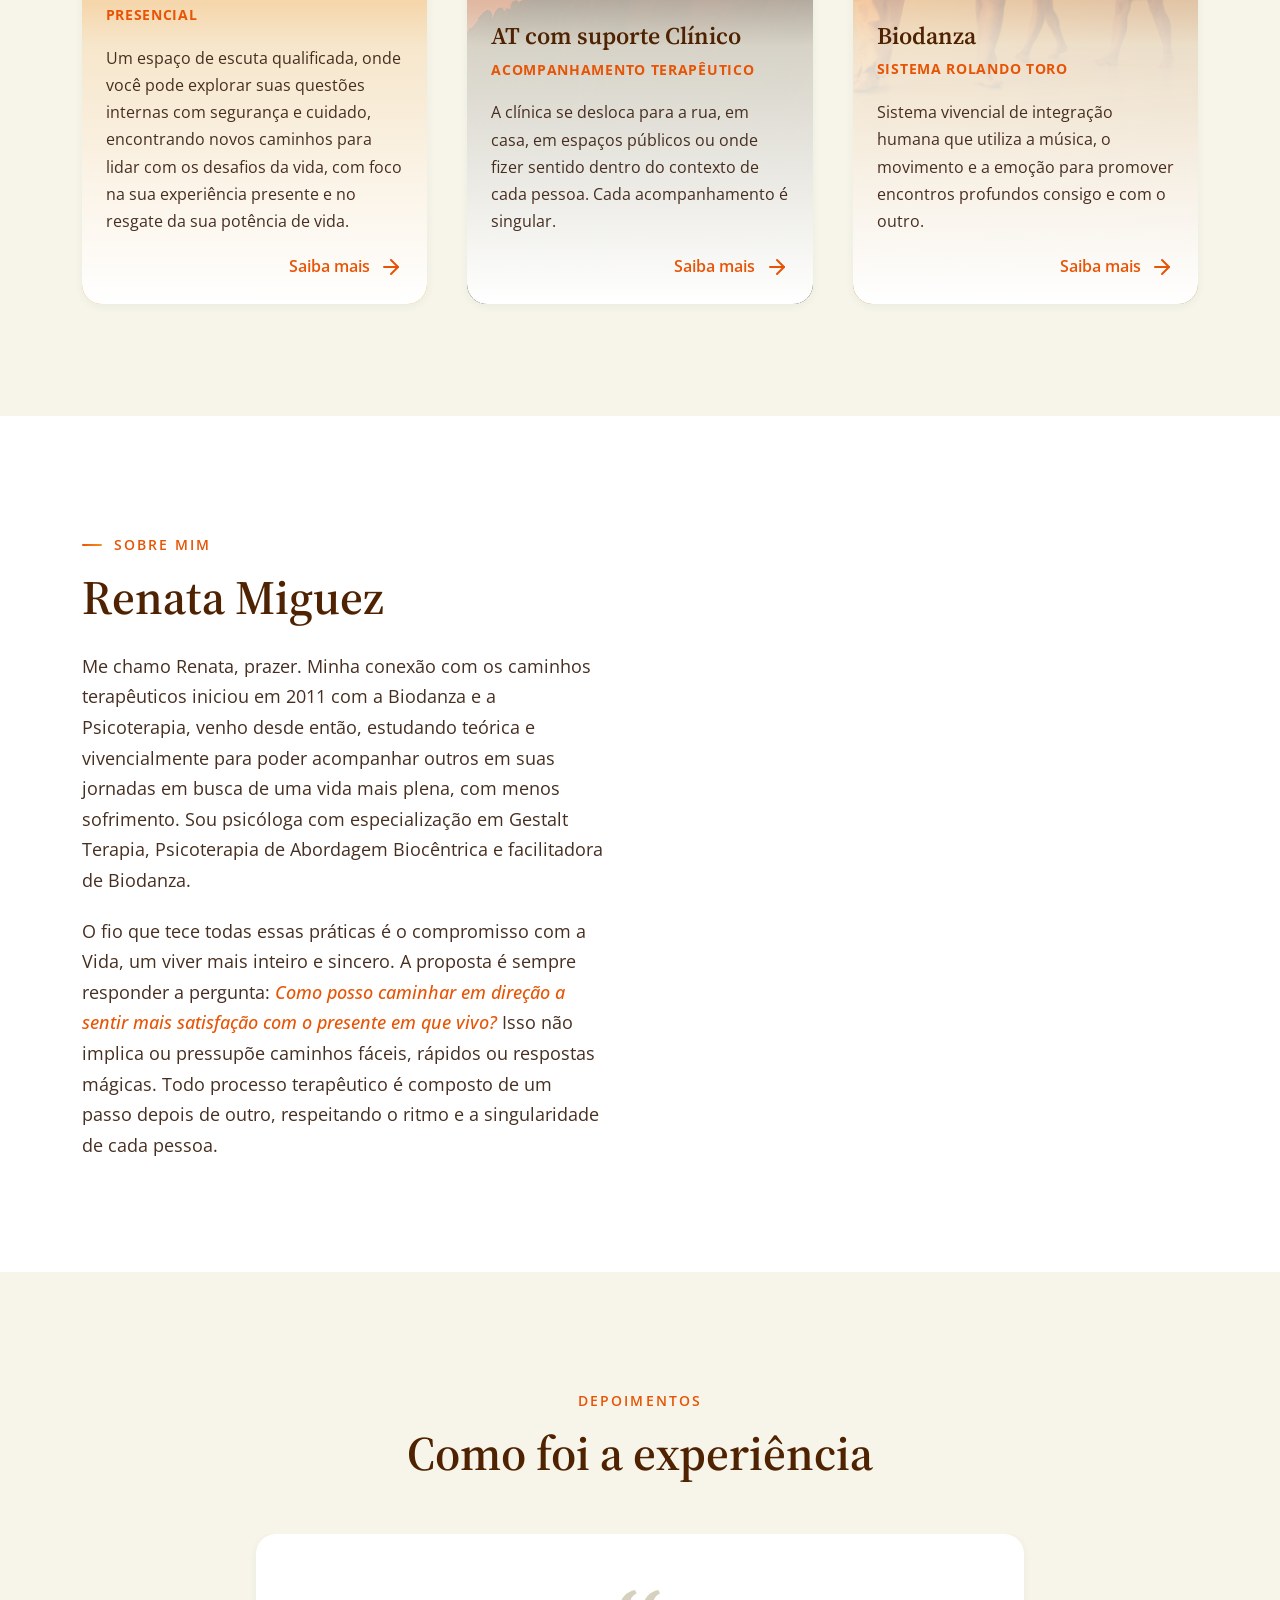
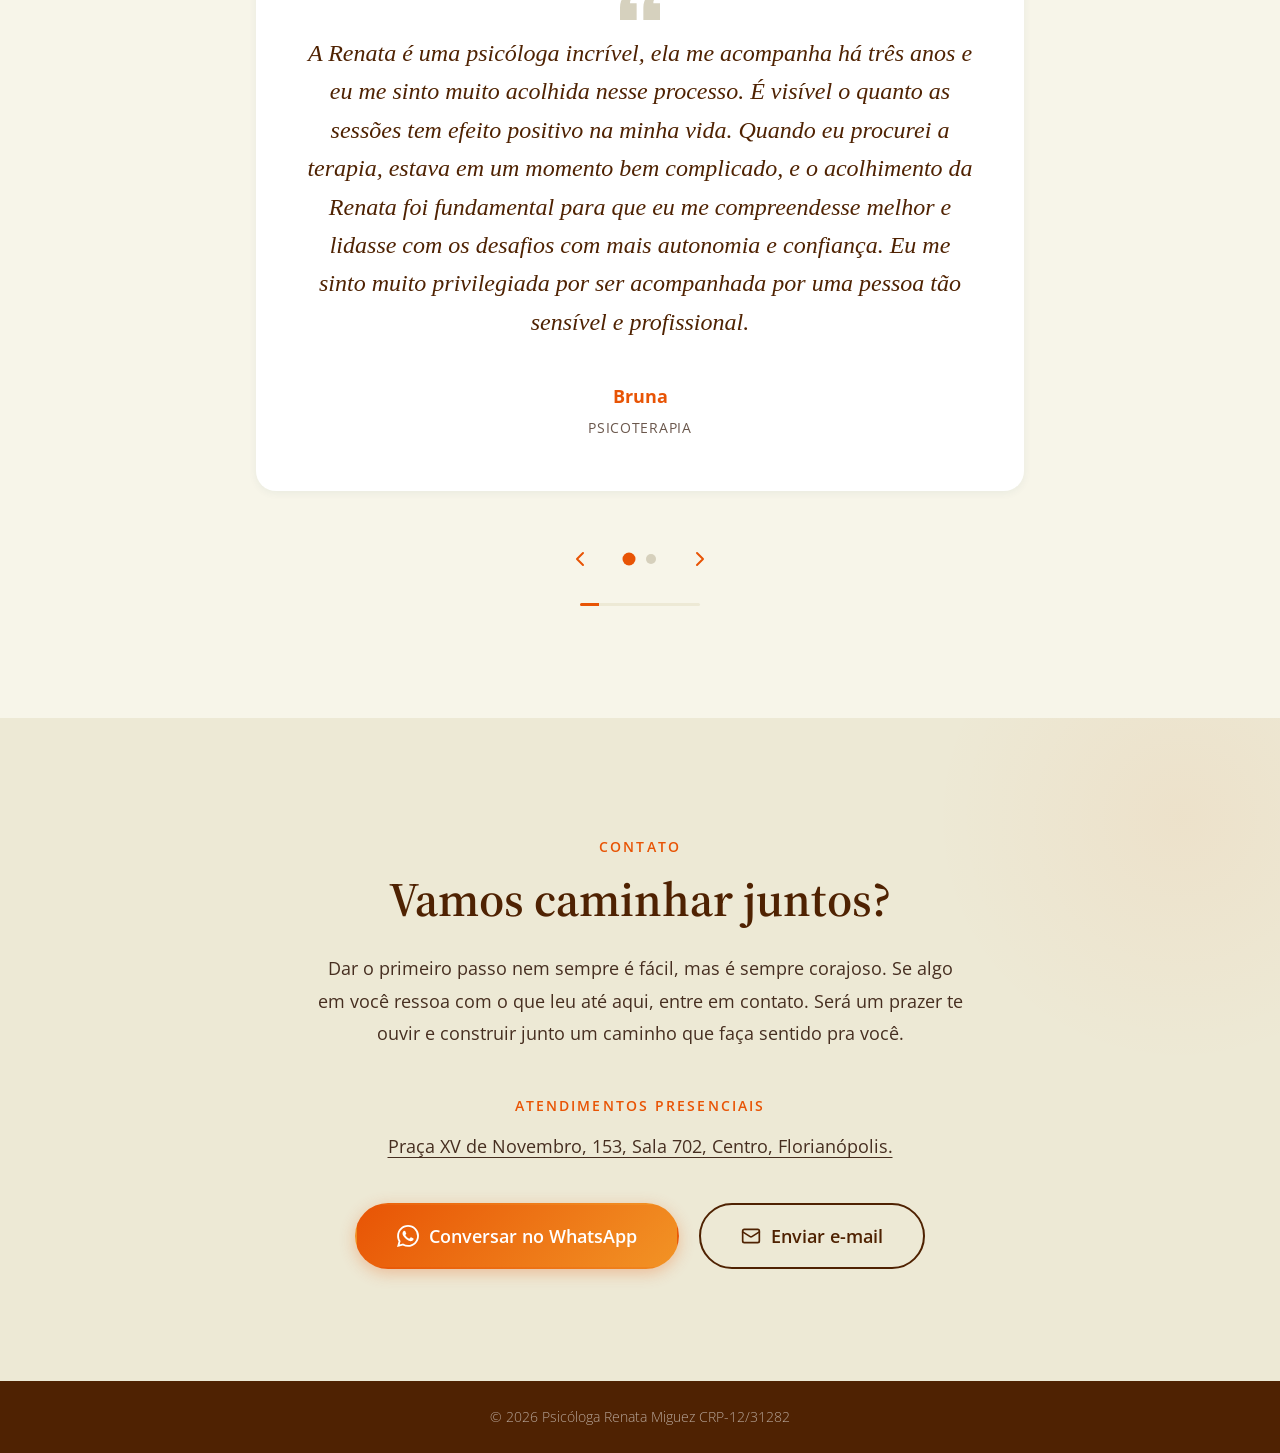
==== commit 97df7faa: "update thumb com foto" ====
--- a/index.html
+++ b/index.html
@@ -21,10 +21,11 @@
   <link rel="stylesheet" href="style.css">
 
   <!-- Imagem que aparecerá na miniatura -->
-  <meta property="og:image" content="https://www.psirenatamiguez.com.br/" />
-  <meta property="og:image:type" content="/resources/img/Foto pessoal.png" />
-  <meta property="og:image:width" content="1200" />
-  <meta property="og:image:height" content="630" />
+  <meta property="og:image" content="https://renatamiguez.com.br/resources/img/card-share.jpg" />
+  <meta property="og:image:type" content="image/jpeg" />
+  <meta property="og:image:width" content="600" />
+  <meta property="og:image:height" content="800" />
+  <meta property="og:type" content="website" />
 
   <!-- Título do seu site ou página -->
   <meta property="og:title" content="Psicóloga Renata Miguez" />
@@ -33,7 +34,7 @@
   <meta property="og:description" content="Psicoterapia, Acompanhamento Terapêutico e Biodanza: Práticas terapêuticas para conectar com a sua potência de vida." />
 
   <!-- O link principal da página -->
-  <meta property="og:url" content="https://www.psirenatamiguez.com.br/" />
+  <meta property="og:url" content="https://renatamiguez.com.br/" />
 
   <!-- Google tag (gtag.js) -->
   <script async src="https://www.googletagmanager.com/gtag/js?id=AW-18234098448"></script>
@@ -171,7 +172,7 @@
       </div>
       <div class="sobre__photo">
         <div class="sobre__photo-frame">
-          <img src="resources/img/Foto pessoal.png" alt="Renata Miguez - Psicóloga" loading="lazy">
+          <img src="resources/img/foto-pessoal.jpg" alt="Renata Miguez - Psicóloga" loading="lazy">
         </div>
       </div>
     </div>
